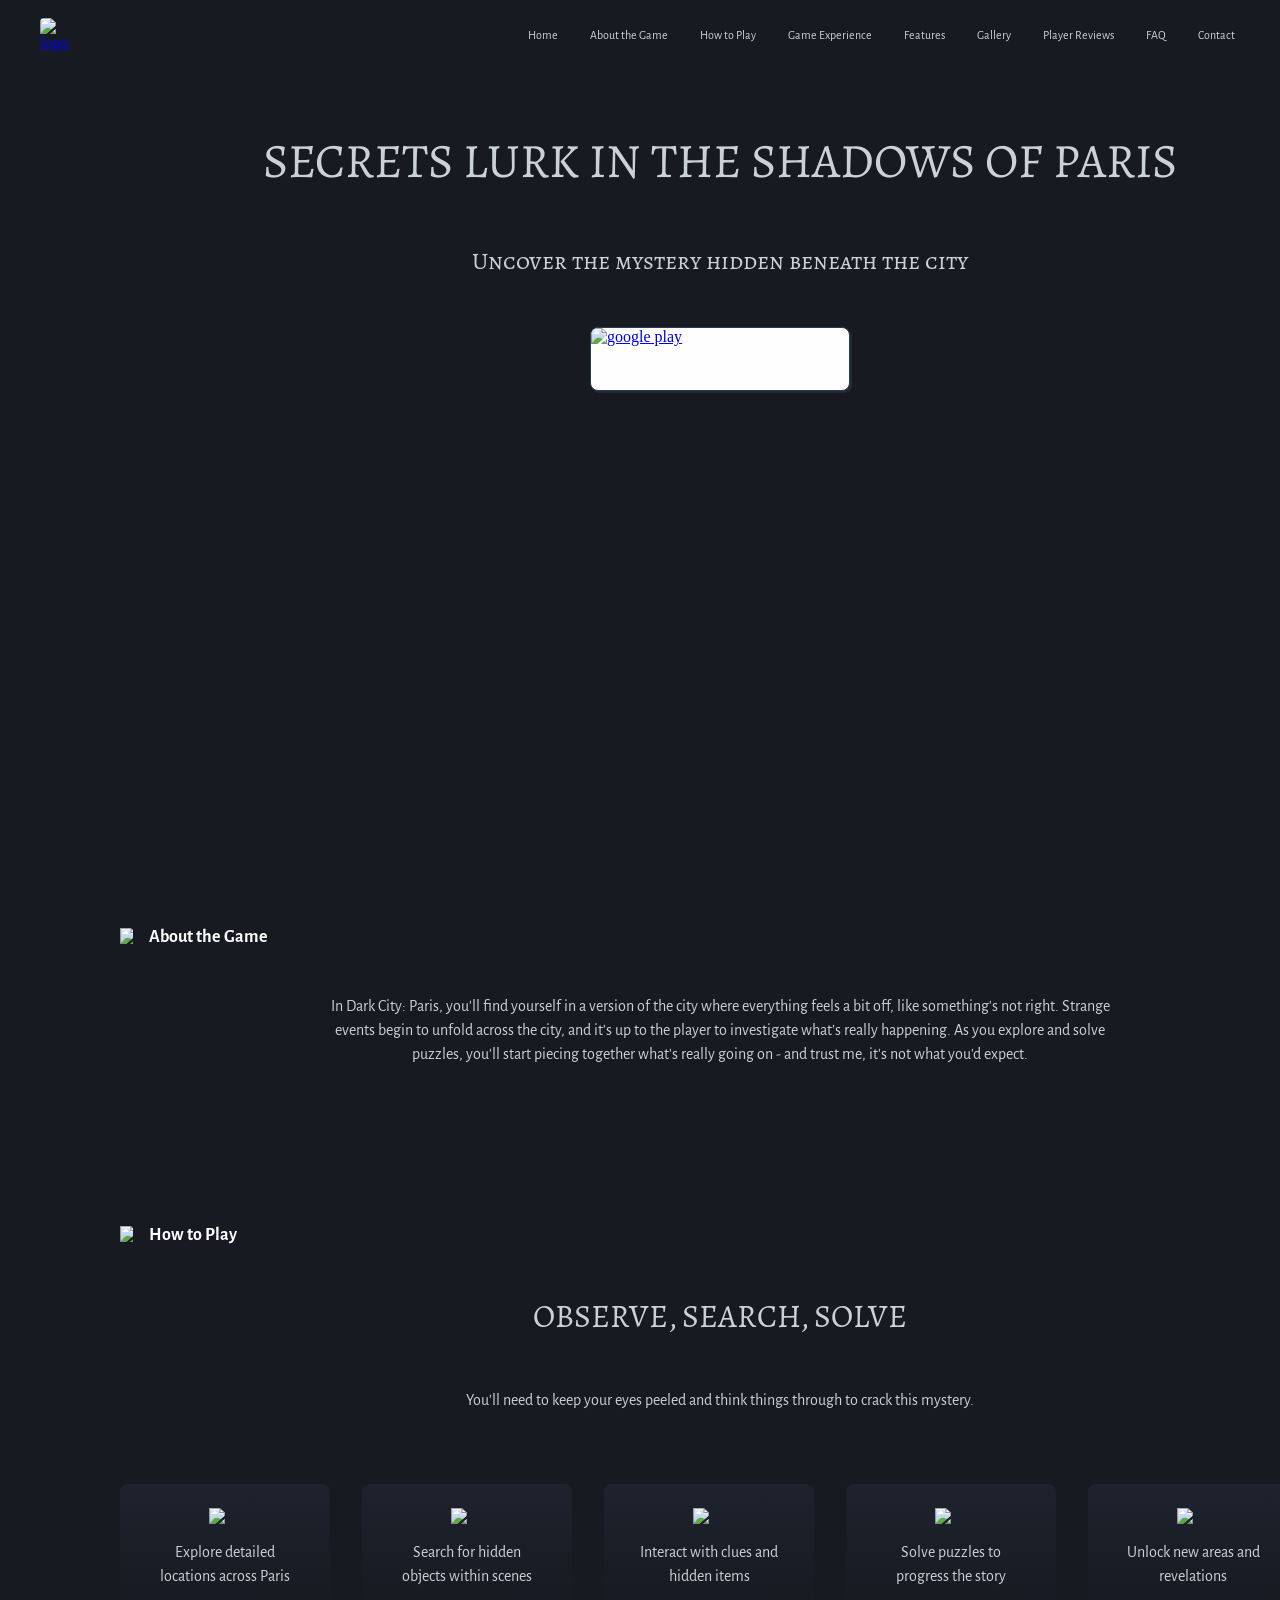
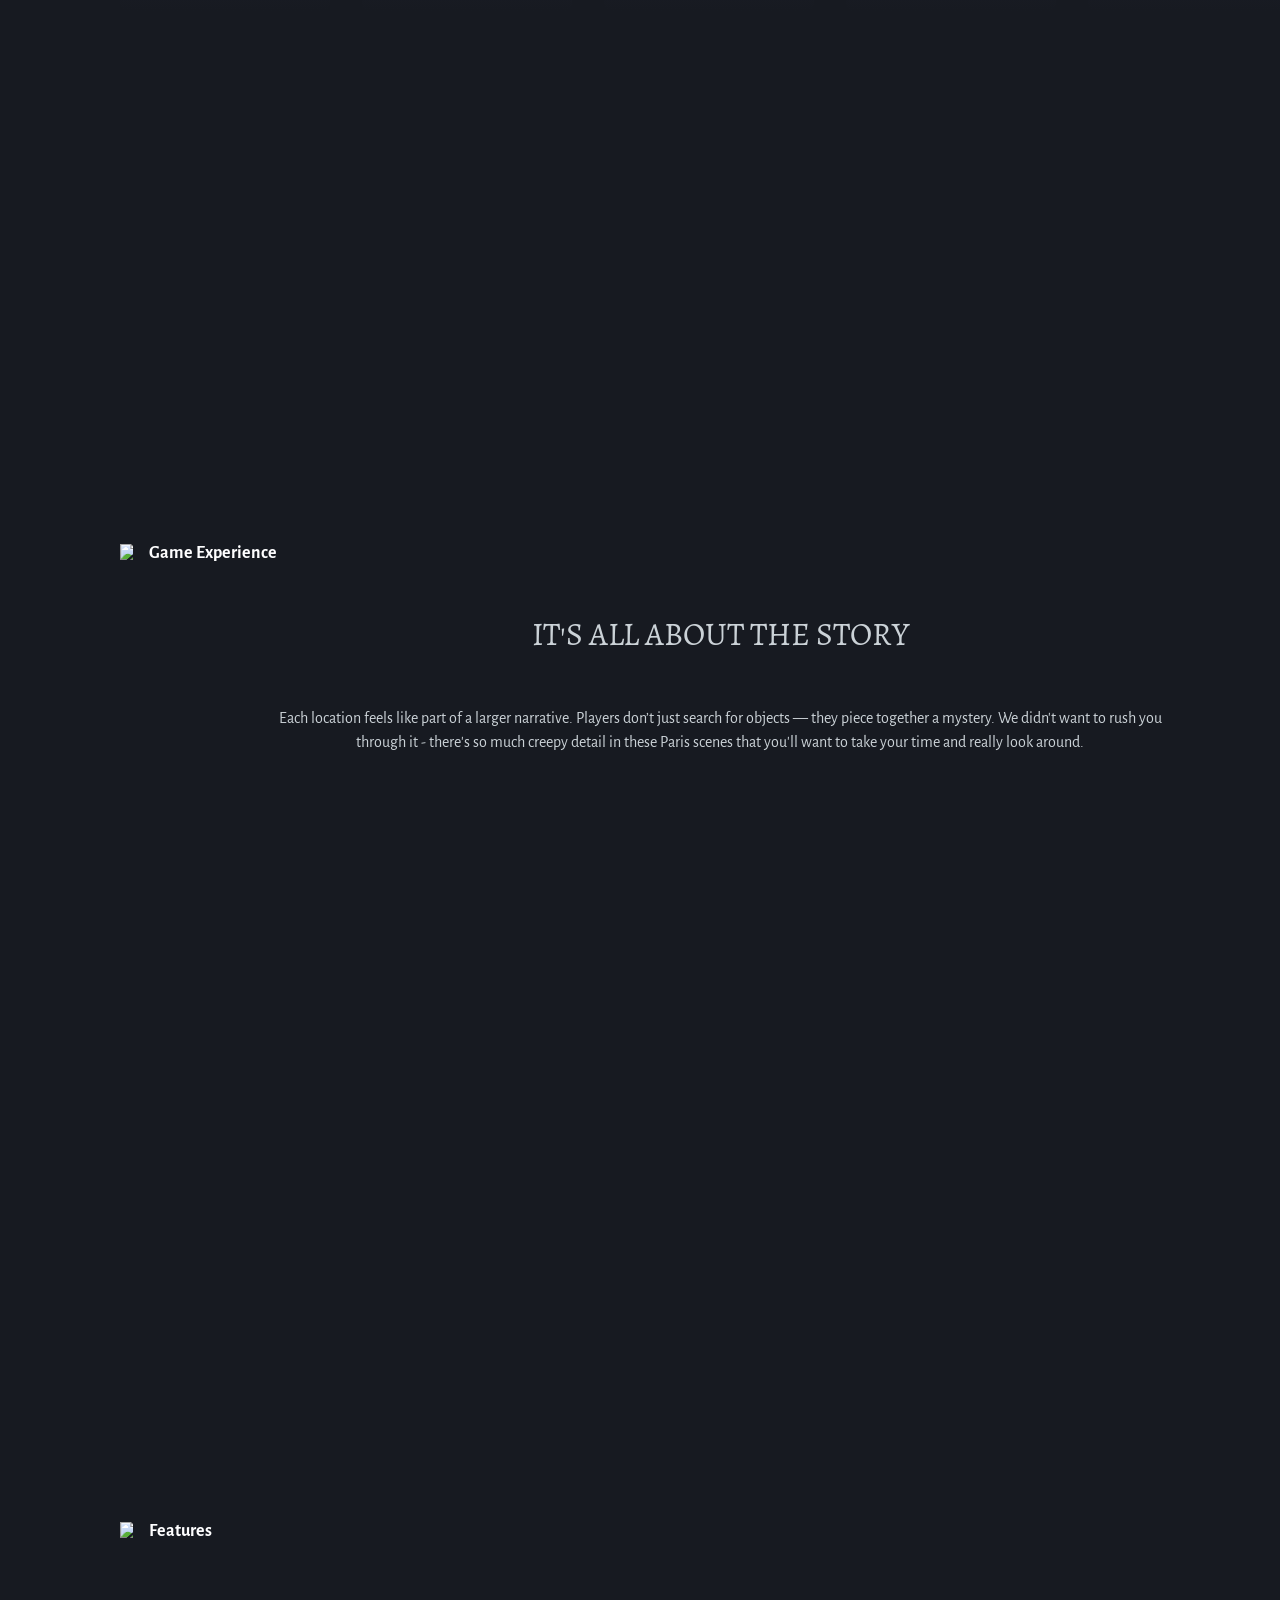
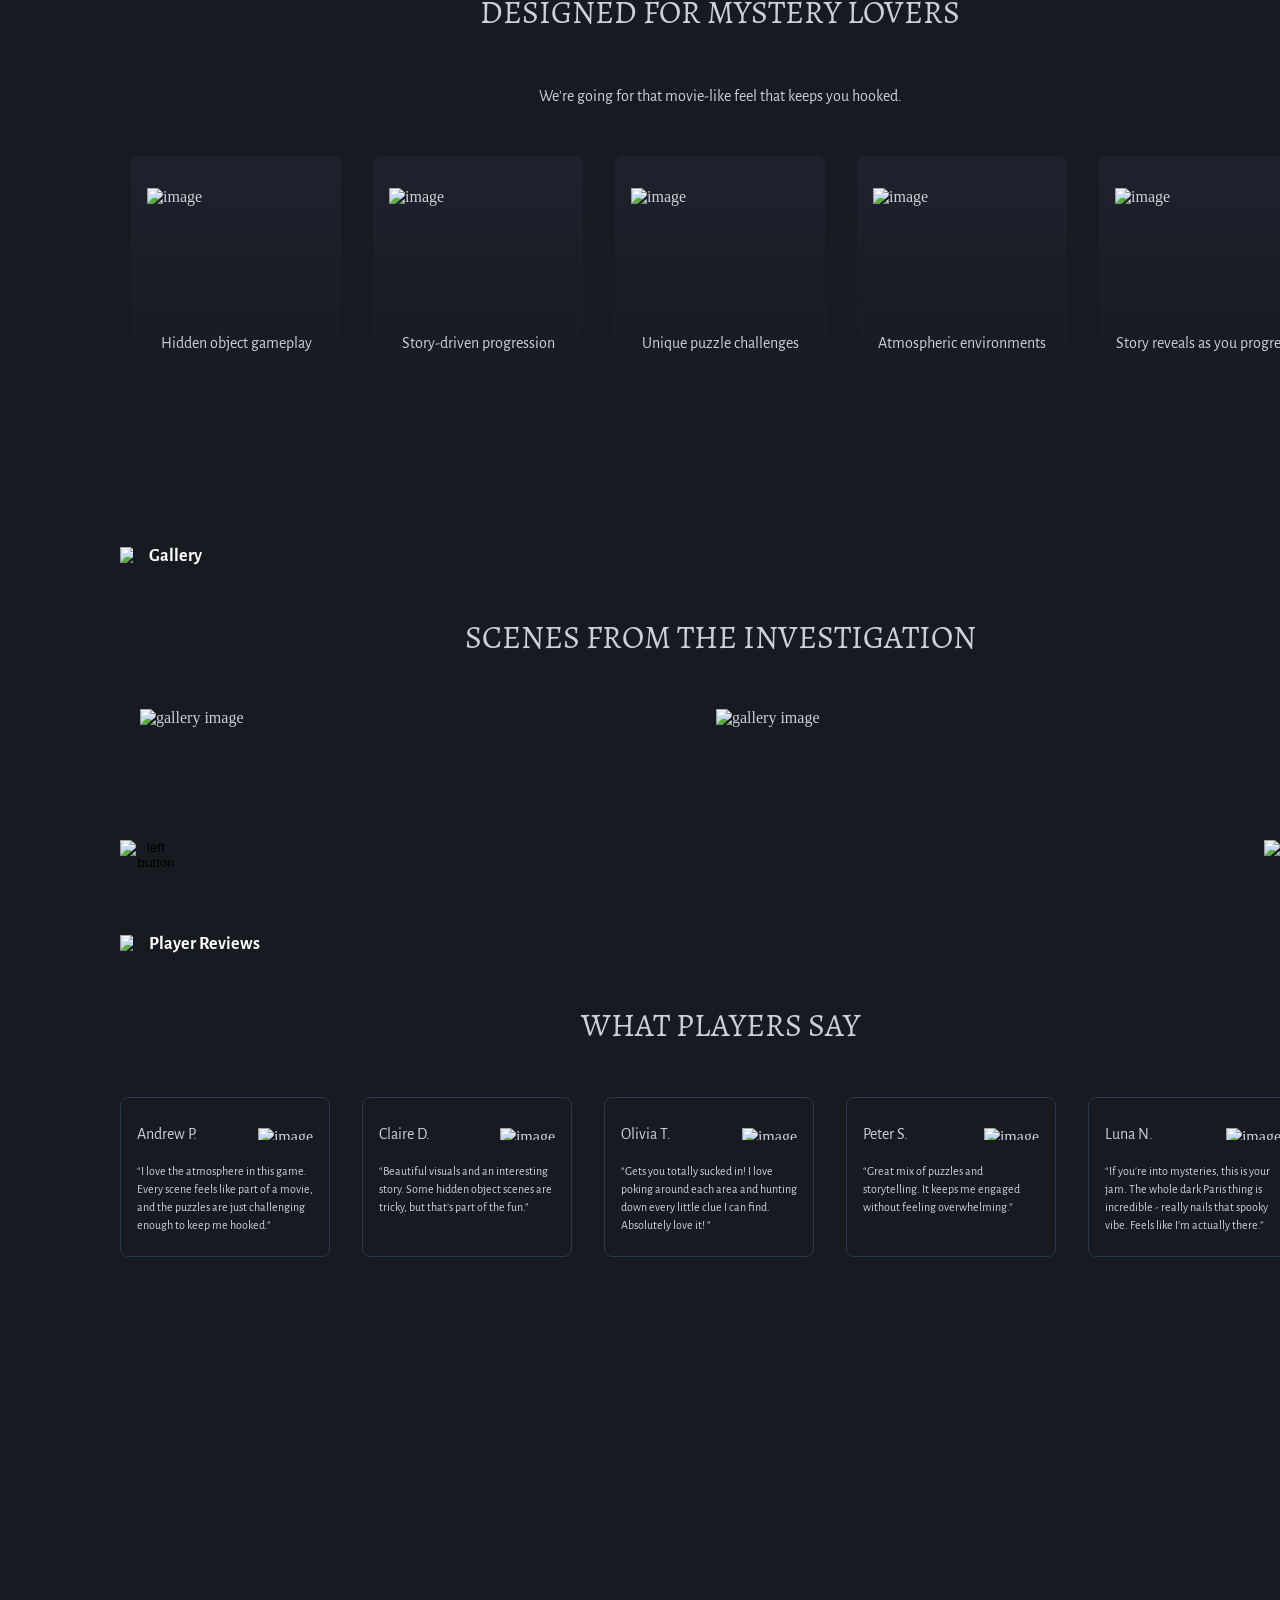
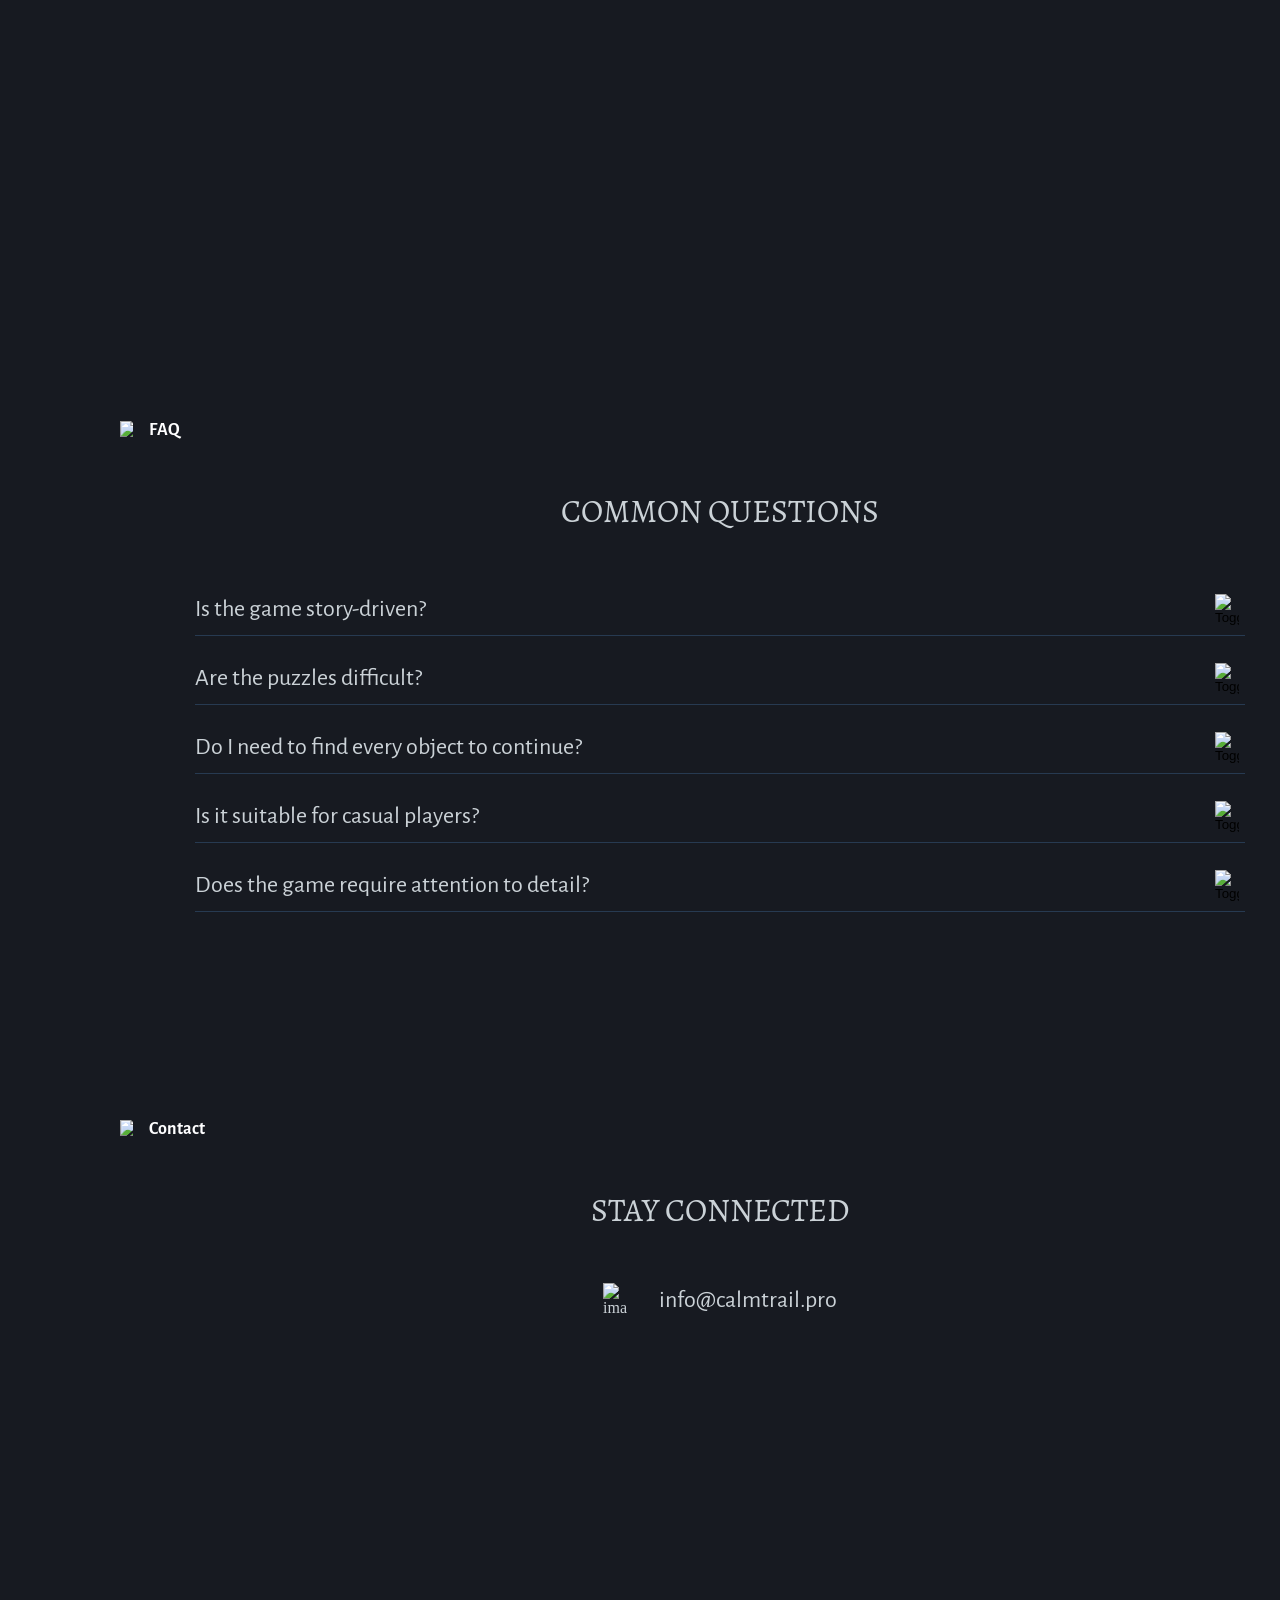
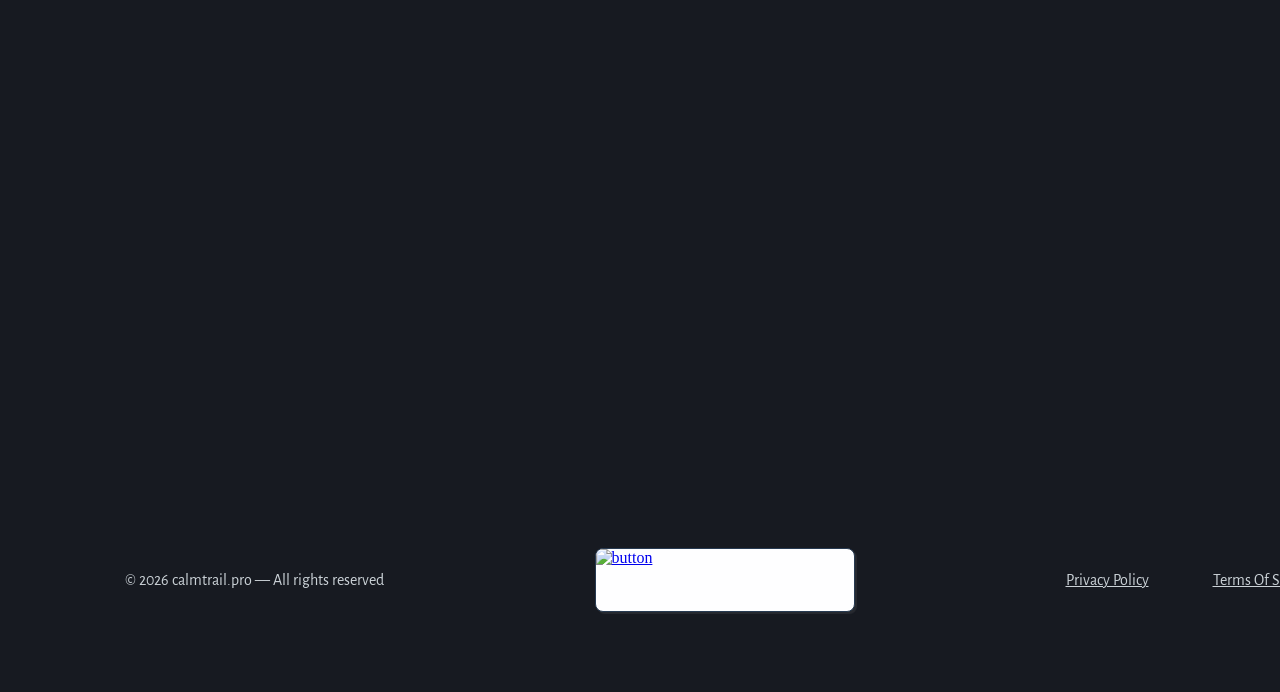
==== index.html @ 18d8246d "1" ====
<!doctype html>
<html lang="en">
  <head>
    <meta charset="UTF-8" />
    <meta name="viewport" content="width=device-width, initial-scale=1.0" />
    <meta name="description" content="" />
    <title>Dark City: Paris</title>
    <link rel="icon" href="img/fav_500.png" />

    <link rel="stylesheet" type="text/css" href="slick/slick.css" />
    <link rel="stylesheet" href="css/main.css" />
  </head>

  <body>
    <header class="o-l-header">
      <div class="o-l-header-background"></div>
      <nav class="o-l-navigation">
        <ul class="o-l-navigation-list">
          <li class="o-l-navigation-item">
            <a href="/">
              <img
                class="o-l-title-img o-l-navigation-img"
                alt="logo"
                src="img/fav_500.png"
                style="width: 32px; border-radius: 4px"
              />
            </a>
          </li>
          <li class="o-l-navigation-item">
            <a href="/" class="o-l-navigation-link">Home</a>
          </li>
          <li class="o-l-navigation-item">
            <a href="/#about" class="o-l-navigation-link">About the Game</a>
          </li>
          <li class="o-l-navigation-item">
            <a href="/#why" class="o-l-navigation-link">How to Play</a>
          </li>
          <li class="o-l-navigation-item">
            <a href="/#uniqueness" class="o-l-navigation-link"
              >Game Experience</a
            >
          </li>

          <li class="o-l-navigation-item">
            <a href="/#how" class="o-l-navigation-link">Features</a>
          </li>
          <li class="o-l-navigation-item">
            <a href="/#gallery" class="o-l-navigation-link">Gallery</a>
          </li>
          <li class="o-l-navigation-item">
            <a href="/#reviews" class="o-l-navigation-link">Player Reviews</a>
          </li>
          <li class="o-l-navigation-item">
            <a href="/#faq" class="o-l-navigation-link">FAQ</a>
          </li>

          <li class="o-l-navigation-item">
            <a href="/#features" class="o-l-navigation-link">Contact</a>
          </li>
        </ul>

        <div class="o-l-header-button-wrapper">
          <a href="/" class="o-l-policy-terms-header-icon-menu">
            <img
              href="/"
              class="o-l-title-img"
              alt="logo"
              src="img/fav_500.png"
              style="width: 24px; border-radius: 4px"
            />
          </a>

          <button
            type="button"
            class="o-l-header-icon-button"
            data-menu-button
          >
            <svg
              class="o-l-header-icon o-l-header-icon-menu"
              width="24"
              height="24"
              viewBox="0 0 24 24"
              fill="none"
              xmlns="http://www.w3.org/2000/svg"
            >
              <rect width="24" height="24" rx="2" fill="#ECCF4E" />
              <path
                d="M5 7H19M5 17H19M5 12H19"
                stroke="#171A21"
                stroke-linecap="round"
              />
            </svg>
            <svg
              class="o-l-header-icon o-l-header-icon-close"
              width="24"
              height="24"
              viewBox="0 0 24 24"
              fill="none"
              xmlns="http://www.w3.org/2000/svg"
            >
              <rect width="24" height="24" rx="2" fill="#ECCF4E" />
              <path
                d="M6 6L11.75 11.75M11.75 11.75L6 17.5M11.75 11.75L17.5 17.5M11.75 11.75L17.5 6"
                stroke="#171A21"
                stroke-linecap="round"
                stroke-linejoin="round"
              />
            </svg>
          </button>
        </div>
      </nav>
    </header>

    <main>
      <section class="o-l-home" id="home">
        <div class="o-l-home-container">
          <div class="o-l-home-container-top">
            <h1 class="o-l-home-title">
              Secrets Lurk in the Shadows of Paris
            </h1>
            <p class="o-l-home-text">
              Uncover the mystery hidden beneath the city
            </p>
            <a
              class="o-l-home-link"
              href="https://play.google.com/store/apps/details?id=com.ffsvideogames.dc6&hl=en&gl=us"
              target="_blank"
            >
              <img class="o-l-home-img" src="./img/1.png" alt="google play" />
            </a>
          </div>
        </div>
      </section>
      <section class="o-l-about" id="about">
        <div class="o-l-about-container">
          <div class="o-l-about-title">
            <img
              class="o-l-about-title-img"
              src="/img/tower.png"
              alt="tower"
            />
            <h2>About the Game</h2>
          </div>

          <p class="o-l-about-text">
            In Dark City: Paris, you'll find yourself in a version of the city
            where everything feels a bit off, like something's not right.
            Strange events begin to unfold across the city, and it’s up to the
            player to investigate what’s really happening. As you explore and
            solve puzzles, you'll start piecing together what's really going on
            - and trust me, it's not what you'd expect.
          </p>
        </div>
      </section>
      <article class="o-l-why" id="why">
        <span style="display: none"
          >Generated: 2026-05-5, Hash: o-l-qk-o-l-39fd7x</span
        >

        <div class="o-l-why-container">
          <div class="o-l-about-title">
            <img
              class="o-l-about-title-img"
              src="/img/tower.png"
              alt="tower"
            />
            <h2>How to Play</h2>
          </div>
          <h3 class="o-l-about-title-two">Observe, search, solve</h3>
          <p
            class="o-l-about-text"
            style="padding-left: 10px; padding-right: 10px"
          >
            You'll need to keep your eyes peeled and think things through to
            crack this mystery.
          </p>
          <dl class="o-l-why-list">
            <div class="o-l-why-item">
              <dt class="o-l-why-text-bold">
                <figure class="o-l-why-img">
                  <img class="o-l-why-img" src="img/why/2 (1).png" />
                </figure>
              </dt>
              <dd class="o-l-why-text">
                Explore detailed locations across Paris
              </dd>
            </div>
            <div class="o-l-why-item">
              <dt class="o-l-why-text-bold">
                <figure class="o-l-why-img">
                  <img class="o-l-why-img" src="img/why/2 (2).png" />
                </figure>
              </dt>
              <dd class="o-l-why-text">
                Search for hidden objects within scenes
              </dd>
            </div>
            <div class="o-l-why-item">
              <dt class="o-l-why-text-bold">
                <figure class="o-l-why-img">
                  <img class="o-l-why-img" src="img/why/2 (3).png" />
                </figure>
              </dt>
              <dd class="o-l-why-text">
                Interact with clues and hidden items
              </dd>
            </div>
            <div class="o-l-why-item">
              <dt class="o-l-why-text-bold">
                <figure class="o-l-why-img">
                  <img class="o-l-why-img" src="img/why/2 (4).png" />
                </figure>
              </dt>
              <dd class="o-l-why-text">
                Solve puzzles to progress the story
              </dd>
            </div>
            <div class="o-l-why-item">
              <dt class="o-l-why-text-bold">
                <figure class="o-l-why-img">
                  <img class="o-l-why-img" src="img/why/2 (5).png" />
                </figure>
              </dt>
              <dd class="o-l-why-text">Unlock new areas and revelations</dd>
            </div>
          </dl>
        </div>
      </article>
      <section class="o-l-uniqueness" id="uniqueness">
        <div class="o-l-uniqueness-container">
          <div class="o-l-about-title">
            <img
              class="o-l-about-title-img"
              src="/img/tower.png"
              alt="tower"
            />
            <h2>Game Experience</h2>
          </div>
          <h3 class="o-l-about-title-two">It's all about the story</h3>
          <p class="o-l-about-text o-l-uniqueness-text">
            Each location feels like part of a larger narrative. Players don’t
            just search for objects — they piece together a mystery. We didn't
            want to rush you through it - there's so much creepy detail in these
            Paris scenes that you'll want to take your time and really look
            around.
          </p>
        </div>
      </section>

      <section class="o-l-how" id="how">
        <div class="o-l-how-container">
          <div class="o-l-about-title">
            <img
              class="o-l-about-title-img"
              src="/img/tower.png"
              alt="tower"
            />
            <h2>Features</h2>
          </div>
          <h3 class="o-l-about-title-two">Designed for mystery lovers</h3>
          <p
            class="o-l-about-text"
            style="padding-left: 31px; padding-right: 31px"
          >
            We're going for that movie-like feel that keeps you hooked.
          </p>

          <ul class="o-l-how-list">
            <li class="o-l-how-item">
              <img class="o-l-how-img" src="/img/how/3 (1).png" alt="image" />
              <p class="o-l-how-text">Hidden object gameplay</p>
            </li>
            <li class="o-l-how-item">
              <img class="o-l-how-img" src="/img/how/3 (2).png" alt="image" />
              <p class="o-l-how-text">Story-driven progression</p>
            </li>
            <li class="o-l-how-item">
              <img class="o-l-how-img" src="/img/how/3 (3).png" alt="image" />
              <p class="o-l-how-text">Unique puzzle challenges</p>
            </li>
            <li class="o-l-how-item">
              <img class="o-l-how-img" src="/img/how/3 (4).png" alt="image" />
              <p class="o-l-how-text">Atmospheric environments</p>
            </li>
            <li class="o-l-how-item">
              <img class="o-l-how-img" src="/img/how/3 (5).png" alt="image" />
              <p class="o-l-how-text">Story reveals as you progress</p>
            </li>
          </ul>
        </div>
      </section>
      <section class="o-l-gallery" id="gallery">
        <div class="o-l-gallery-container">
          <div class="o-l-about-title">
            <img
              class="o-l-about-title-img"
              src="/img/tower.png"
              alt="tower"
            />
            <h2>Gallery</h2>
          </div>
          <h3 class="o-l-about-title-two">Scenes from the investigation</h3>

          <ul class="o-l-gallery-list">
            <li class="o-l-gallery-item">
              <img
                class="o-l-gallery-image"
                src="./img/gallery/gal1.png"
                alt="gallery image"
              />
            </li>
            <li class="o-l-gallery-item">
              <img
                class="o-l-gallery-image"
                src="./img/gallery/gal2.png"
                alt="gallery image"
              />
            </li>
            <li class="o-l-gallery-item">
              <img
                class="o-l-gallery-image"
                src="./img/gallery/gal3.png"
                alt="gallery image"
              />
            </li>
            <li class="o-l-gallery-item">
              <img
                class="o-l-gallery-image"
                src="./img/gallery/gal4.png"
                alt="gallery image"
              />
            </li>
            <li class="o-l-gallery-item">
              <img
                class="o-l-gallery-image"
                src="./img/gallery/gal5.png"
                alt="gallery image"
              />
            </li>
            <li class="o-l-gallery-item">
              <img
                class="o-l-gallery-image"
                src="./img/gallery/gal6.png"
                alt="gallery image"
              />
            </li>
            <li class="o-l-gallery-item">
              <img
                class="o-l-gallery-image"
                src="./img/gallery/gal7.png"
                alt="gallery image"
              />
            </li>
            <li class="o-l-gallery-item">
              <img
                class="o-l-gallery-image"
                src="./img/gallery/gal8.png"
                alt="gallery image"
              />
            </li>
            <li class="o-l-gallery-item">
              <img
                class="o-l-gallery-image"
                src="./img/gallery/gal9.png"
                alt="gallery image"
              />
            </li>
            <li class="o-l-gallery-item">
              <img
                class="o-l-gallery-image"
                src="./img/gallery/gal10.png"
                alt="gallery image"
              />
            </li>
            <li class="o-l-gallery-item">
              <img
                class="o-l-gallery-image"
                src="./img/gallery/gal11.png"
                alt="gallery image"
              />
            </li>
            <li class="o-l-gallery-item">
              <img
                class="o-l-gallery-image"
                src="./img/gallery/gal12.png"
                alt="gallery image"
              />
            </li>
            <li class="o-l-gallery-item">
              <img
                class="o-l-gallery-image"
                src="./img/gallery/gal13.png"
                alt="gallery image"
              />
            </li>
            <li class="o-l-gallery-item">
              <img
                class="o-l-gallery-image"
                src="./img/gallery/gal14.png"
                alt="gallery image"
              />
            </li>
          </ul>
          <div class="o-l-gallery-button-container">
            <button class="o-l-gallery-button o-l-gallery-list-left">
              <img
                class="o-l-gallery-button-icon"
                src="img/gallery/arrow_left.png"
                alt="left button"
              />
            </button>
            <button class="o-l-gallery-button o-l-gallery-list-right">
              <img
                class="o-l-gallery-button-icon"
                src="img/gallery/arrow_right.png"
                alt="right button"
              />
            </button>
          </div>
        </div>
      </section>
      <section class="o-l-reviews" id="reviews">
        <div class="o-l-reviews-container">
          <div class="o-l-about-title">
            <img
              class="o-l-about-title-img"
              src="/img/tower.png"
              alt="tower"
            />
            <h2>Player Reviews</h2>
          </div>
          <h3 class="o-l-about-title-two">What players say</h3>

          <ul class="o-l-reviews-list">
            <li class="o-l-reviews-item">
              <div class="o-l-reviews-item-top">
                <p class="o-l-reviews-text-bold">Andrew P.</p>
                <img
                  class="o-l-reviews-img"
                  src="/img/stars (1).png"
                  alt="image"
                />
              </div>
              <p class="o-l-reviews-text">
                “I love the atmosphere in this game. Every scene feels like part
                of a movie, and the puzzles are just challenging enough to keep
                me hooked.”
              </p>
            </li>
            <li class="o-l-reviews-item">
              <div class="o-l-reviews-item-top">
                <p class="o-l-reviews-text-bold">Claire D.</p>
                <img
                  class="o-l-reviews-img"
                  src="/img/stars (2).png"
                  alt="image"
                />
              </div>
              <p class="o-l-reviews-text">
                “Beautiful visuals and an interesting story. Some hidden object
                scenes are tricky, but that’s part of the fun.”
              </p>
            </li>
            <li class="o-l-reviews-item">
              <div class="o-l-reviews-item-top">
                <p class="o-l-reviews-text-bold">Olivia T.</p>
                <img
                  class="o-l-reviews-img"
                  src="/img/stars (1).png"
                  alt="image"
                />
              </div>
              <p class="o-l-reviews-text">
                “Gets you totally sucked in! I love poking around each area and
                hunting down every little clue I can find. Absolutely love it! ”
              </p>
            </li>
            <li class="o-l-reviews-item">
              <div class="o-l-reviews-item-top">
                <p class="o-l-reviews-text-bold">Peter S.</p>
                <img
                  class="o-l-reviews-img"
                  src="/img/stars (2).png"
                  alt="image"
                />
              </div>
              <p class="o-l-reviews-text">
                “Great mix of puzzles and storytelling. It keeps me engaged
                without feeling overwhelming.”
              </p>
            </li>
            <li class="o-l-reviews-item">
              <div class="o-l-reviews-item-top">
                <p class="o-l-reviews-text-bold">Luna N.</p>
                <img
                  class="o-l-reviews-img"
                  src="/img/stars (1).png"
                  alt="image"
                />
              </div>
              <p class="o-l-reviews-text">
                “If you're into mysteries, this is your jam. The whole dark
                Paris thing is incredible - really nails that spooky vibe. Feels
                like I’m actually there.”
              </p>
            </li>
          </ul>
        </div>
      </section>
      <section class="o-l-faq" id="faq">
        <div class="o-l-faq-container">
          <div class="o-l-about-title">
            <img
              class="o-l-about-title-img"
              src="/img/tower.png"
              alt="tower"
            />
            <h2>FAQ</h2>
          </div>
          <h3 class="o-l-about-title-two">Common questions</h3>
          <ul class="o-l-faq-list">
            <li class="o-l-faq-item">
              <div class="o-l-faq-question" onclick="toggleAnswer(this)">
                <span>Is the game story-driven?</span>
                <button class="o-l-toggle-button">
                  <img src="/img/down.png" alt="Toggle" />
                </button>
              </div>
              <div class="o-l-faq-answer">
                Yes. The mystery unfolds as you progress.
              </div>
            </li>
            <li class="o-l-faq-item">
              <div class="o-l-faq-question" onclick="toggleAnswer(this)">
                <span>Are the puzzles difficult?</span>
                <button class="o-l-toggle-button">
                  <img src="/img/down.png" alt="Toggle" />
                </button>
              </div>
              <div class="o-l-faq-answer">
                They range from easy to moderately challenging.
              </div>
            </li>
            <li class="o-l-faq-item">
              <div class="o-l-faq-question" onclick="toggleAnswer(this)">
                <span>Do I need to find every object to continue?</span>
                <button class="o-l-toggle-button">
                  <img src="/img/down.png" alt="Toggle" />
                </button>
              </div>
              <div class="o-l-faq-answer">
                Yes. Hidden object scenes are key to progression.
              </div>
            </li>
            <li class="o-l-faq-item">
              <div class="o-l-faq-question" onclick="toggleAnswer(this)">
                <span>Is it suitable for casual players?</span>
                <button class="o-l-toggle-button">
                  <img src="/img/down.png" alt="Toggle" />
                </button>
              </div>
              <div class="o-l-faq-answer">
                Yes. The pace allows relaxed gameplay.
              </div>
            </li>
            <li class="o-l-faq-item">
              <div class="o-l-faq-question" onclick="toggleAnswer(this)">
                <span>Does the game require attention to detail?</span>
                <button class="o-l-toggle-button">
                  <img src="/img/down.png" alt="Toggle" />
                </button>
              </div>
              <div class="o-l-faq-answer">
                Yes. Observing small elements is essential.
              </div>
            </li>
          </ul>
        </div>
      </section>

      <section class="o-l-features" id="features">
        <div class="o-l-features-container">
          <div class="o-l-about-title">
            <img
              class="o-l-about-title-img"
              src="/img/tower.png"
              alt="tower"
            />
            <h2>Contact</h2>
          </div>
          <h3 class="o-l-about-title-two">Stay connected</h3>

          <div class="o-l-features-item">
            <img
              class="o-l-features-img"
              src="/img/akar-icons_envelope.png"
              alt="image"
            />
            <a class="o-l-features-text" href="mailto:info@calmtrail.pro"
              ><span class="o-l-features-text">info@calmtrail.pro</span></a
            >
          </div>
        </div>
      </section>
    </main>
    <footer class="o-l-footer" style="margin: auto; background: #171a21">
      <div class="o-l-footer-container">
        <p class="o-l-footer-copyright o-l-footer-copyright-two">
          © 2026 calmtrail.pro — All rights reserved
        </p>
        <a
          target="_blank"
          href="https://play.google.com/store/apps/details?id=com.ffsvideogames.dc6&hl=en&gl=us"
        >
          <img
            class="o-l-home-img o-l-footer-img"
            src="/img/1.png"
            alt="button"
          />
        </a>

        <div class="o-l-footer-wrapper">
          <a class="o-l-footer-text" href="/policy.html">Privacy Policy</a>
          <a class="o-l-footer-text" href="/terms.html">Terms Of Service </a>
        </div>
        <p class="o-l-footer-copyright o-l-footer-copyright-one">
          © 2026 calmtrail.pro — All rights reserved
        </p>
      </div>
    </footer>
    <script src="js/mobile-menu.js"></script>
    <script src="js/jquery-loc-o-l-0.js"></script>
    <script type="text/javascript" src="slick/slick.min.js"></script>
    <script src="js/slick.js"></script>
  </body>
</html>
---- css/main.css ----
@import url("https://fonts.googleapis.com/css2?family=Alegreya+SC:ital,wght@0,400;0,500;0,700;0,800;0,900;1,400;1,500;1,700;1,800;1,900&family=Alegreya+Sans:ital,wght@0,100;0,300;0,400;0,500;0,700;0,800;0,900;1,100;1,300;1,400;1,500;1,700;1,800;1,900&display=swap");

*,
*::before,
*::after {
  box-sizing: border-box;
}
html {
  scroll-behavior: smooth;
}

body {
  margin: 0;
  background: #171a21;

  color: #cbd2d7;
}

h1,
h2,
h3,
h4,
h5,
h6,
p {
  margin: 0;
}

ul,
ol {
  margin: 0;
  padding: 0;
  list-style: none;
}
dl,
dt,
dd {
  margin: 0;
  padding: 0;
}
img {
  display: block;
  height: auto;
}
figure {
  margin: 0;
  padding: 0;
  border: 0;
}
.list {
  list-style: none;
}

button,
a {
  cursor: pointer;
}

.button:hover {
  scale: 120%;
}

.o-l-header.is-open .o-l-header-background {
  left: 0;
}
.o-l-header-button-wrapper {
  margin-left: auto;
}
.o-l-header-icon {
  display: none;
}

.o-l-header-icon-button {
  display: -webkit-box;
  display: -ms-flexbox;
  display: flex;
  background-color: transparent;
  border: none;
  border-radius: 50%;
}
.o-l-navigation-list.is-open {
  right: 0;
}
.o-l-header-icon-menu {
  display: block;
}

.o-l-header-icon-button.is-open .o-l-header-icon-menu {
  display: none;
}

.o-l-header-icon-button.is-open .o-l-header-icon-close {
  display: block;
}

.o-l-header {
  position: fixed;
  width: 100%;
  z-index: 5;
  transition: background-color 0.3s ease;
  background: transparent;
  display: flex;
  height: 48px;
  background: #171a21;
}

.o-l-header-background {
  position: absolute;
  top: 0;
  right: 0;
  bottom: 0;
  left: 100%;
  z-index: -1;
  transition: left 0.3s ease;
  background: #171a21;
}
.o-l-header.is-open .o-l-header-background {
  left: 0;
}
.o-l-header-button-wrapper {
  margin-right: auto;
  display: flex;
  align-items: center;
  justify-content: space-between;
}

.o-l-header-icon-menu {
  display: block;
}

.o-l-header-icon-button.is-open .o-l-header-icon-menu {
  display: none;
}

.o-l-header-icon-button.is-open .o-l-header-icon-close {
  display: block;
}

.o-l-navigation {
  display: -ms-flexbox;
  -webkit-box-orient: vertical;
  -webkit-box-direction: normal;
  -ms-flex-direction: column;
  flex-direction: column;
  -webkit-box-align: center;
  -ms-flex-align: center;
  align-items: center;
  -webkit-box-flex: 1;
  -ms-flex: 1;
  flex: 1;
  padding: 12px 24px;
  position: relative;
}

.o-l-navigation-list {
  display: flex;
  flex-direction: column;
  align-items: center;
  position: absolute;
  top: 100%;
  right: -100%;
  width: 100%;
  height: auto;
  transition: 0.3s;
  z-index: 999;
  padding: 56px 32px;

  gap: 24px;
  background: #171a21;
}

.o-l-navigation-list.is-open {
  right: 0;
}

.o-l-navigation-link {
  transition: all 0.3s ease-in-out;
  text-decoration: none;
  background: #171a21;
  color: #cbd2d7;
  border-bottom: 1px solid transparent;
  width: 311px;
  padding-top: 8px;
  padding-bottom: 8px;
  display: block;
  text-align: center;
  font-family: Alegreya Sans;
  font-weight: 400;
  font-style: Regular;
  font-size: 16px;
  leading-trim: NONE;
  line-height: 100%;
  letter-spacing: 0%;
}

.o-l-navigation-link:hover,
.o-l-navigatioт-link:focus {
  border-bottom: 1px solid #eccf4e;
}

.o-l-header.is-open {
  background-color: transparent;
}

.o-l-navigation-img {
  display: none;
}
.o-l-header-terms {
  background-color: transparent;
  padding-top: 12px;
}
.o-l-header-terms-img {
  display: flex;
  align-items: center;
  gap: 8px;
  font-family: Alegreya Sans;
  font-weight: 300;
  font-style: Light;
  font-size: 10px;
  leading-trim: NONE;
  line-height: 150%;
  letter-spacing: 0%;
  text-align: center;
  color: #cbd2d7;
  text-decoration: none;
}
@media screen and (min-width: 1201px) {
  .o-l-navigation-img {
    display: block;
    margin-right: 440px;
  }

  .o-l-policy-terms-header-icon-menu {
    display: none;
  }
  .o-l-header-button-wrapper {
    display: none;
  }
  .o-l-header {
    width: 100%;
    height: 70px;
    padding: 0;
    display: flex;
    align-items: center;
    justify-content: center;
    z-index: 1000;
  }

  .o-l-header-icon-button {
    display: none;
  }
  .o-l-navigation {
    display: flex;
    flex-direction: row;
    flex: 1;
    padding: 0;
    width: 1440px;
    padding: 0 120px;
    margin: auto;
  }

  .o-l-navigation-list {
    background-color: transparent;
    flex-direction: row;
    display: flex;
    position: static;
    width: 1440px;
    margin: auto;
    padding-block: 0;
    flex: 1;
    gap: 0px;
    height: 0px;
    display: flex;
    justify-content: center;
    align-items: center;
    justify-content: center;
    padding: 0;
  }

  .o-l-navigation-link {
    width: fit-content;
    font-family: Alegreya Sans;
    font-weight: 400;
    font-style: Regular;
    font-size: 12px;
    leading-trim: NONE;
    line-height: 100%;
    letter-spacing: 0%;
    text-wrap: nowrap;
    padding: 8px 16px;
  }

  .o-l-navigation-item-desk {
    display: none;
  }
  .o-l-header-terms {
    background-color: transparent;
    padding-top: 56px;
  }
}

.o-l-home {
  width: 375px;
  height: 811px;
  background-repeat: no-repeat;
  background-size: cover;
  background-position: center;
  background-image: url("/img/1.\ Home\ mob.png");
  margin: auto;
}
.o-l-home-container {
  width: 375px;

  padding: 96px 26px 0px;
  margin: auto;
}

.o-l-home-title {
  font-family: Alegreya SC;
  font-weight: 400;
  font-style: Regular;
  font-size: 40px;
  leading-trim: NONE;
  line-height: 130%;
  letter-spacing: 0%;
  text-align: center;
  text-transform: uppercase;
}

.o-l-home-text {
  font-family: Alegreya SC;
  font-weight: 400;
  font-style: Regular;
  font-size: 24px;
  leading-trim: NONE;
  line-height: 150%;
  letter-spacing: 0%;
  text-align: center;
  padding: 48px 0 311px;
}
.o-l-home-img {
  transition: all 0.3s ease-in-out;
  box-shadow: 2px 2px 1px 0px #40434966;
  border: 1px solid #273a51;
  background: #fefeff;
  width: 260px;
  height: 64px;
  border-radius: 8px;
  border-width: 1px;
  margin: auto;
}

.o-l-home-img:hover {
  transform: scale(1.1);
  background: linear-gradient(180deg, #fefeff 0%, #cbd2d7 100%);
}

@media screen and (min-width: 1201px) {
  .o-l-home {
    width: auto;
    height: 848px;
    background-image: url("/img/1.\ HOME.png");
  }
  .o-l-home-container {
    width: 1440px;

    padding: 128px 0px 0px;
  }

  .o-l-home-title {
    font-family: Alegreya SC;
    font-weight: 400;
    font-style: Regular;
    font-size: 48px;
    leading-trim: NONE;
    line-height: 140%;
    letter-spacing: 0%;
    text-align: center;
    text-transform: uppercase;
  }

  .o-l-home-text {
    font-family: Alegreya SC;
    font-weight: 400;
    font-style: Regular;
    font-size: 24px;
    leading-trim: NONE;
    line-height: 150%;
    letter-spacing: 0%;
    text-align: center;
    padding: 48px 0;
  }
}

.o-l-about-container {
  width: 375px;
  padding: 64px 16px;
  margin: auto;
}
.o-l-about-title {
  font-family: Alegreya Sans;
  font-weight: 400;
  font-style: Regular;
  font-size: 12px;
  leading-trim: NONE;
  line-height: 150%;
  letter-spacing: 0%;
  text-align: center;
  color: #fefeff;
  display: flex;
  align-items: center;
  gap: 16px;
  margin-left: 4px;
}
.o-l-about-title-img {
  width: 13px;
  height: 18px;
}

.o-l-about-text {
  font-family: Alegreya Sans;
  font-weight: 400;
  font-style: Regular;
  font-size: 16px;
  leading-trim: NONE;
  line-height: 150%;
  letter-spacing: 0%;
  text-align: center;
  padding-top: 48px;
}

@media screen and (min-width: 1201px) {
  .o-l-about-container {
    width: 1440px;
    padding: 80px 120px;
  }
  .o-l-about-text {
    width: 790px;
    margin: auto;
  }
  .o-l-about-title {
    margin: 0;
  }
}
.o-l-why {
  margin: auto;
  width: 375px;
  height: 1016px;
  background-repeat: no-repeat;
  background-size: cover;
  background-position: center;
  background-image: url("/img/why/3\ How\ to\ play\ mob.png");
}

.o-l-why-container {
  width: 375px;
  margin: auto;
  padding: 64px 16px;
}
.o-l-about-title-two {
  font-family: Alegreya SC;
  font-weight: 400;
  font-style: Regular;
  font-size: 32px;
  leading-trim: NONE;
  line-height: 150%;
  letter-spacing: 0%;
  text-align: center;
  text-transform: uppercase;
  padding-top: 64px;
}
.o-l-why-list {
  padding-top: 48px;
  display: flex;
  flex-direction: column;
  gap: 16px;
}
.o-l-why-item {
  display: flex;
  justify-content: center;
  width: 343px;
  height: 64px;
  gap: 16px;
  border-radius: 8px;
  padding-top: 16px;
  padding-bottom: 16px;
  font-family: Alegreya Sans;
  font-weight: 400;
  font-style: Regular;
  font-size: 16px;
  leading-trim: NONE;
  line-height: 150%;
  letter-spacing: 0%;
  text-align: center;

  background: linear-gradient(180deg, #1e222d 0%, #171a21 100%);
}
.o-l-why-img {
  width: 32px;
}

@media screen and (min-width: 1201px) {
  .o-l-why {
    width: auto;
    height: 918px;
    background-image: url("/img/why/3\ How\ to\ Play.png");
  }
  .o-l-why-container {
    width: 1440px;
    padding: 80px 120px;
  }
  .o-l-about-title-two {
    padding-top: 48px;
  }
  .o-l-why-list {
    padding-top: 72px;
    display: flex;
    flex-direction: row;
    gap: 32px;
  }
  .o-l-why-item {
    width: 210px;
    height: 128px;
    flex-direction: column;
    gap: 16px;
    align-items: center;
    border-radius: 8px;
    padding-top: 16px;
    padding-right: 32px;
    padding-bottom: 16px;
    padding-left: 32px;
  }
}

.o-l-uniqueness {
  margin: auto;
  width: 375px;
  height: 694px;
  background-repeat: no-repeat;
  background-size: cover;
  background-position: center;
  background-image: url("/img/4\ Game\ Experience\ mob.png");
}
.o-l-uniqueness-container {
  margin: auto;
  width: 375px;
  padding: 64px 16px 0;
}

@media screen and (min-width: 1201px) {
  .o-l-uniqueness {
    width: auto;
    height: 978px;
    background-image: url("/img/4\ Game\ Experience.png");
  }
  .o-l-uniqueness-container {
    margin: auto;
    width: 1440px;
    padding: 80px 120px;
  }
  .o-l-uniqueness-text {
    width: 896px;
  }
}

.o-l-how-container {
  margin: auto;
  width: 375px;
  padding: 64px 16px;
}
.o-l-how-list {
  padding: 48px 21px 0px;
  display: flex;
  flex-direction: column;
  gap: 16px;
}

.o-l-how-item {
  display: flex;
  flex-direction: column;
  width: 293px;
  height: 289px;
  gap: 16px;
  border-radius: 8px;
  padding-top: 32px;
  padding-right: 16px;
  padding-bottom: 32px;
  padding-left: 16px;

  background: linear-gradient(180deg, #1e222d 0%, #171a21 100%);
}

.o-l-how-text {
  font-family: Alegreya Sans;
  font-weight: 400;
  font-style: Regular;
  font-size: 16px;
  leading-trim: NONE;
  line-height: 150%;
  letter-spacing: 0%;
  text-align: center;
}
.o-l-how-img {
  width: 260px;
  height: 185px;
}
@media screen and (min-width: 1201px) {
  .o-l-how-container {
    margin: auto;
    width: 1440px;
    padding: 80px 120px;
  }
  .o-l-how-list {
    padding: 48px 11px 0px;
    display: flex;
    flex-direction: row;
    gap: 32px;
  }

  .o-l-how-item {
    width: 210px;
    height: 231px;
    gap: 16px;
    border-radius: 8px;
    padding-top: 32px;
    padding-right: 16px;
    padding-bottom: 32px;
    padding-left: 16px;
  }
  .o-l-how-img {
    width: 178px;
    height: 127px;
  }
}

.o-l-reviews {
  margin: auto;
  width: 375px;
  height: 728px;
  background-repeat: no-repeat;
  background-size: cover;
  background-position: center;
  background-image: url("/img/7\ Player\ Reviews\ mob.png");
}
.o-l-reviews-container {
  margin: auto;
  padding: 64px 16px 0;
  width: 375px;
}
.o-l-reviews-list {
  padding-top: 64px;
  margin: auto;
}

.o-l-reviews-item {
  margin: 0 8px;
  background: #171a21;
  border: 1px solid #273a51;
  width: 210px;
  height: 160px;
  gap: 16px;
  border-radius: 8px;
  border-width: 1px;
  padding-top: 24px;
  padding-right: 16px;
  padding-bottom: 24px;
  padding-left: 16px;
}

.o-l-reviews-item-top {
  display: flex;
  justify-content: space-between;
  align-items: center;
}
.o-l-reviews-img {
  height: 12px;
}
.o-l-reviews-text-bold {
  font-family: Alegreya Sans;
  font-weight: 400;
  font-style: Regular;
  font-size: 16px;
  leading-trim: NONE;
  line-height: 150%;
  letter-spacing: 0%;
}

.o-l-reviews-text {
  font-family: Alegreya Sans;
  font-weight: 400;
  font-style: Regular;
  font-size: 12px;
  leading-trim: NONE;
  line-height: 150%;
  letter-spacing: 0%;
  padding-top: 16px;
}

@media screen and (min-width: 1201px) {
  .o-l-reviews {
    width: auto;
    height: 1086px;
    background-image: url("/img/7\ Player\ Reviews.png");
  }
  .o-l-reviews-container {
    margin: auto;
    padding: 80px 120px;
    width: 1440px;
  }
  .o-l-reviews-list {
    padding-top: 48px;
    margin: auto;
  }

  .o-l-reviews-item {
    margin: 0 16px;
  }
}

.o-l-faq-container {
  padding: 64px 16px;
  width: 375px;
  margin: auto;
}
.o-l-faq-list {
  padding-top: 48px;
  display: flex;
  flex-direction: column;
  gap: 16px;
}

.o-l-faq-item {
  padding: 8px 4px 0;
}

.o-l-faq-question {
  display: flex;
  justify-content: space-between;
  align-items: center;
  padding-bottom: 8px;
  border-bottom: 1px solid #273a51;
  font-family: Alegreya Sans;
  font-weight: 400;
  font-style: Regular;
  font-size: 24px;
  leading-trim: NONE;
  line-height: 150%;
  letter-spacing: 0%;
}

.o-l-faq-answer {
  font-family: Alegreya Sans;
  font-weight: 400;
  font-style: Regular;
  font-size: 16px;
  leading-trim: NONE;
  line-height: 150%;
  letter-spacing: 0%;
}
.o-l-toggle-button {
  background: none;
  border: none;
  cursor: pointer;
}

.o-l-toggle-button img {
  transition: transform 0.3s ease;
  width: 24px;
}
.o-l-faq-answer {
  max-height: 0;
  overflow: hidden;
  transition:
    max-height 0.4s ease,
    opacity 0.4s ease;
  opacity: 0;
}

.o-l-faq-answer.open {
  max-height: 200px;
  opacity: 1;
  padding-top: 16px;
}

.o-l-toggle-button img.rotated {
  transform: rotate(180deg);
}
@media screen and (min-width: 1201px) {
  .o-l-faq-container {
    padding: 80px 120px;
    width: 1440px;
    margin: auto;
  }
  .o-l-faq-list {
    padding: 48px 71px;
  }

  .o-l-faq-item {
    padding: 8px 4px 0;
  }

  .o-l-faq-question {
    display: flex;
    justify-content: space-between;
    align-items: center;
    padding-bottom: 8px;
    border-bottom: 1px solid #273a51;
    font-family: Alegreya Sans;
    font-weight: 400;
    font-style: Regular;
    font-size: 24px;
    leading-trim: NONE;
    line-height: 150%;
    letter-spacing: 0%;
  }

  .o-l-faq-answer {
    font-family: Alegreya Sans;
    font-weight: 400;
    font-style: Regular;
    font-size: 16px;
    leading-trim: NONE;
    line-height: 150%;
    letter-spacing: 0%;
  }
}

.o-l-gallery-container {
  width: 375px;
  margin: auto;
  padding: 64px 16px;
}
.o-l-gallery-list {
  width: auto;
  padding-top: 48px;
  margin: auto;
}

.o-l-gallery-item {
  width: 303px;
  overflow: hidden;
  position: relative;
  margin: 0 10px;
}

.o-l-gallery-image {
  width: 100%;
  height: 100%;
  object-fit: cover;
  object-position: center;
}
.o-l-gallery-button-container {
  display: none;
}
@media screen and (min-width: 1201px) {
  .o-l-gallery-button-container {
    display: flex;
    align-items: center;
    justify-content: center;
    gap: 32px;
  }

  .o-l-gallery-button {
    background-color: transparent;
    border: none;
    padding: 0;
    -webkit-transition: scale 0.3s ease;
    transition: scale 0.3s ease;
  }
  .o-l-gallery-button-icon {
    width: 56px;
    height: 56px;
  }
  .o-l-gallery-button:hover {
    scale: 120%;
  }

  .o-l-gallery-container {
    width: 1440px;
    margin: auto;
    padding: 80px 120px;
    position: relative;
  }
  .o-l-gallery-list {
    width: auto;
    padding: 48px 20px;
    margin: auto;
  }
  .o-l-gallery-item {
    width: 560px;

    margin: 0 8px;
  }
  .o-l-gallery-list-left {
    position: absolute;
    top: 373px;
    left: 120px;
  }
  .o-l-gallery-list-right {
    position: absolute;
    top: 373px;

    right: 120px;
  }
}

.o-l-features {
  margin: auto;
  width: 375px;
  height: 469px;
  background-image: url("/img/9\ contact\ mob.png");
  background-repeat: no-repeat;
  background-size: cover;
  background-position: bottom;
}
.o-l-features-container {
  width: 375px;
  margin: auto;
  padding: 64px 16px;
}

.o-l-features-item {
  display: flex;
  align-items: center;
  justify-content: center;
  gap: 32px;
  padding-top: 48px;

  text-decoration: none;
}

.o-l-features-img {
  width: 24px;
}

.o-l-features-text {
  font-family: Alegreya Sans;
  font-weight: 400;
  font-style: Regular;
  font-size: 24px;
  leading-trim: NONE;
  line-height: 150%;
  letter-spacing: 0%;
  text-align: center;
  color: #cbd2d7;
  text-decoration: none;
}

@media screen and (min-width: 1201px) {
  .o-l-features {
    width: auto;
    height: 1028px;
    background-image: url("/img/9\ Contact.png");
  }
  .o-l-features-container {
    width: 1440px;
    margin: auto;
    padding: 80px 120px;
  }
}

.o-l-policy-terms-container {
  padding: 104px 16px 48px;
  width: 375px;
  margin: auto;
  font-family: Alegreya Sans;
  font-weight: 400;
  font-style: Regular;
  font-size: 14px;
  leading-trim: NONE;
  line-height: 150%;
  letter-spacing: 0%;
}

.o-l-policy-terms-container h1 {
  font-family: Alegreya SC;
  font-weight: 400;
  font-style: Regular;
  font-size: 32px;
  leading-trim: NONE;
  line-height: 100%;
  letter-spacing: 0%;
  text-transform: uppercase;
  text-align: center;
  margin-bottom: 48px;
}
.o-l-policy-terms-container h3 {
  font-family: Alegreya Sans;
  font-weight: 400;
  font-style: Regular;
  font-size: 20px;
  leading-trim: NONE;
  line-height: 150%;
  letter-spacing: 0%;
  text-transform: uppercase;
  margin: 16px 0;
}
.o-l-policy-terms-container h2 {
  font-family: Alegreya Sans;
  font-weight: 400;
  font-style: Regular;
  font-size: 20px;
  leading-trim: NONE;
  line-height: 150%;
  letter-spacing: 0%;
  text-transform: uppercase;
  margin: 16px 0;
}
.o-l-policy-terms-container ul {
  list-style-type: disc;
  margin-left: 20px;
  margin-bottom:;
}
.o-l-policy-terms-container p {
  margin-bottom:;
}
.domain {
  color: #cbd2d7;
  font-family: Alegreya Sans;
  font-weight: 400;
  font-style: Regular;
  font-size: 14px;
  leading-trim: NONE;
  line-height: 150%;
  letter-spacing: 0%;
  text-decoration: underline;
  text-decoration-style: solid;
  text-decoration-offset: 0%;
  text-decoration-thickness: 0%;
  text-decoration-skip-ink: auto;
}
@media screen and (min-width: 1201px) {
  .o-l-policy-terms-container {
    padding: 128px 223px 64px;
    width: 1440px;
  }
  .o-l-policy-terms-container h1 {
    font-family: Alegreya SC;
    font-weight: 400;
    font-style: Regular;
    font-size: 64px;
    leading-trim: NONE;
    line-height: 100%;
    letter-spacing: 0%;
    text-transform: uppercase;
  }
}

.o-l-footer-container {
  width: 375px;
  padding: 64px 0 58px;
  margin: auto;
  display: flex;
  flex-direction: column;
  justify-content: center;
  align-items: center;
  gap: 32px;
}

.o-l-footer-wrapper {
  display: flex;
  flex-direction: row;
  align-items: center;
  gap: 32px;
  font-family: Alegreya Sans;
  font-weight: 400;
  font-style: Regular;
  font-size: 16px;
  leading-trim: NONE;
  line-height: 150%;
  letter-spacing: 0%;
  text-decoration: underline;
  text-decoration-style: solid;
  text-decoration-offset: 0%;
  text-decoration-thickness: 0%;
  text-decoration-skip-ink: auto;
}

.o-l-footer-text {
  text-decoration: none;
  color: inherit;
}

.o-l-footer-copyright {
  font-family: Alegreya Sans;
  font-weight: 400;
  font-style: Regular;
  font-size: 16px;
  leading-trim: NONE;
  line-height: 150%;
  letter-spacing: 0%;
  text-align: center;
}
.o-l-footer-copyright-two {
  display: none;
}
.o-l-footer-img {
  width: 260px;
}
@media screen and (min-width: 1201px) {
  .o-l-footer-container {
    width: 1440px;
    padding: 80px 120px;
    display: flex;
    flex-direction: row;

    gap: 211px;
  }

  .o-l-footer-wrapper {
    gap: 64px;
  }

  .o-l-footer-copyright-two {
    display: block;
  }
  .o-l-footer-copyright-one {
    display: none;
  }
}
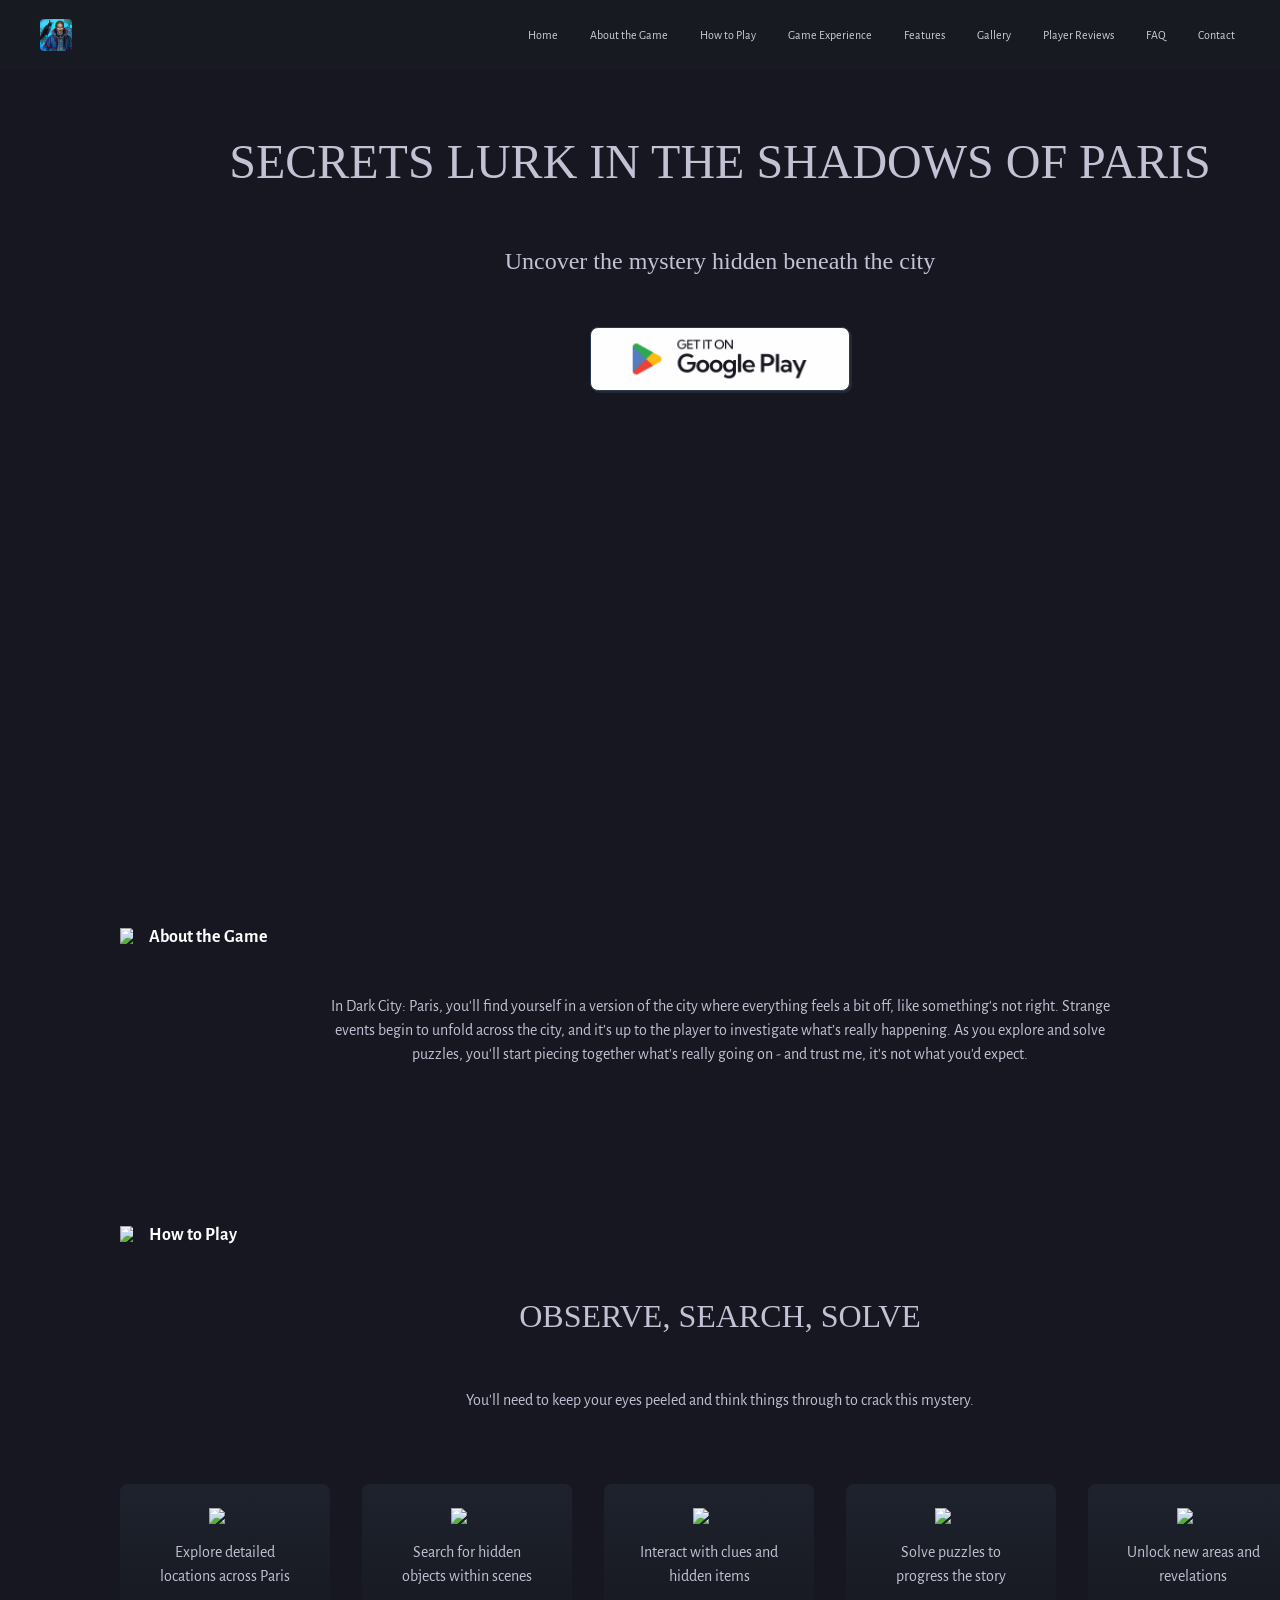
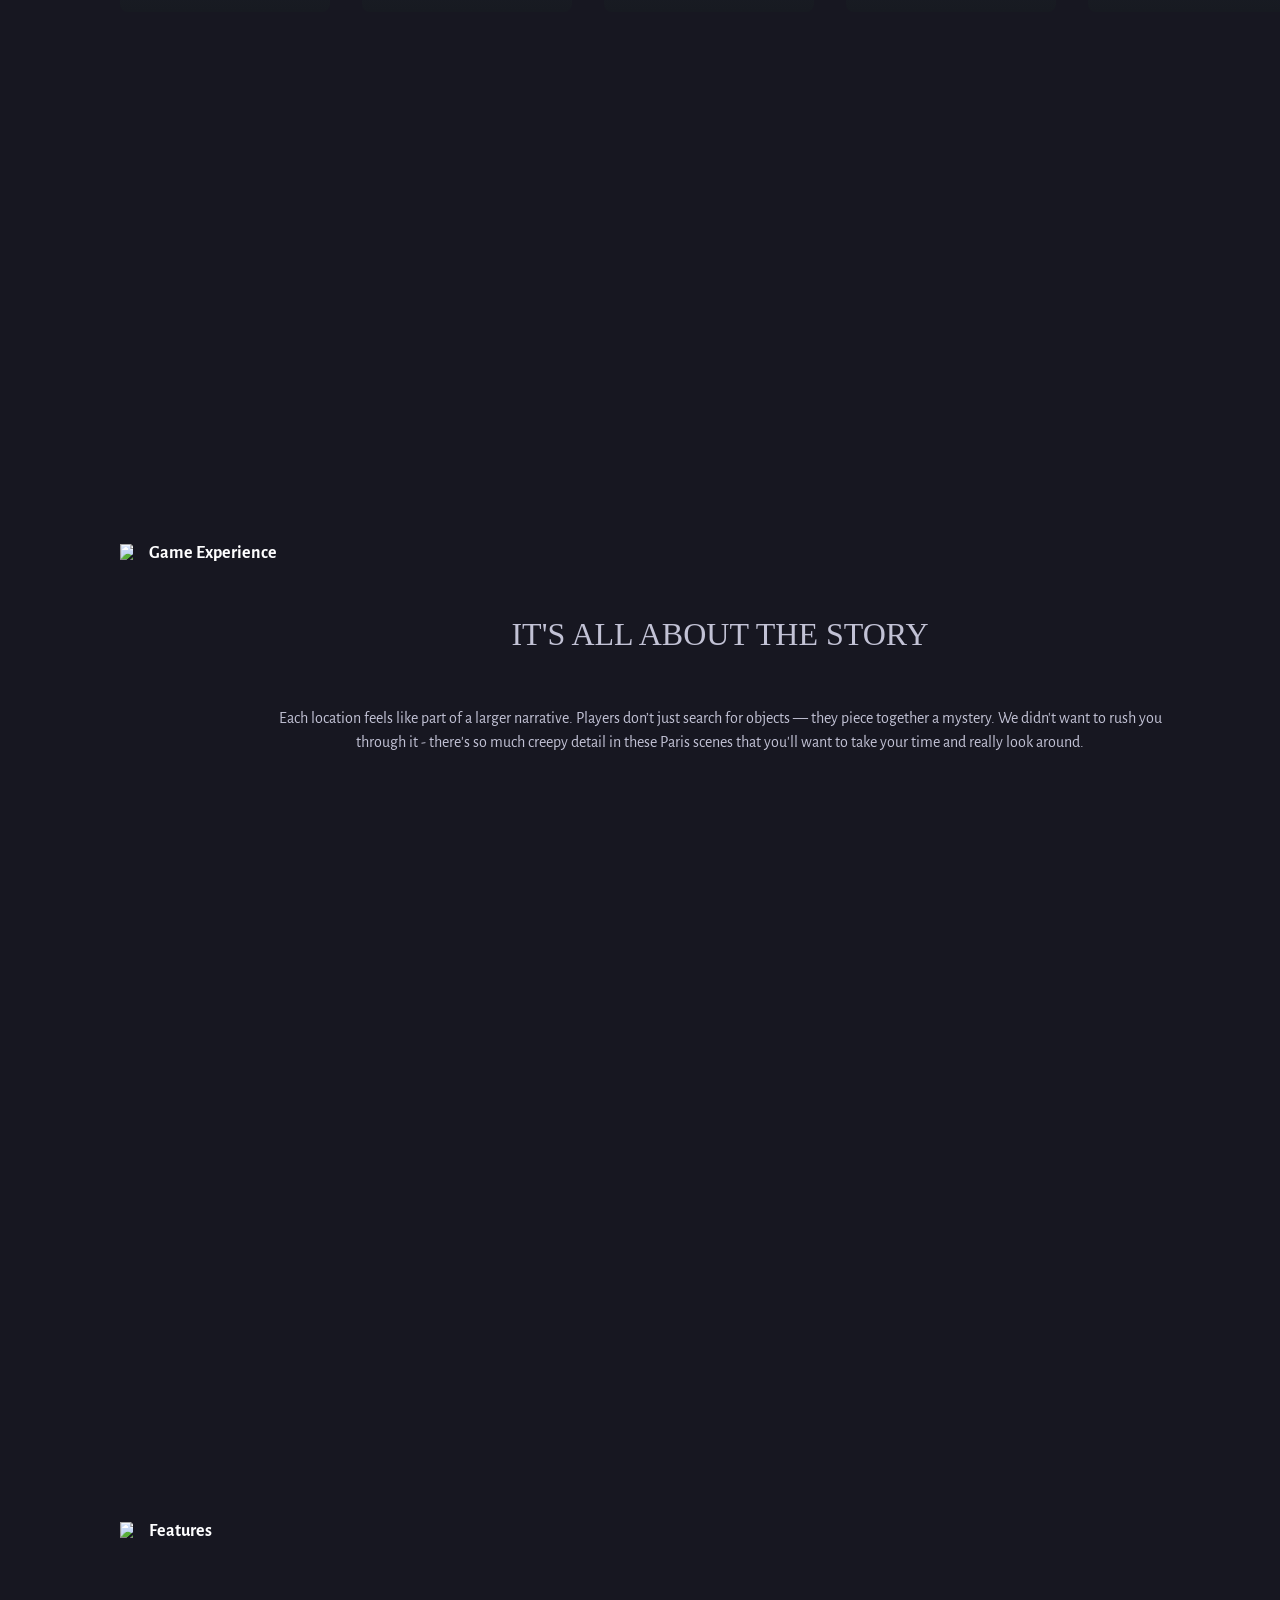
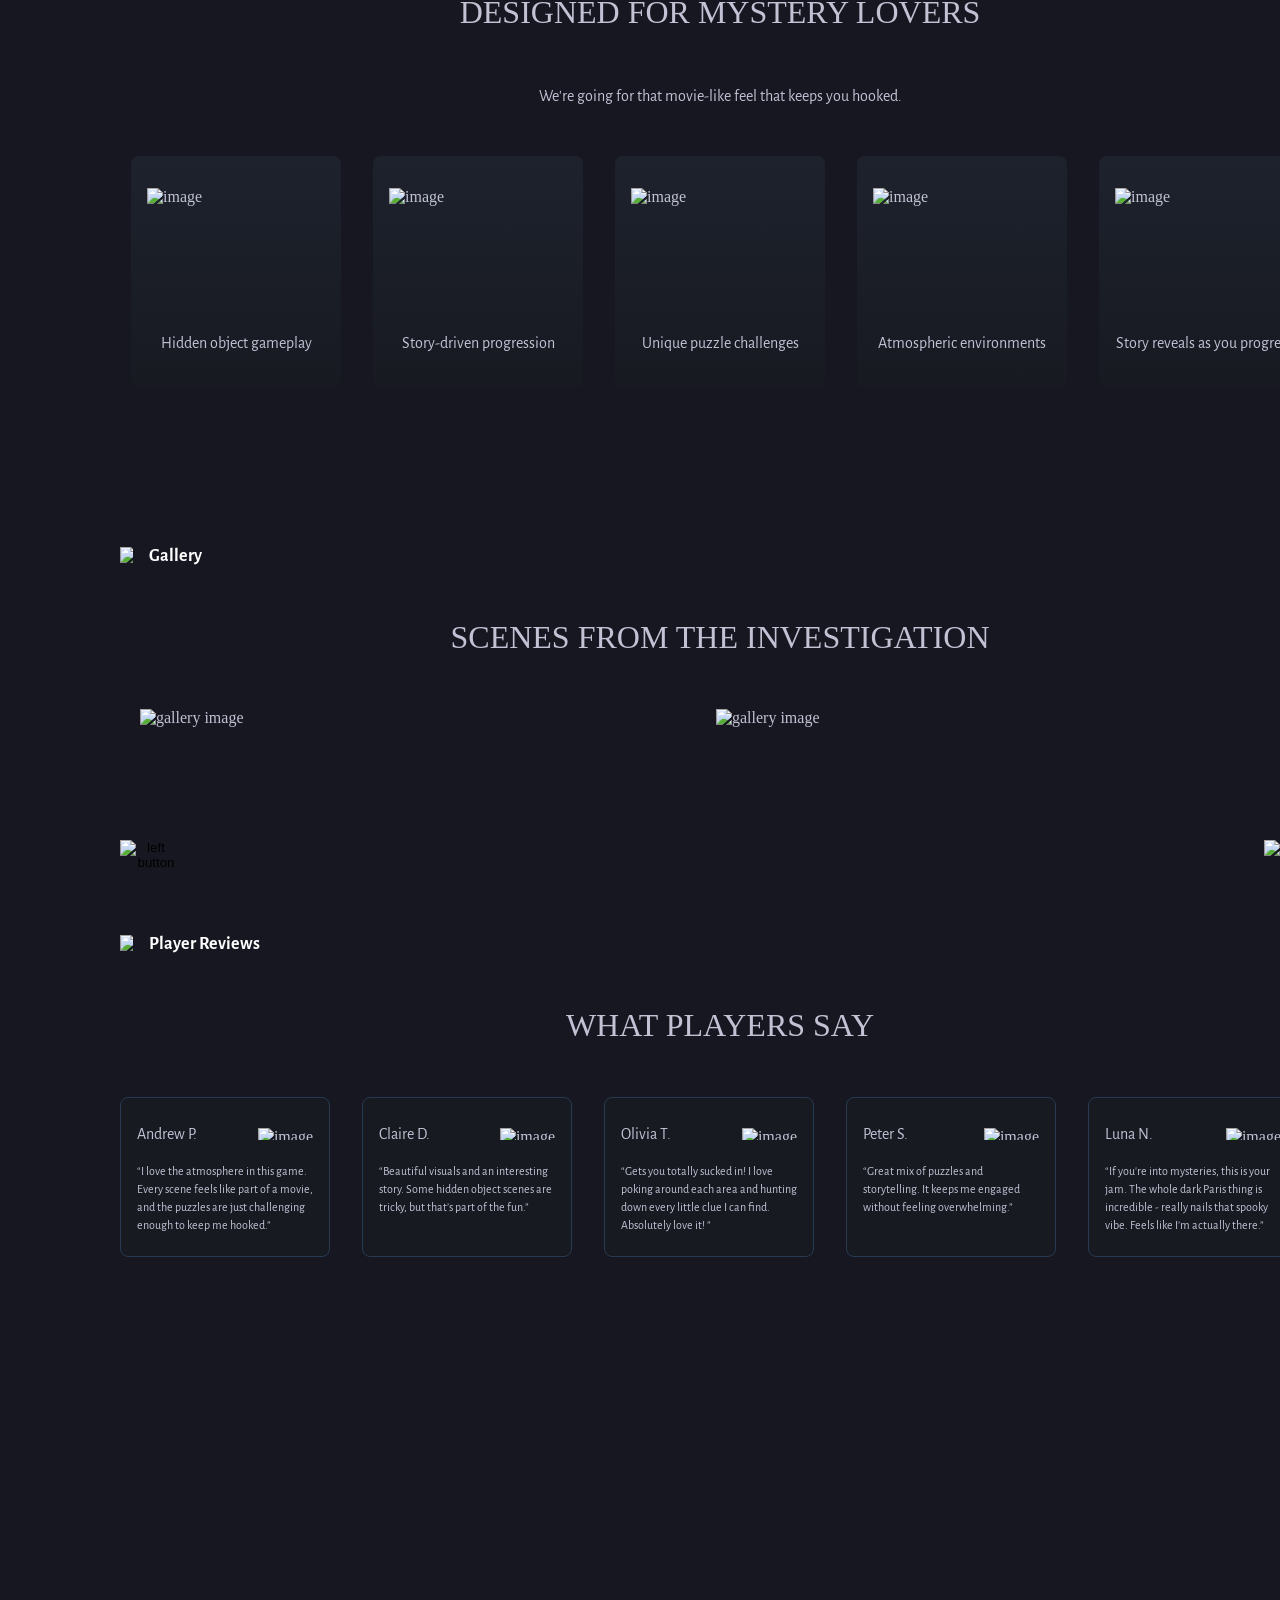
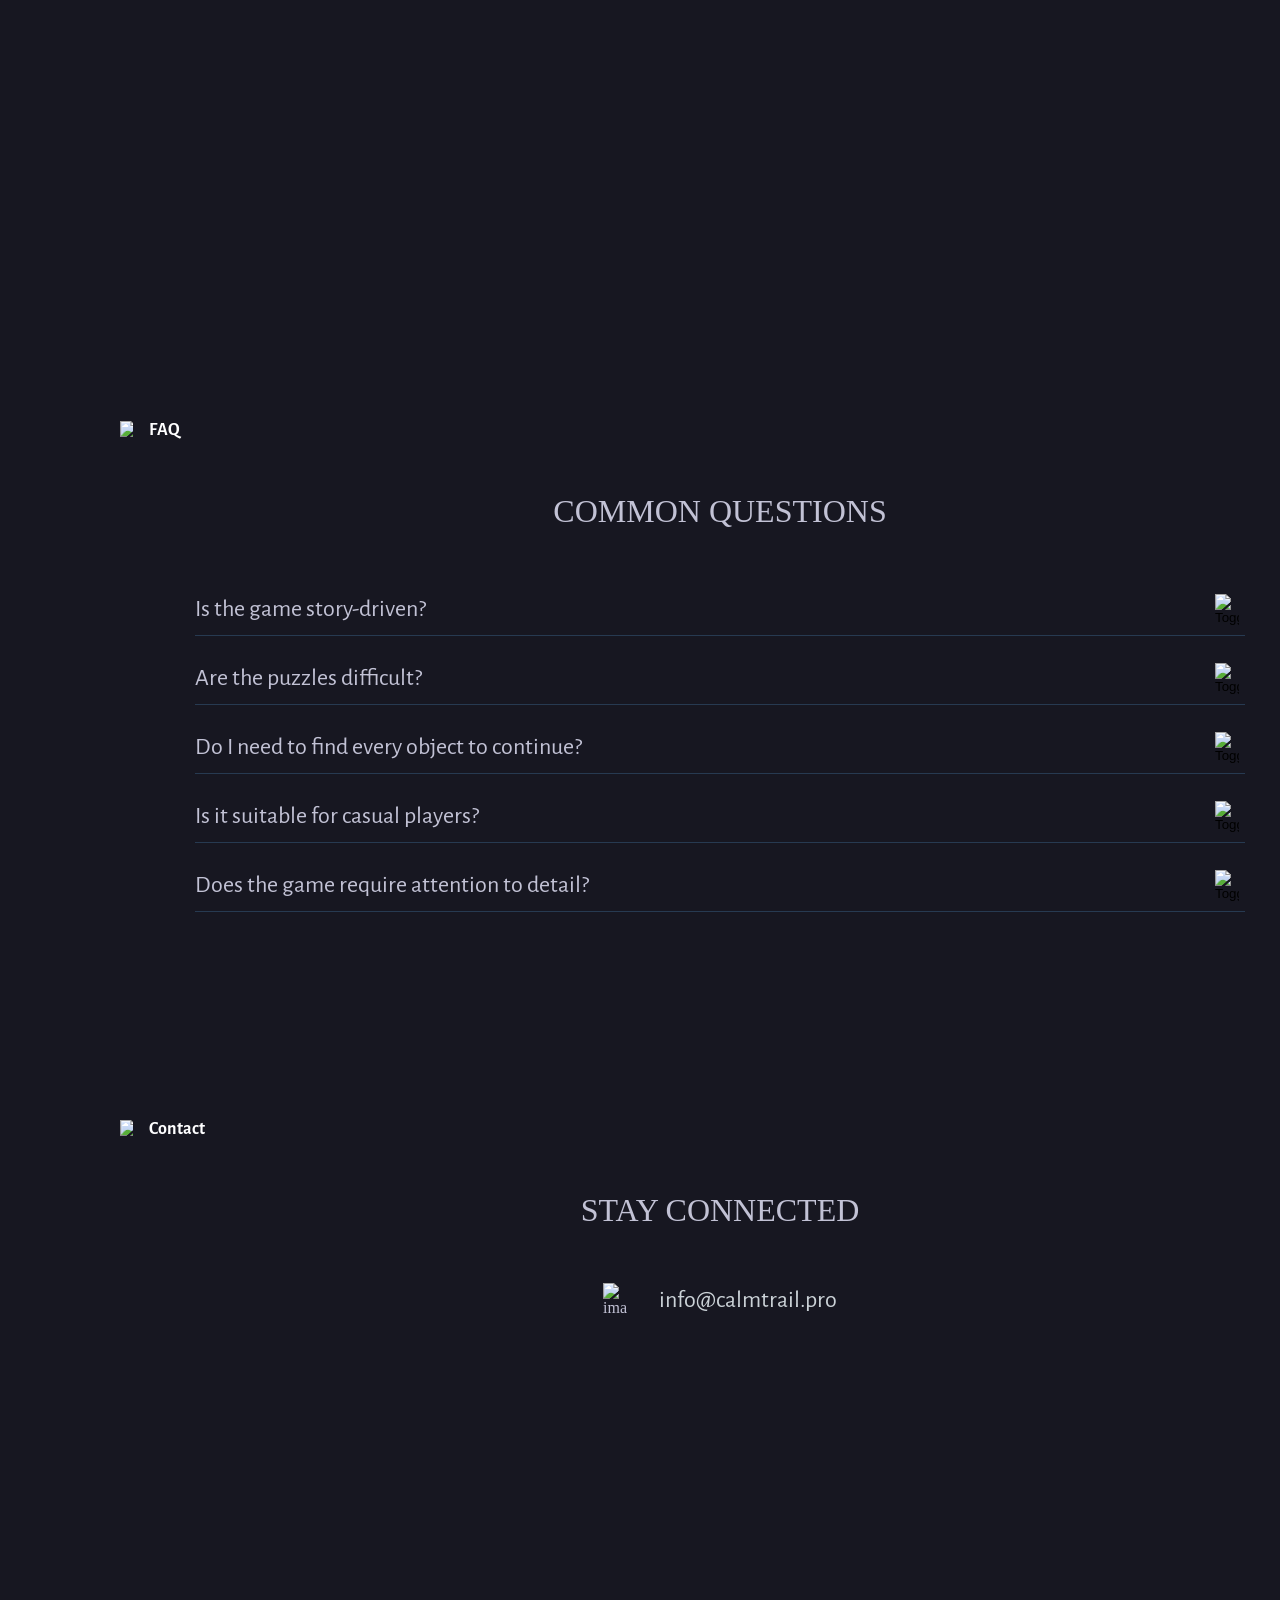
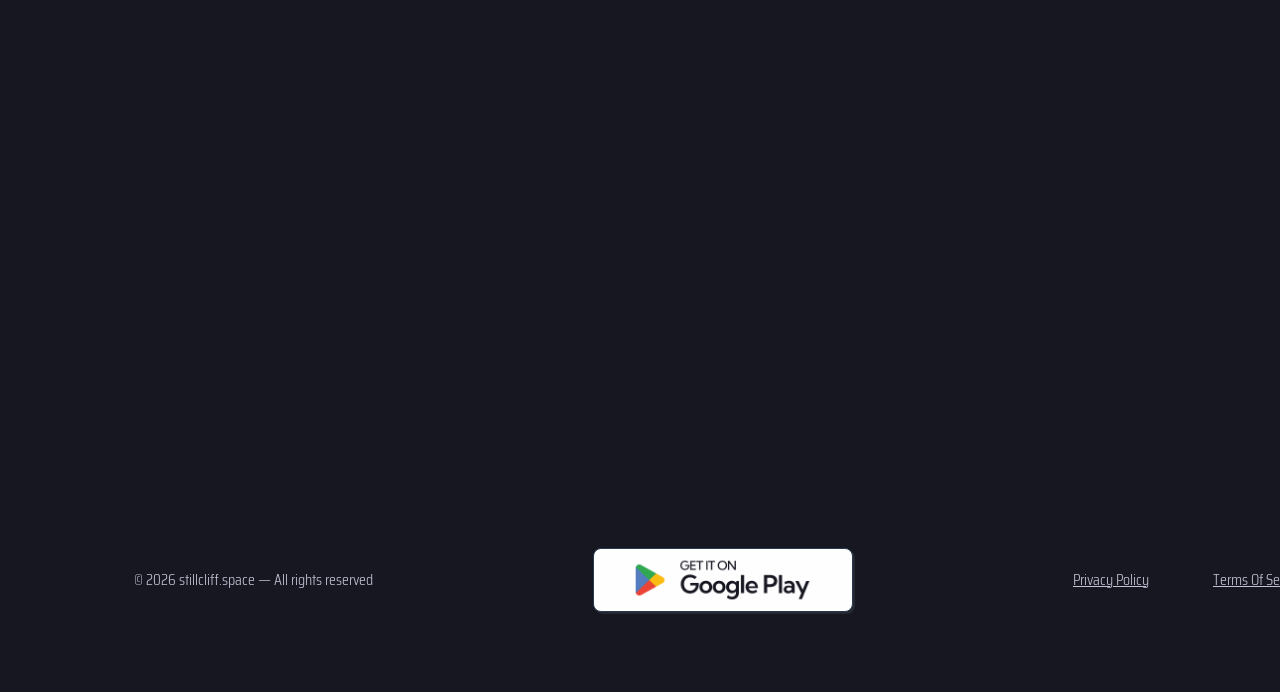
==== commit 2dd0fdcb: "1" ====
--- a/index.html
+++ b/index.html
@@ -4,7 +4,7 @@
     <meta charset="UTF-8" />
     <meta name="viewport" content="width=device-width, initial-scale=1.0" />
     <meta name="description" content="" />
-    <title>Dark City: Paris</title>
+    <title>Sparkle of Talent</title>
     <link rel="icon" href="img/fav_500.png" />
 
     <link rel="stylesheet" type="text/css" href="slick/slick.css" />
@@ -70,11 +70,7 @@
             />
           </a>
 
-          <button
-            type="button"
-            class="o-l-header-icon-button"
-            data-menu-button
-          >
+          <button type="button" class="o-l-header-icon-button" data-menu-button>
             <svg
               class="o-l-header-icon o-l-header-icon-menu"
               width="24"
@@ -115,9 +111,7 @@
       <section class="o-l-home" id="home">
         <div class="o-l-home-container">
           <div class="o-l-home-container-top">
-            <h1 class="o-l-home-title">
-              Secrets Lurk in the Shadows of Paris
-            </h1>
+            <h1 class="o-l-home-title">Secrets Lurk in the Shadows of Paris</h1>
             <p class="o-l-home-text">
               Uncover the mystery hidden beneath the city
             </p>
@@ -134,11 +128,7 @@
       <section class="o-l-about" id="about">
         <div class="o-l-about-container">
           <div class="o-l-about-title">
-            <img
-              class="o-l-about-title-img"
-              src="/img/tower.png"
-              alt="tower"
-            />
+            <img class="o-l-about-title-img" src="/img/tower.png" alt="tower" />
             <h2>About the Game</h2>
           </div>
 
@@ -159,11 +149,7 @@
 
         <div class="o-l-why-container">
           <div class="o-l-about-title">
-            <img
-              class="o-l-about-title-img"
-              src="/img/tower.png"
-              alt="tower"
-            />
+            <img class="o-l-about-title-img" src="/img/tower.png" alt="tower" />
             <h2>How to Play</h2>
           </div>
           <h3 class="o-l-about-title-two">Observe, search, solve</h3>
@@ -201,9 +187,7 @@
                   <img class="o-l-why-img" src="img/why/2 (3).png" />
                 </figure>
               </dt>
-              <dd class="o-l-why-text">
-                Interact with clues and hidden items
-              </dd>
+              <dd class="o-l-why-text">Interact with clues and hidden items</dd>
             </div>
             <div class="o-l-why-item">
               <dt class="o-l-why-text-bold">
@@ -211,9 +195,7 @@
                   <img class="o-l-why-img" src="img/why/2 (4).png" />
                 </figure>
               </dt>
-              <dd class="o-l-why-text">
-                Solve puzzles to progress the story
-              </dd>
+              <dd class="o-l-why-text">Solve puzzles to progress the story</dd>
             </div>
             <div class="o-l-why-item">
               <dt class="o-l-why-text-bold">
@@ -229,11 +211,7 @@
       <section class="o-l-uniqueness" id="uniqueness">
         <div class="o-l-uniqueness-container">
           <div class="o-l-about-title">
-            <img
-              class="o-l-about-title-img"
-              src="/img/tower.png"
-              alt="tower"
-            />
+            <img class="o-l-about-title-img" src="/img/tower.png" alt="tower" />
             <h2>Game Experience</h2>
           </div>
           <h3 class="o-l-about-title-two">It's all about the story</h3>
@@ -250,11 +228,7 @@
       <section class="o-l-how" id="how">
         <div class="o-l-how-container">
           <div class="o-l-about-title">
-            <img
-              class="o-l-about-title-img"
-              src="/img/tower.png"
-              alt="tower"
-            />
+            <img class="o-l-about-title-img" src="/img/tower.png" alt="tower" />
             <h2>Features</h2>
           </div>
           <h3 class="o-l-about-title-two">Designed for mystery lovers</h3>
@@ -292,11 +266,7 @@
       <section class="o-l-gallery" id="gallery">
         <div class="o-l-gallery-container">
           <div class="o-l-about-title">
-            <img
-              class="o-l-about-title-img"
-              src="/img/tower.png"
-              alt="tower"
-            />
+            <img class="o-l-about-title-img" src="/img/tower.png" alt="tower" />
             <h2>Gallery</h2>
           </div>
           <h3 class="o-l-about-title-two">Scenes from the investigation</h3>
@@ -422,11 +392,7 @@
       <section class="o-l-reviews" id="reviews">
         <div class="o-l-reviews-container">
           <div class="o-l-about-title">
-            <img
-              class="o-l-about-title-img"
-              src="/img/tower.png"
-              alt="tower"
-            />
+            <img class="o-l-about-title-img" src="/img/tower.png" alt="tower" />
             <h2>Player Reviews</h2>
           </div>
           <h3 class="o-l-about-title-two">What players say</h3>
@@ -510,11 +476,7 @@
       <section class="o-l-faq" id="faq">
         <div class="o-l-faq-container">
           <div class="o-l-about-title">
-            <img
-              class="o-l-about-title-img"
-              src="/img/tower.png"
-              alt="tower"
-            />
+            <img class="o-l-about-title-img" src="/img/tower.png" alt="tower" />
             <h2>FAQ</h2>
           </div>
           <h3 class="o-l-about-title-two">Common questions</h3>
@@ -581,11 +543,7 @@
       <section class="o-l-features" id="features">
         <div class="o-l-features-container">
           <div class="o-l-about-title">
-            <img
-              class="o-l-about-title-img"
-              src="/img/tower.png"
-              alt="tower"
-            />
+            <img class="o-l-about-title-img" src="/img/tower.png" alt="tower" />
             <h2>Contact</h2>
           </div>
           <h3 class="o-l-about-title-two">Stay connected</h3>
@@ -603,14 +561,14 @@
         </div>
       </section>
     </main>
-    <footer class="o-l-footer" style="margin: auto; background: #171a21">
+    <footer class="o-l-footer" style="margin: auto; background: #171721">
       <div class="o-l-footer-container">
         <p class="o-l-footer-copyright o-l-footer-copyright-two">
-          © 2026 calmtrail.pro — All rights reserved
+          © 2026 stillcliff.space — All rights reserved
         </p>
         <a
           target="_blank"
-          href="https://play.google.com/store/apps/details?id=com.ffsvideogames.dc6&hl=en&gl=us"
+          href="https://play.google.com/store/apps/details?id=com.ffsvideogames.il8f2p&hl=en&gl=us"
         >
           <img
             class="o-l-home-img o-l-footer-img"
@@ -624,7 +582,7 @@
           <a class="o-l-footer-text" href="/terms.html">Terms Of Service </a>
         </div>
         <p class="o-l-footer-copyright o-l-footer-copyright-one">
-          © 2026 calmtrail.pro — All rights reserved
+          © 2026 stillcliff.space — All rights reserved
         </p>
       </div>
     </footer>
--- a/css/main.css
+++ b/css/main.css
@@ -1,4 +1,4 @@
-@import url("https://fonts.googleapis.com/css2?family=Alegreya+SC:ital,wght@0,400;0,500;0,700;0,800;0,900;1,400;1,500;1,700;1,800;1,900&family=Alegreya+Sans:ital,wght@0,100;0,300;0,400;0,500;0,700;0,800;0,900;1,100;1,300;1,400;1,500;1,700;1,800;1,900&display=swap");
+@import url("https://fonts.googleapis.com/css2?family=Alegreya+Sans:ital,wght@0,100;0,300;0,400;0,500;0,700;0,800;0,900;1,100;1,300;1,400;1,500;1,700;1,800;1,900&family=Saira+Condensed:wght@100;200;300;400;500;600;700;800;900&display=swap");
 
 *,
 *::before,
@@ -11,9 +11,10 @@
 
 body {
   margin: 0;
-  background: #171a21;
-
-  color: #cbd2d7;
+
+  background: #171721;
+
+  color: #c2c2d5;
 }
 
 h1,
@@ -213,7 +214,7 @@
   display: flex;
   align-items: center;
   gap: 8px;
-  font-family: Alegreya Sans;
+  font-family: Saira Condensed;
   font-weight: 300;
   font-style: Light;
   font-size: 10px;
@@ -221,7 +222,8 @@
   line-height: 150%;
   letter-spacing: 0%;
   text-align: center;
-  color: #cbd2d7;
+
+  color: #c2c2d5;
   text-decoration: none;
 }
 @media screen and (min-width: 1201px) {
@@ -963,23 +965,25 @@
   padding: 104px 16px 48px;
   width: 375px;
   margin: auto;
-  font-family: Alegreya Sans;
-  font-weight: 400;
-  font-style: Regular;
+  font-family: Saira Condensed;
+  font-weight: 300;
+  font-style: Light;
   font-size: 14px;
   leading-trim: NONE;
   line-height: 150%;
   letter-spacing: 0%;
+  color: #c2c2d5;
 }
 
 .o-l-policy-terms-container h1 {
-  font-family: Alegreya SC;
-  font-weight: 400;
-  font-style: Regular;
+  font-family: Saira Condensed;
+  font-weight: 300;
+  font-style: Light;
   font-size: 32px;
   leading-trim: NONE;
   line-height: 100%;
   letter-spacing: 0%;
+  color: #fefeff;
   text-transform: uppercase;
   text-align: center;
   margin-bottom: 48px;
@@ -996,14 +1000,15 @@
   margin: 16px 0;
 }
 .o-l-policy-terms-container h2 {
-  font-family: Alegreya Sans;
-  font-weight: 400;
-  font-style: Regular;
+  font-family: Saira Condensed;
+  font-weight: 300;
+  font-style: Light;
   font-size: 20px;
   leading-trim: NONE;
   line-height: 150%;
   letter-spacing: 0%;
   text-transform: uppercase;
+
   margin: 16px 0;
 }
 .o-l-policy-terms-container ul {
@@ -1011,14 +1016,12 @@
   margin-left: 20px;
   margin-bottom:;
 }
-.o-l-policy-terms-container p {
-  margin-bottom:;
-}
-.domain {
-  color: #cbd2d7;
-  font-family: Alegreya Sans;
-  font-weight: 400;
-  font-style: Regular;
+
+.o-l-policy-terms-container a {
+  color: #c2c2d5;
+  font-family: Saira Condensed;
+  font-weight: 300;
+  font-style: Light;
   font-size: 14px;
   leading-trim: NONE;
   line-height: 150%;
@@ -1035,9 +1038,9 @@
     width: 1440px;
   }
   .o-l-policy-terms-container h1 {
-    font-family: Alegreya SC;
-    font-weight: 400;
-    font-style: Regular;
+    font-family: Saira Condensed;
+    font-weight: 300;
+    font-style: Light;
     font-size: 64px;
     leading-trim: NONE;
     line-height: 100%;
@@ -1055,6 +1058,7 @@
   justify-content: center;
   align-items: center;
   gap: 32px;
+  color: #c2c2d5;
 }
 
 .o-l-footer-wrapper {
@@ -1062,9 +1066,9 @@
   flex-direction: row;
   align-items: center;
   gap: 32px;
-  font-family: Alegreya Sans;
-  font-weight: 400;
-  font-style: Regular;
+  font-family: Saira Condensed;
+  font-weight: 300;
+  font-style: Light;
   font-size: 16px;
   leading-trim: NONE;
   line-height: 150%;
@@ -1082,9 +1086,9 @@
 }
 
 .o-l-footer-copyright {
-  font-family: Alegreya Sans;
-  font-weight: 400;
-  font-style: Regular;
+  font-family: Saira Condensed;
+  font-weight: 300;
+  font-style: Light;
   font-size: 16px;
   leading-trim: NONE;
   line-height: 150%;
@@ -1104,7 +1108,7 @@
     display: flex;
     flex-direction: row;
 
-    gap: 211px;
+    gap: 220px;
   }
 
   .o-l-footer-wrapper {
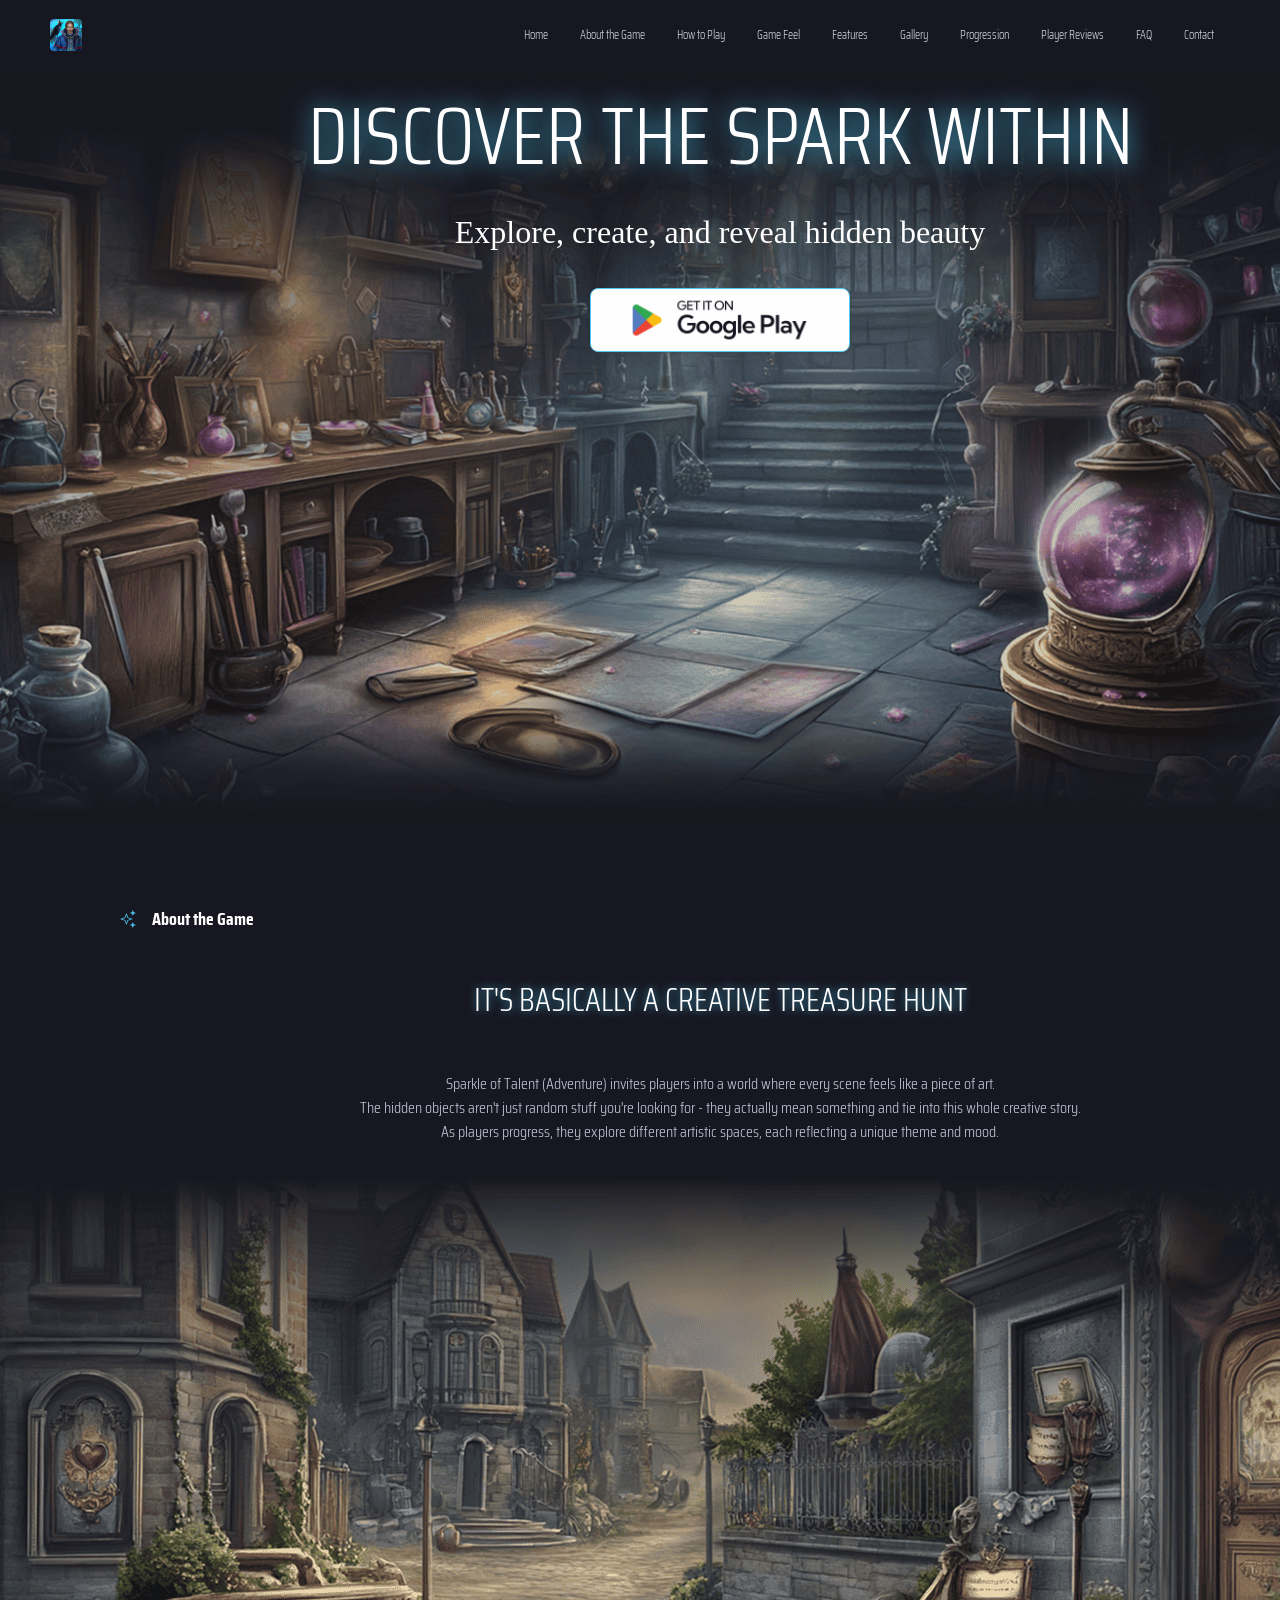
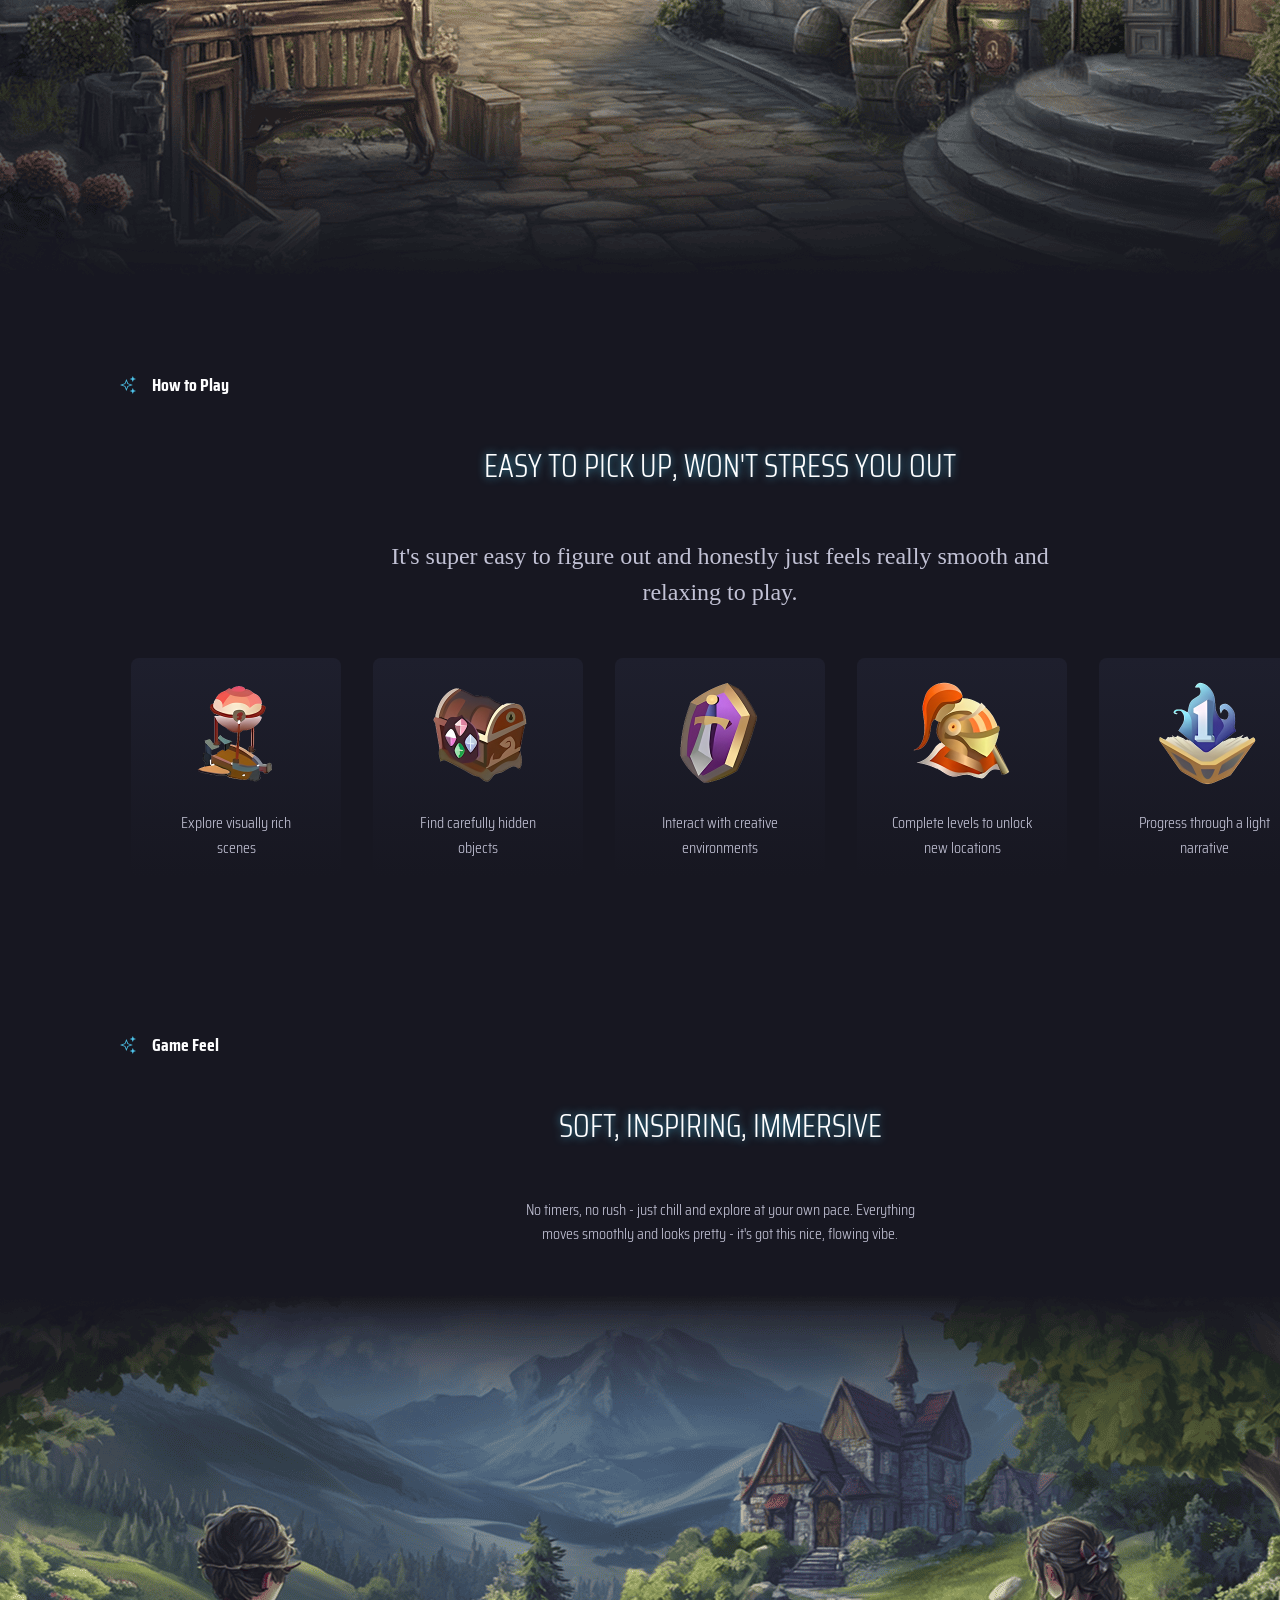
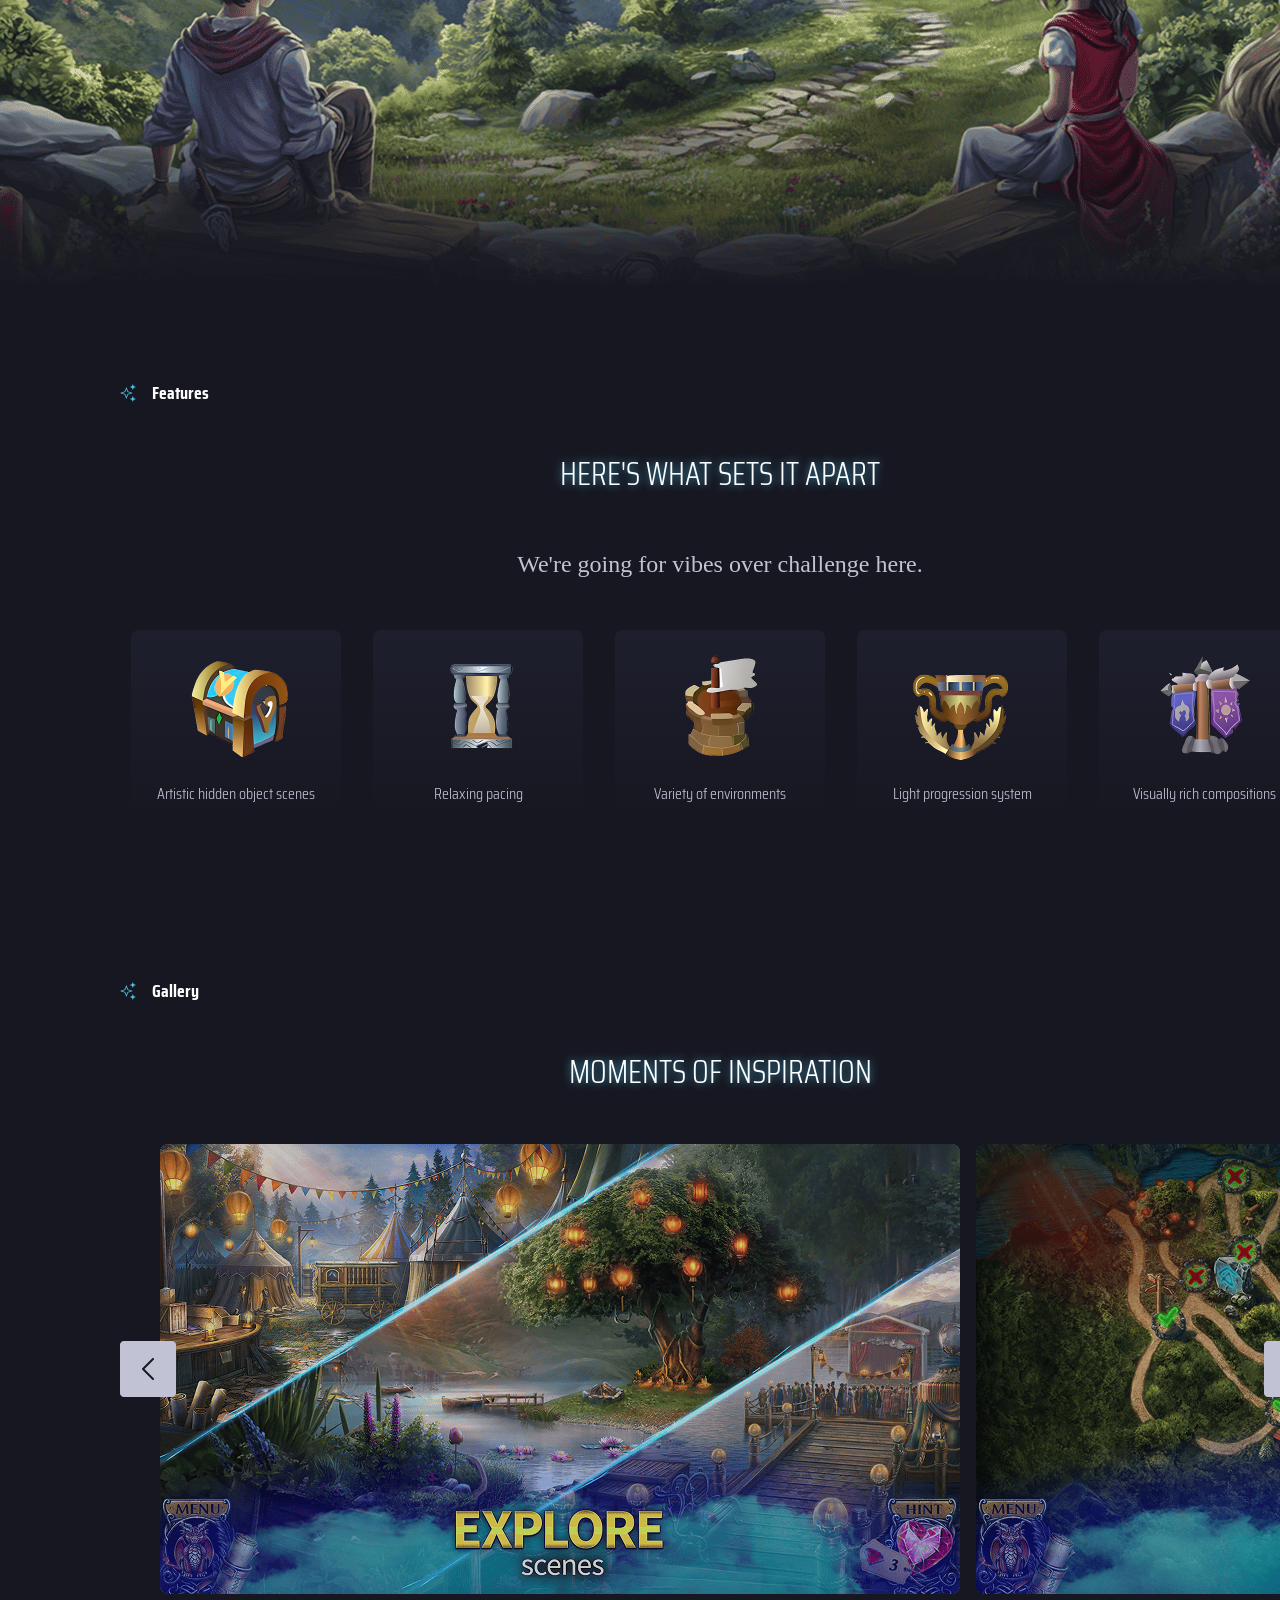
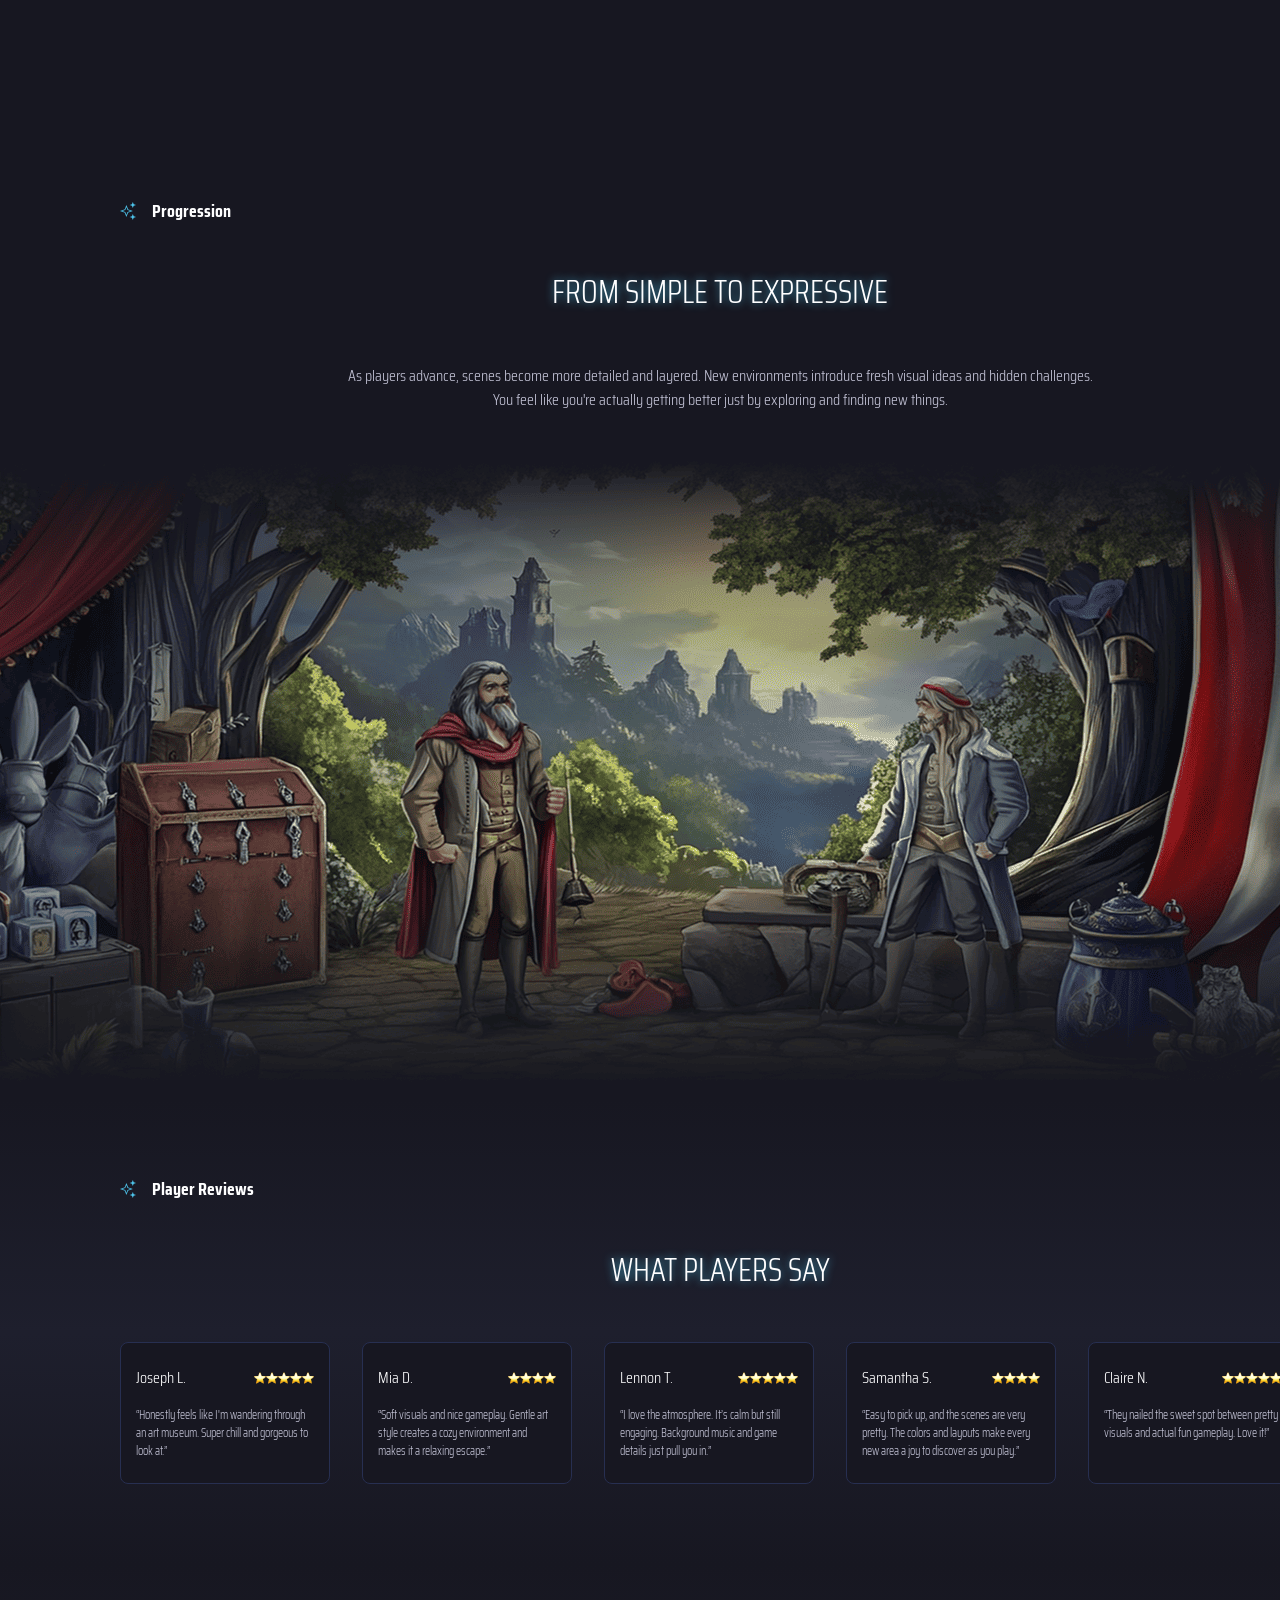
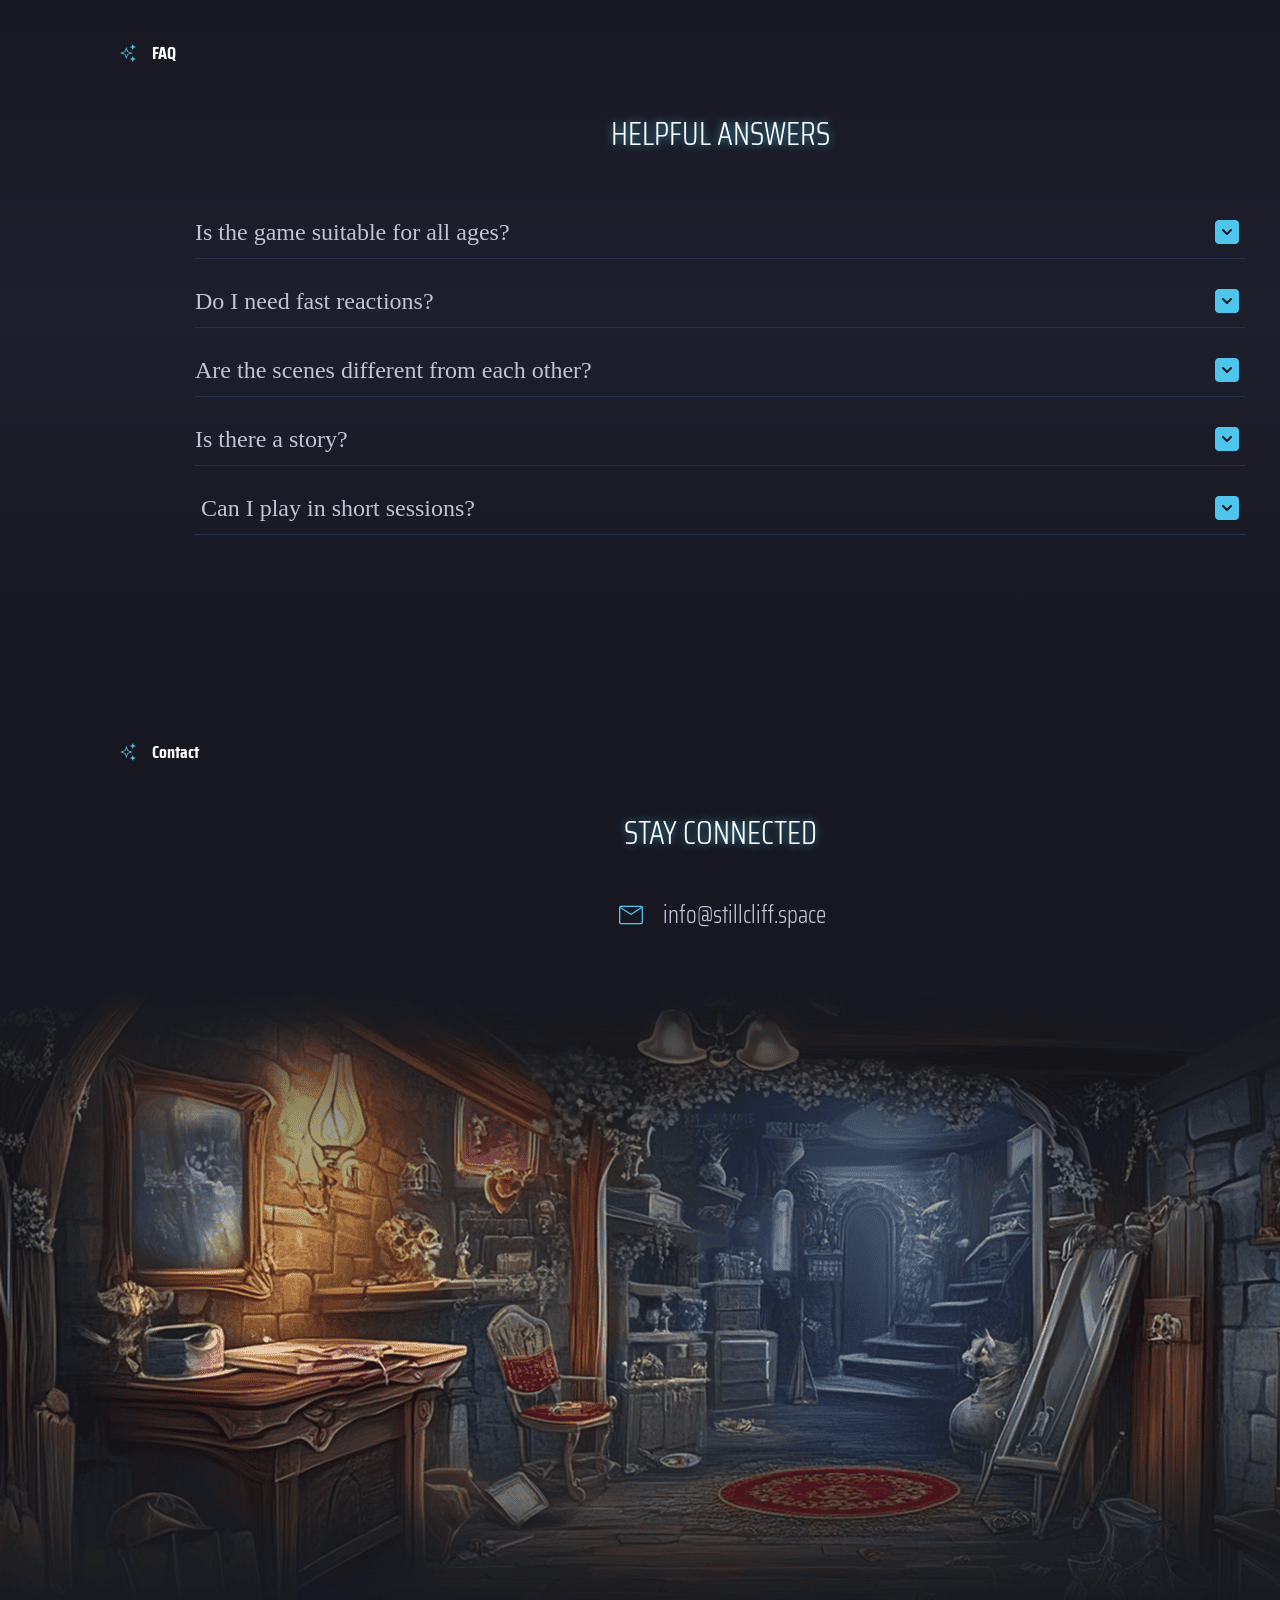
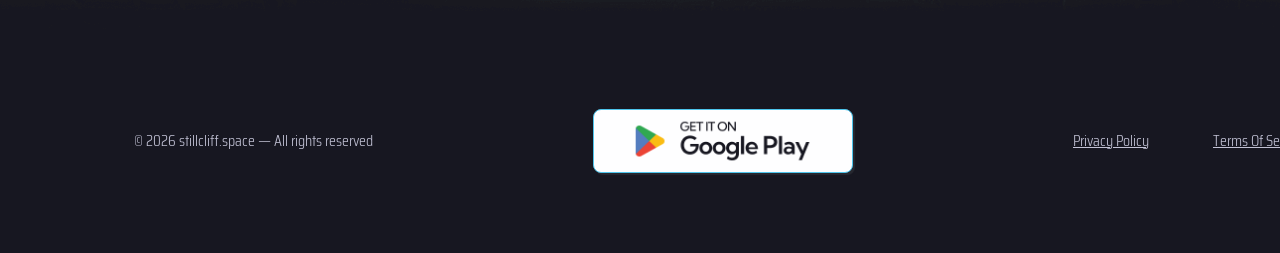
==== commit 7fd03a0b: "2" ====
--- a/index.html
+++ b/index.html
@@ -12,92 +12,92 @@
   </head>
 
   <body>
-    <header class="o-l-header">
-      <div class="o-l-header-background"></div>
-      <nav class="o-l-navigation">
-        <ul class="o-l-navigation-list">
-          <li class="o-l-navigation-item">
+    <header class="o-c-header">
+      <div class="o-c-header-background"></div>
+      <nav class="o-c-navigation">
+        <ul class="o-c-navigation-list">
+          <li class="o-c-navigation-item">
             <a href="/">
               <img
-                class="o-l-title-img o-l-navigation-img"
+                class="o-c-title-img o-c-navigation-img"
                 alt="logo"
                 src="img/fav_500.png"
                 style="width: 32px; border-radius: 4px"
               />
             </a>
           </li>
-          <li class="o-l-navigation-item">
-            <a href="/" class="o-l-navigation-link">Home</a>
-          </li>
-          <li class="o-l-navigation-item">
-            <a href="/#about" class="o-l-navigation-link">About the Game</a>
-          </li>
-          <li class="o-l-navigation-item">
-            <a href="/#why" class="o-l-navigation-link">How to Play</a>
-          </li>
-          <li class="o-l-navigation-item">
-            <a href="/#uniqueness" class="o-l-navigation-link"
-              >Game Experience</a
-            >
-          </li>
-
-          <li class="o-l-navigation-item">
-            <a href="/#how" class="o-l-navigation-link">Features</a>
-          </li>
-          <li class="o-l-navigation-item">
-            <a href="/#gallery" class="o-l-navigation-link">Gallery</a>
-          </li>
-          <li class="o-l-navigation-item">
-            <a href="/#reviews" class="o-l-navigation-link">Player Reviews</a>
-          </li>
-          <li class="o-l-navigation-item">
-            <a href="/#faq" class="o-l-navigation-link">FAQ</a>
-          </li>
-
-          <li class="o-l-navigation-item">
-            <a href="/#features" class="o-l-navigation-link">Contact</a>
+          <li class="o-c-navigation-item">
+            <a href="/" class="o-c-navigation-link">Home</a>
+          </li>
+          <li class="o-c-navigation-item">
+            <a href="/#about" class="o-c-navigation-link">About the Game</a>
+          </li>
+          <li class="o-c-navigation-item">
+            <a href="/#why" class="o-c-navigation-link">How to Play</a>
+          </li>
+          <li class="o-c-navigation-item">
+            <a href="/#uniqueness" class="o-c-navigation-link">Game Feel</a>
+          </li>
+
+          <li class="o-c-navigation-item">
+            <a href="/#how" class="o-c-navigation-link">Features</a>
+          </li>
+          <li class="o-c-navigation-item">
+            <a href="/#gallery" class="o-c-navigation-link">Gallery</a>
+          </li>
+          <li class="o-c-navigation-item">
+            <a href="/#progression" class="o-c-navigation-link">Progression</a>
+          </li>
+          <li class="o-c-navigation-item">
+            <a href="/#reviews" class="o-c-navigation-link">Player Reviews</a>
+          </li>
+          <li class="o-c-navigation-item">
+            <a href="/#faq" class="o-c-navigation-link">FAQ</a>
+          </li>
+
+          <li class="o-c-navigation-item">
+            <a href="/#features" class="o-c-navigation-link">Contact</a>
           </li>
         </ul>
 
-        <div class="o-l-header-button-wrapper">
-          <a href="/" class="o-l-policy-terms-header-icon-menu">
+        <div class="o-c-header-button-wrapper">
+          <a href="/" class="o-c-policy-terms-header-icon-menu">
             <img
               href="/"
-              class="o-l-title-img"
+              class="o-c-title-img"
               alt="logo"
               src="img/fav_500.png"
               style="width: 24px; border-radius: 4px"
             />
           </a>
 
-          <button type="button" class="o-l-header-icon-button" data-menu-button>
+          <button type="button" class="o-c-header-icon-button" data-menu-button>
             <svg
-              class="o-l-header-icon o-l-header-icon-menu"
+              class="o-c-header-icon o-c-header-icon-menu"
               width="24"
               height="24"
               viewBox="0 0 24 24"
               fill="none"
               xmlns="http://www.w3.org/2000/svg"
             >
-              <rect width="24" height="24" rx="2" fill="#ECCF4E" />
               <path
                 d="M5 7H19M5 17H19M5 12H19"
-                stroke="#171A21"
+                stroke="#4EC5EC"
                 stroke-linecap="round"
               />
             </svg>
+
             <svg
-              class="o-l-header-icon o-l-header-icon-close"
+              class="o-c-header-icon o-c-header-icon-close"
               width="24"
               height="24"
               viewBox="0 0 24 24"
               fill="none"
               xmlns="http://www.w3.org/2000/svg"
             >
-              <rect width="24" height="24" rx="2" fill="#ECCF4E" />
               <path
                 d="M6 6L11.75 11.75M11.75 11.75L6 17.5M11.75 11.75L17.5 17.5M11.75 11.75L17.5 6"
-                stroke="#171A21"
+                stroke="#4EC5EC"
                 stroke-linecap="round"
                 stroke-linejoin="round"
               />
@@ -108,280 +108,228 @@
     </header>
 
     <main>
-      <section class="o-l-home" id="home">
-        <div class="o-l-home-container">
-          <div class="o-l-home-container-top">
-            <h1 class="o-l-home-title">Secrets Lurk in the Shadows of Paris</h1>
-            <p class="o-l-home-text">
-              Uncover the mystery hidden beneath the city
+      <section class="o-c-home" id="home">
+        <div class="o-c-home-container">
+          <div class="o-c-home-container-top">
+            <h1 class="o-c-home-title">Discover the Spark Within</h1>
+            <p class="o-c-home-text">
+              Explore, create, and reveal hidden beauty
             </p>
             <a
-              class="o-l-home-link"
-              href="https://play.google.com/store/apps/details?id=com.ffsvideogames.dc6&hl=en&gl=us"
+              class="o-c-home-link"
+              href="https://play.google.com/store/apps/details?id=com.ffsvideogames.il8f2p&hl=en&gl=us"
               target="_blank"
             >
-              <img class="o-l-home-img" src="./img/1.png" alt="google play" />
+              <img class="o-c-home-img" src="./img/1.png" alt="google play" />
             </a>
           </div>
         </div>
       </section>
-      <section class="o-l-about" id="about">
-        <div class="o-l-about-container">
-          <div class="o-l-about-title">
-            <img class="o-l-about-title-img" src="/img/tower.png" alt="tower" />
+      <section class="o-c-about" id="about">
+        <div class="o-c-about-container">
+          <div class="o-c-about-title">
+            <img class="o-c-about-title-img" src="/img/tower.png" alt="tower" />
             <h2>About the Game</h2>
           </div>
-
-          <p class="o-l-about-text">
-            In Dark City: Paris, you'll find yourself in a version of the city
-            where everything feels a bit off, like something's not right.
-            Strange events begin to unfold across the city, and it’s up to the
-            player to investigate what’s really happening. As you explore and
-            solve puzzles, you'll start piecing together what's really going on
-            - and trust me, it's not what you'd expect.
+          <h3 class="o-c-about-title-two">
+            It's basically a creative treasure hunt
+          </h3>
+          <p class="o-c-about-text">
+            Sparkle of Talent (Adventure) invites players into a world where
+            every scene feels like a piece of art. <br />
+            The hidden objects aren't just random stuff you're looking for -
+            they actually mean something and tie into this whole creative story.
+            As players progress, they explore different artistic spaces, each
+            reflecting a unique theme and mood.
           </p>
         </div>
       </section>
-      <article class="o-l-why" id="why">
+      <article class="o-c-why" id="why">
         <span style="display: none"
-          >Generated: 2026-05-5, Hash: o-l-qk-o-l-39fd7x</span
+          >Generated: 2026-05-7, Hash: o-c-qk-o-c-39fd7x</span
         >
 
-        <div class="o-l-why-container">
-          <div class="o-l-about-title">
-            <img class="o-l-about-title-img" src="/img/tower.png" alt="tower" />
+        <div class="o-c-why-container">
+          <div class="o-c-about-title">
+            <img class="o-c-about-title-img" src="/img/tower.png" alt="tower" />
             <h2>How to Play</h2>
           </div>
-          <h3 class="o-l-about-title-two">Observe, search, solve</h3>
-          <p
-            class="o-l-about-text"
-            style="padding-left: 10px; padding-right: 10px"
-          >
-            You'll need to keep your eyes peeled and think things through to
-            crack this mystery.
+          <h3 class="o-c-about-title-two">
+            Easy to pick up, won't stress you out
+          </h3>
+          <p class="o-c-about-text o-c-about-text-two">
+            It's super easy to figure out and honestly just feels really smooth
+            and relaxing to play.
           </p>
-          <dl class="o-l-why-list">
-            <div class="o-l-why-item">
-              <dt class="o-l-why-text-bold">
-                <figure class="o-l-why-img">
-                  <img class="o-l-why-img" src="img/why/2 (1).png" />
+          <dl class="o-c-why-list">
+            <div class="o-c-why-item">
+              <dt class="o-c-why-text-bold">
+                <figure class="o-c-why-img">
+                  <img class="o-c-why-img" src="img/why/2 (1).png" />
                 </figure>
               </dt>
-              <dd class="o-l-why-text">
-                Explore detailed locations across Paris
+              <dd class="o-c-why-text">Explore visually rich scenes</dd>
+            </div>
+            <div class="o-c-why-item">
+              <dt class="o-c-why-text-bold">
+                <figure class="o-c-why-img">
+                  <img class="o-c-why-img" src="img/why/2 (2).png" />
+                </figure>
+              </dt>
+              <dd class="o-c-why-text">Find carefully hidden objects</dd>
+            </div>
+            <div class="o-c-why-item">
+              <dt class="o-c-why-text-bold">
+                <figure class="o-c-why-img">
+                  <img class="o-c-why-img" src="img/why/2 (3).png" />
+                </figure>
+              </dt>
+              <dd class="o-c-why-text">Interact with creative environments</dd>
+            </div>
+            <div class="o-c-why-item">
+              <dt class="o-c-why-text-bold">
+                <figure class="o-c-why-img">
+                  <img class="o-c-why-img" src="img/why/2 (4).png" />
+                </figure>
+              </dt>
+              <dd class="o-c-why-text">
+                Complete levels to unlock new locations
               </dd>
             </div>
-            <div class="o-l-why-item">
-              <dt class="o-l-why-text-bold">
-                <figure class="o-l-why-img">
-                  <img class="o-l-why-img" src="img/why/2 (2).png" />
+            <div class="o-c-why-item">
+              <dt class="o-c-why-text-bold">
+                <figure class="o-c-why-img">
+                  <img class="o-c-why-img" src="img/why/2 (5).png" />
                 </figure>
               </dt>
-              <dd class="o-l-why-text">
-                Search for hidden objects within scenes
-              </dd>
-            </div>
-            <div class="o-l-why-item">
-              <dt class="o-l-why-text-bold">
-                <figure class="o-l-why-img">
-                  <img class="o-l-why-img" src="img/why/2 (3).png" />
-                </figure>
-              </dt>
-              <dd class="o-l-why-text">Interact with clues and hidden items</dd>
-            </div>
-            <div class="o-l-why-item">
-              <dt class="o-l-why-text-bold">
-                <figure class="o-l-why-img">
-                  <img class="o-l-why-img" src="img/why/2 (4).png" />
-                </figure>
-              </dt>
-              <dd class="o-l-why-text">Solve puzzles to progress the story</dd>
-            </div>
-            <div class="o-l-why-item">
-              <dt class="o-l-why-text-bold">
-                <figure class="o-l-why-img">
-                  <img class="o-l-why-img" src="img/why/2 (5).png" />
-                </figure>
-              </dt>
-              <dd class="o-l-why-text">Unlock new areas and revelations</dd>
+              <dd class="o-c-why-text">Progress through a light narrative</dd>
             </div>
           </dl>
         </div>
       </article>
-      <section class="o-l-uniqueness" id="uniqueness">
-        <div class="o-l-uniqueness-container">
-          <div class="o-l-about-title">
-            <img class="o-l-about-title-img" src="/img/tower.png" alt="tower" />
-            <h2>Game Experience</h2>
-          </div>
-          <h3 class="o-l-about-title-two">It's all about the story</h3>
-          <p class="o-l-about-text o-l-uniqueness-text">
-            Each location feels like part of a larger narrative. Players don’t
-            just search for objects — they piece together a mystery. We didn't
-            want to rush you through it - there's so much creepy detail in these
-            Paris scenes that you'll want to take your time and really look
-            around.
+      <section class="o-c-uniqueness" id="uniqueness">
+        <div class="o-c-uniqueness-container">
+          <div class="o-c-about-title">
+            <img class="o-c-about-title-img" src="/img/tower.png" alt="tower" />
+            <h2>Game Feel</h2>
+          </div>
+          <h3 class="o-c-about-title-two">Soft, inspiring, immersive</h3>
+          <p class="o-c-about-text o-c-uniqueness-text">
+            No timers, no rush - just chill and explore at your own pace.
+            Everything moves smoothly and looks pretty - it's got this nice,
+            flowing vibe.
           </p>
         </div>
       </section>
 
-      <section class="o-l-how" id="how">
-        <div class="o-l-how-container">
-          <div class="o-l-about-title">
-            <img class="o-l-about-title-img" src="/img/tower.png" alt="tower" />
+      <section class="o-c-how" id="how">
+        <div class="o-c-how-container">
+          <div class="o-c-about-title">
+            <img class="o-c-about-title-img" src="/img/tower.png" alt="tower" />
             <h2>Features</h2>
           </div>
-          <h3 class="o-l-about-title-two">Designed for mystery lovers</h3>
+          <h3 class="o-c-about-title-two">Here's what sets it apart</h3>
           <p
-            class="o-l-about-text"
-            style="padding-left: 31px; padding-right: 31px"
+            class="o-c-about-text o-c-about-text-two"
+            style="padding-left: 25px; padding-right: 25px"
           >
-            We're going for that movie-like feel that keeps you hooked.
+            We're going for vibes over challenge here.
           </p>
 
-          <ul class="o-l-how-list">
-            <li class="o-l-how-item">
-              <img class="o-l-how-img" src="/img/how/3 (1).png" alt="image" />
-              <p class="o-l-how-text">Hidden object gameplay</p>
-            </li>
-            <li class="o-l-how-item">
-              <img class="o-l-how-img" src="/img/how/3 (2).png" alt="image" />
-              <p class="o-l-how-text">Story-driven progression</p>
-            </li>
-            <li class="o-l-how-item">
-              <img class="o-l-how-img" src="/img/how/3 (3).png" alt="image" />
-              <p class="o-l-how-text">Unique puzzle challenges</p>
-            </li>
-            <li class="o-l-how-item">
-              <img class="o-l-how-img" src="/img/how/3 (4).png" alt="image" />
-              <p class="o-l-how-text">Atmospheric environments</p>
-            </li>
-            <li class="o-l-how-item">
-              <img class="o-l-how-img" src="/img/how/3 (5).png" alt="image" />
-              <p class="o-l-how-text">Story reveals as you progress</p>
+          <ul class="o-c-how-list">
+            <li class="o-c-how-item">
+              <img class="o-c-how-img" src="/img/how/3 (1).png" alt="image" />
+              <p class="o-c-how-text">Artistic hidden object scenes</p>
+            </li>
+            <li class="o-c-how-item">
+              <img class="o-c-how-img" src="/img/how/3 (2).png" alt="image" />
+              <p class="o-c-how-text">Relaxing pacing</p>
+            </li>
+            <li class="o-c-how-item">
+              <img class="o-c-how-img" src="/img/how/3 (3).png" alt="image" />
+              <p class="o-c-how-text">Variety of environments</p>
+            </li>
+            <li class="o-c-how-item">
+              <img class="o-c-how-img" src="/img/how/3 (4).png" alt="image" />
+              <p class="o-c-how-text">Light progression system</p>
+            </li>
+            <li class="o-c-how-item">
+              <img class="o-c-how-img" src="/img/how/3 (5).png" alt="image" />
+              <p class="o-c-how-text">Visually rich compositions</p>
             </li>
           </ul>
         </div>
       </section>
-      <section class="o-l-gallery" id="gallery">
-        <div class="o-l-gallery-container">
-          <div class="o-l-about-title">
-            <img class="o-l-about-title-img" src="/img/tower.png" alt="tower" />
+      <section class="o-c-gallery" id="gallery">
+        <div class="o-c-gallery-container">
+          <div class="o-c-about-title">
+            <img class="o-c-about-title-img" src="/img/tower.png" alt="tower" />
             <h2>Gallery</h2>
           </div>
-          <h3 class="o-l-about-title-two">Scenes from the investigation</h3>
-
-          <ul class="o-l-gallery-list">
-            <li class="o-l-gallery-item">
-              <img
-                class="o-l-gallery-image"
+          <h3 class="o-c-about-title-two">Moments of inspiration</h3>
+
+          <ul class="o-c-gallery-list">
+            <li class="o-c-gallery-item">
+              <img
+                class="o-c-gallery-image"
                 src="./img/gallery/gal1.png"
                 alt="gallery image"
               />
             </li>
-            <li class="o-l-gallery-item">
-              <img
-                class="o-l-gallery-image"
+            <li class="o-c-gallery-item">
+              <img
+                class="o-c-gallery-image"
                 src="./img/gallery/gal2.png"
                 alt="gallery image"
               />
             </li>
-            <li class="o-l-gallery-item">
-              <img
-                class="o-l-gallery-image"
+            <li class="o-c-gallery-item">
+              <img
+                class="o-c-gallery-image"
                 src="./img/gallery/gal3.png"
                 alt="gallery image"
               />
             </li>
-            <li class="o-l-gallery-item">
-              <img
-                class="o-l-gallery-image"
+            <li class="o-c-gallery-item">
+              <img
+                class="o-c-gallery-image"
                 src="./img/gallery/gal4.png"
                 alt="gallery image"
               />
             </li>
-            <li class="o-l-gallery-item">
-              <img
-                class="o-l-gallery-image"
+            <li class="o-c-gallery-item">
+              <img
+                class="o-c-gallery-image"
                 src="./img/gallery/gal5.png"
                 alt="gallery image"
               />
             </li>
-            <li class="o-l-gallery-item">
-              <img
-                class="o-l-gallery-image"
+            <li class="o-c-gallery-item">
+              <img
+                class="o-c-gallery-image"
                 src="./img/gallery/gal6.png"
                 alt="gallery image"
               />
             </li>
-            <li class="o-l-gallery-item">
-              <img
-                class="o-l-gallery-image"
+            <li class="o-c-gallery-item">
+              <img
+                class="o-c-gallery-image"
                 src="./img/gallery/gal7.png"
                 alt="gallery image"
               />
             </li>
-            <li class="o-l-gallery-item">
-              <img
-                class="o-l-gallery-image"
-                src="./img/gallery/gal8.png"
-                alt="gallery image"
-              />
-            </li>
-            <li class="o-l-gallery-item">
-              <img
-                class="o-l-gallery-image"
-                src="./img/gallery/gal9.png"
-                alt="gallery image"
-              />
-            </li>
-            <li class="o-l-gallery-item">
-              <img
-                class="o-l-gallery-image"
-                src="./img/gallery/gal10.png"
-                alt="gallery image"
-              />
-            </li>
-            <li class="o-l-gallery-item">
-              <img
-                class="o-l-gallery-image"
-                src="./img/gallery/gal11.png"
-                alt="gallery image"
-              />
-            </li>
-            <li class="o-l-gallery-item">
-              <img
-                class="o-l-gallery-image"
-                src="./img/gallery/gal12.png"
-                alt="gallery image"
-              />
-            </li>
-            <li class="o-l-gallery-item">
-              <img
-                class="o-l-gallery-image"
-                src="./img/gallery/gal13.png"
-                alt="gallery image"
-              />
-            </li>
-            <li class="o-l-gallery-item">
-              <img
-                class="o-l-gallery-image"
-                src="./img/gallery/gal14.png"
-                alt="gallery image"
-              />
-            </li>
           </ul>
-          <div class="o-l-gallery-button-container">
-            <button class="o-l-gallery-button o-l-gallery-list-left">
-              <img
-                class="o-l-gallery-button-icon"
+          <div class="o-c-gallery-button-container">
+            <button class="o-c-gallery-button o-c-gallery-list-left">
+              <img
+                class="o-c-gallery-button-icon"
                 src="img/gallery/arrow_left.png"
                 alt="left button"
               />
             </button>
-            <button class="o-l-gallery-button o-l-gallery-list-right">
-              <img
-                class="o-l-gallery-button-icon"
+            <button class="o-c-gallery-button o-c-gallery-list-right">
+              <img
+                class="o-c-gallery-button-icon"
                 src="img/gallery/arrow_right.png"
                 alt="right button"
               />
@@ -389,181 +337,190 @@
           </div>
         </div>
       </section>
-      <section class="o-l-reviews" id="reviews">
-        <div class="o-l-reviews-container">
-          <div class="o-l-about-title">
-            <img class="o-l-about-title-img" src="/img/tower.png" alt="tower" />
+      <section class="o-c-progression" id="progression">
+        <div class="o-c-progression-container">
+          <div class="o-c-about-title">
+            <img class="o-c-about-title-img" src="/img/tower.png" alt="tower" />
+            <h2>Progression</h2>
+          </div>
+          <h3 class="o-c-about-title-two">From simple to expressive</h3>
+          <p class="o-c-about-text o-c-progression-text">
+            As players advance, scenes become more detailed and layered. New
+            environments introduce fresh visual ideas and hidden challenges. You
+            feel like you're actually getting better just by exploring and
+            finding new things.
+          </p>
+        </div>
+      </section>
+      <section class="o-c-reviews" id="reviews">
+        <div class="o-c-reviews-container">
+          <div class="o-c-about-title">
+            <img class="o-c-about-title-img" src="/img/tower.png" alt="tower" />
             <h2>Player Reviews</h2>
           </div>
-          <h3 class="o-l-about-title-two">What players say</h3>
-
-          <ul class="o-l-reviews-list">
-            <li class="o-l-reviews-item">
-              <div class="o-l-reviews-item-top">
-                <p class="o-l-reviews-text-bold">Andrew P.</p>
+          <h3 class="o-c-about-title-two">What players say</h3>
+
+          <ul class="o-c-reviews-list">
+            <li class="o-c-reviews-item">
+              <div class="o-c-reviews-item-top">
+                <p class="o-c-reviews-text-bold">Joseph L.</p>
                 <img
-                  class="o-l-reviews-img"
+                  class="o-c-reviews-img"
                   src="/img/stars (1).png"
                   alt="image"
                 />
               </div>
-              <p class="o-l-reviews-text">
-                “I love the atmosphere in this game. Every scene feels like part
-                of a movie, and the puzzles are just challenging enough to keep
-                me hooked.”
+              <p class="o-c-reviews-text">
+                “Honestly feels like I'm wandering through an art museum. Super
+                chill and gorgeous to look at.”
               </p>
             </li>
-            <li class="o-l-reviews-item">
-              <div class="o-l-reviews-item-top">
-                <p class="o-l-reviews-text-bold">Claire D.</p>
+            <li class="o-c-reviews-item">
+              <div class="o-c-reviews-item-top">
+                <p class="o-c-reviews-text-bold">Mia D.</p>
                 <img
-                  class="o-l-reviews-img"
+                  class="o-c-reviews-img"
                   src="/img/stars (2).png"
                   alt="image"
                 />
               </div>
-              <p class="o-l-reviews-text">
-                “Beautiful visuals and an interesting story. Some hidden object
-                scenes are tricky, but that’s part of the fun.”
+              <p class="o-c-reviews-text">
+                “Soft visuals and nice gameplay. Gentle art style creates a cozy
+                environment and makes it a relaxing escape.”
               </p>
             </li>
-            <li class="o-l-reviews-item">
-              <div class="o-l-reviews-item-top">
-                <p class="o-l-reviews-text-bold">Olivia T.</p>
+            <li class="o-c-reviews-item">
+              <div class="o-c-reviews-item-top">
+                <p class="o-c-reviews-text-bold">Lennon T.</p>
                 <img
-                  class="o-l-reviews-img"
+                  class="o-c-reviews-img"
                   src="/img/stars (1).png"
                   alt="image"
                 />
               </div>
-              <p class="o-l-reviews-text">
-                “Gets you totally sucked in! I love poking around each area and
-                hunting down every little clue I can find. Absolutely love it! ”
+              <p class="o-c-reviews-text">
+                “I love the atmosphere. It’s calm but still engaging. Background
+                music and game details just pull you in.”
               </p>
             </li>
-            <li class="o-l-reviews-item">
-              <div class="o-l-reviews-item-top">
-                <p class="o-l-reviews-text-bold">Peter S.</p>
+            <li class="o-c-reviews-item">
+              <div class="o-c-reviews-item-top">
+                <p class="o-c-reviews-text-bold">Samantha S.</p>
                 <img
-                  class="o-l-reviews-img"
+                  class="o-c-reviews-img"
                   src="/img/stars (2).png"
                   alt="image"
                 />
               </div>
-              <p class="o-l-reviews-text">
-                “Great mix of puzzles and storytelling. It keeps me engaged
-                without feeling overwhelming.”
+              <p class="o-c-reviews-text">
+                “Easy to pick up, and the scenes are very pretty. The colors and
+                layouts make every new area a joy to discover as you play.”
               </p>
             </li>
-            <li class="o-l-reviews-item">
-              <div class="o-l-reviews-item-top">
-                <p class="o-l-reviews-text-bold">Luna N.</p>
+            <li class="o-c-reviews-item">
+              <div class="o-c-reviews-item-top">
+                <p class="o-c-reviews-text-bold">Claire N.</p>
                 <img
-                  class="o-l-reviews-img"
+                  class="o-c-reviews-img"
                   src="/img/stars (1).png"
                   alt="image"
                 />
               </div>
-              <p class="o-l-reviews-text">
-                “If you're into mysteries, this is your jam. The whole dark
-                Paris thing is incredible - really nails that spooky vibe. Feels
-                like I’m actually there.”
+              <p class="o-c-reviews-text">
+                “They nailed the sweet spot between pretty visuals and actual
+                fun gameplay. Love it!”
               </p>
             </li>
           </ul>
         </div>
       </section>
-      <section class="o-l-faq" id="faq">
-        <div class="o-l-faq-container">
-          <div class="o-l-about-title">
-            <img class="o-l-about-title-img" src="/img/tower.png" alt="tower" />
+      <section class="o-c-faq" id="faq">
+        <div class="o-c-faq-container">
+          <div class="o-c-about-title">
+            <img class="o-c-about-title-img" src="/img/tower.png" alt="tower" />
             <h2>FAQ</h2>
           </div>
-          <h3 class="o-l-about-title-two">Common questions</h3>
-          <ul class="o-l-faq-list">
-            <li class="o-l-faq-item">
-              <div class="o-l-faq-question" onclick="toggleAnswer(this)">
-                <span>Is the game story-driven?</span>
-                <button class="o-l-toggle-button">
+          <h3 class="o-c-about-title-two">Helpful answers</h3>
+          <ul class="o-c-faq-list">
+            <li class="o-c-faq-item">
+              <div class="o-c-faq-question" onclick="toggleAnswer(this)">
+                <span>Is the game suitable for all ages?</span>
+                <button class="o-c-toggle-button">
                   <img src="/img/down.png" alt="Toggle" />
                 </button>
               </div>
-              <div class="o-l-faq-answer">
-                Yes. The mystery unfolds as you progress.
-              </div>
-            </li>
-            <li class="o-l-faq-item">
-              <div class="o-l-faq-question" onclick="toggleAnswer(this)">
-                <span>Are the puzzles difficult?</span>
-                <button class="o-l-toggle-button">
+              <div class="o-c-faq-answer">
+                Yes. It’s designed to be accessible and relaxing.
+              </div>
+            </li>
+            <li class="o-c-faq-item">
+              <div class="o-c-faq-question" onclick="toggleAnswer(this)">
+                <span>Do I need fast reactions?</span>
+                <button class="o-c-toggle-button">
                   <img src="/img/down.png" alt="Toggle" />
                 </button>
               </div>
-              <div class="o-l-faq-answer">
-                They range from easy to moderately challenging.
-              </div>
-            </li>
-            <li class="o-l-faq-item">
-              <div class="o-l-faq-question" onclick="toggleAnswer(this)">
-                <span>Do I need to find every object to continue?</span>
-                <button class="o-l-toggle-button">
+              <div class="o-c-faq-answer">
+                No. The gameplay is calm and not time-based.
+              </div>
+            </li>
+            <li class="o-c-faq-item">
+              <div class="o-c-faq-question" onclick="toggleAnswer(this)">
+                <span>Are the scenes different from each other?</span>
+                <button class="o-c-toggle-button">
                   <img src="/img/down.png" alt="Toggle" />
                 </button>
               </div>
-              <div class="o-l-faq-answer">
-                Yes. Hidden object scenes are key to progression.
-              </div>
-            </li>
-            <li class="o-l-faq-item">
-              <div class="o-l-faq-question" onclick="toggleAnswer(this)">
-                <span>Is it suitable for casual players?</span>
-                <button class="o-l-toggle-button">
+              <div class="o-c-faq-answer">
+                Yes. Each location has a unique artistic theme.
+              </div>
+            </li>
+            <li class="o-c-faq-item">
+              <div class="o-c-faq-question" onclick="toggleAnswer(this)">
+                <span>Is there a story?</span>
+                <button class="o-c-toggle-button">
                   <img src="/img/down.png" alt="Toggle" />
                 </button>
               </div>
-              <div class="o-l-faq-answer">
-                Yes. The pace allows relaxed gameplay.
-              </div>
-            </li>
-            <li class="o-l-faq-item">
-              <div class="o-l-faq-question" onclick="toggleAnswer(this)">
-                <span>Does the game require attention to detail?</span>
-                <button class="o-l-toggle-button">
+              <div class="o-c-faq-answer">
+                There is a light narrative that connects progression.
+              </div>
+            </li>
+            <li class="o-c-faq-item">
+              <div class="o-c-faq-question" onclick="toggleAnswer(this)">
+                <span> Can I play in short sessions?</span>
+                <button class="o-c-toggle-button">
                   <img src="/img/down.png" alt="Toggle" />
                 </button>
               </div>
-              <div class="o-l-faq-answer">
-                Yes. Observing small elements is essential.
+              <div class="o-c-faq-answer">
+                Yes. Levels are designed for flexible playtime.
               </div>
             </li>
           </ul>
         </div>
       </section>
 
-      <section class="o-l-features" id="features">
-        <div class="o-l-features-container">
-          <div class="o-l-about-title">
-            <img class="o-l-about-title-img" src="/img/tower.png" alt="tower" />
+      <section class="o-c-features" id="features">
+        <div class="o-c-features-container">
+          <div class="o-c-about-title">
+            <img class="o-c-about-title-img" src="/img/tower.png" alt="tower" />
             <h2>Contact</h2>
           </div>
-          <h3 class="o-l-about-title-two">Stay connected</h3>
-
-          <div class="o-l-features-item">
-            <img
-              class="o-l-features-img"
-              src="/img/akar-icons_envelope.png"
-              alt="image"
-            />
-            <a class="o-l-features-text" href="mailto:info@calmtrail.pro"
-              ><span class="o-l-features-text">info@calmtrail.pro</span></a
+          <h3 class="o-c-about-title-two">Stay connected</h3>
+
+          <div class="o-c-features-item">
+            <img class="o-c-features-img" src="/img/2.png" alt="image" />
+            <a class="o-c-features-text" href="mailto:info@stillcliff.space"
+              ><span class="o-c-features-text">info@stillcliff.space</span></a
             >
           </div>
         </div>
       </section>
     </main>
-    <footer class="o-l-footer" style="margin: auto; background: #171721">
-      <div class="o-l-footer-container">
-        <p class="o-l-footer-copyright o-l-footer-copyright-two">
+    <footer class="o-c-footer" style="margin: auto; background: #171721">
+      <div class="o-c-footer-container">
+        <p class="o-c-footer-copyright o-c-footer-copyright-two">
           © 2026 stillcliff.space — All rights reserved
         </p>
         <a
@@ -571,23 +528,23 @@
           href="https://play.google.com/store/apps/details?id=com.ffsvideogames.il8f2p&hl=en&gl=us"
         >
           <img
-            class="o-l-home-img o-l-footer-img"
+            class="o-c-home-img o-c-footer-img"
             src="/img/1.png"
             alt="button"
           />
         </a>
 
-        <div class="o-l-footer-wrapper">
-          <a class="o-l-footer-text" href="/policy.html">Privacy Policy</a>
-          <a class="o-l-footer-text" href="/terms.html">Terms Of Service </a>
-        </div>
-        <p class="o-l-footer-copyright o-l-footer-copyright-one">
+        <div class="o-c-footer-wrapper">
+          <a class="o-c-footer-text" href="/policy.html">Privacy Policy</a>
+          <a class="o-c-footer-text" href="/terms.html">Terms Of Service </a>
+        </div>
+        <p class="o-c-footer-copyright o-c-footer-copyright-one">
           © 2026 stillcliff.space — All rights reserved
         </p>
       </div>
     </footer>
     <script src="js/mobile-menu.js"></script>
-    <script src="js/jquery-loc-o-l-0.js"></script>
+    <script src="js/jquery-loc-o-c-0.js"></script>
     <script type="text/javascript" src="slick/slick.min.js"></script>
     <script src="js/slick.js"></script>
   </body>
--- a/css/main.css
+++ b/css/main.css
@@ -61,17 +61,17 @@
   scale: 120%;
 }
 
-.o-l-header.is-open .o-l-header-background {
+.o-c-header.is-open .o-c-header-background {
   left: 0;
 }
-.o-l-header-button-wrapper {
+.o-c-header-button-wrapper {
   margin-left: auto;
 }
-.o-l-header-icon {
+.o-c-header-icon {
   display: none;
 }
 
-.o-l-header-icon-button {
+.o-c-header-icon-button {
   display: -webkit-box;
   display: -ms-flexbox;
   display: flex;
@@ -79,22 +79,22 @@
   border: none;
   border-radius: 50%;
 }
-.o-l-navigation-list.is-open {
+.o-c-navigation-list.is-open {
   right: 0;
 }
-.o-l-header-icon-menu {
+.o-c-header-icon-menu {
   display: block;
 }
 
-.o-l-header-icon-button.is-open .o-l-header-icon-menu {
+.o-c-header-icon-button.is-open .o-c-header-icon-menu {
   display: none;
 }
 
-.o-l-header-icon-button.is-open .o-l-header-icon-close {
+.o-c-header-icon-button.is-open .o-c-header-icon-close {
   display: block;
 }
 
-.o-l-header {
+.o-c-header {
   position: fixed;
   width: 100%;
   z-index: 5;
@@ -102,10 +102,10 @@
   background: transparent;
   display: flex;
   height: 48px;
-  background: #171a21;
-}
-
-.o-l-header-background {
+  background: #171721;
+}
+
+.o-c-header-background {
   position: absolute;
   top: 0;
   right: 0;
@@ -113,31 +113,31 @@
   left: 100%;
   z-index: -1;
   transition: left 0.3s ease;
-  background: #171a21;
-}
-.o-l-header.is-open .o-l-header-background {
+  background: #171721;
+}
+.o-c-header.is-open .o-c-header-background {
   left: 0;
 }
-.o-l-header-button-wrapper {
+.o-c-header-button-wrapper {
   margin-right: auto;
   display: flex;
   align-items: center;
   justify-content: space-between;
 }
 
-.o-l-header-icon-menu {
+.o-c-header-icon-menu {
   display: block;
 }
 
-.o-l-header-icon-button.is-open .o-l-header-icon-menu {
+.o-c-header-icon-button.is-open .o-c-header-icon-menu {
   display: none;
 }
 
-.o-l-header-icon-button.is-open .o-l-header-icon-close {
+.o-c-header-icon-button.is-open .o-c-header-icon-close {
   display: block;
 }
 
-.o-l-navigation {
+.o-c-navigation {
   display: -ms-flexbox;
   -webkit-box-orient: vertical;
   -webkit-box-direction: normal;
@@ -153,7 +153,7 @@
   position: relative;
 }
 
-.o-l-navigation-list {
+.o-c-navigation-list {
   display: flex;
   flex-direction: column;
   align-items: center;
@@ -167,17 +167,17 @@
   padding: 56px 32px;
 
   gap: 24px;
-  background: #171a21;
-}
-
-.o-l-navigation-list.is-open {
+  background: #171721;
+}
+
+.o-c-navigation-list.is-open {
   right: 0;
 }
 
-.o-l-navigation-link {
+.o-c-navigation-link {
   transition: all 0.3s ease-in-out;
   text-decoration: none;
-  background: #171a21;
+
   color: #cbd2d7;
   border-bottom: 1px solid transparent;
   width: 311px;
@@ -185,32 +185,32 @@
   padding-bottom: 8px;
   display: block;
   text-align: center;
-  font-family: Alegreya Sans;
-  font-weight: 400;
-  font-style: Regular;
+  font-family: Saira Condensed;
+  font-weight: 300;
+  font-style: Light;
   font-size: 16px;
   leading-trim: NONE;
   line-height: 100%;
   letter-spacing: 0%;
 }
 
-.o-l-navigation-link:hover,
-.o-l-navigatioт-link:focus {
-  border-bottom: 1px solid #eccf4e;
-}
-
-.o-l-header.is-open {
+.o-c-navigation-link:hover,
+.o-c-navigatioт-link:focus {
+  border-bottom: 1px solid #4ec5ec;
+}
+
+.o-c-header.is-open {
   background-color: transparent;
 }
 
-.o-l-navigation-img {
+.o-c-navigation-img {
   display: none;
 }
-.o-l-header-terms {
+.o-c-header-terms {
   background-color: transparent;
   padding-top: 12px;
 }
-.o-l-header-terms-img {
+.o-c-header-terms-img {
   display: flex;
   align-items: center;
   gap: 8px;
@@ -226,19 +226,19 @@
   color: #c2c2d5;
   text-decoration: none;
 }
-@media screen and (min-width: 1201px) {
-  .o-l-navigation-img {
+@media screen and (min-width: 1202px) {
+  .o-c-navigation-img {
     display: block;
-    margin-right: 440px;
-  }
-
-  .o-l-policy-terms-header-icon-menu {
+    margin-right: 426px;
+  }
+
+  .o-c-policy-terms-header-icon-menu {
     display: none;
   }
-  .o-l-header-button-wrapper {
+  .o-c-header-button-wrapper {
     display: none;
   }
-  .o-l-header {
+  .o-c-header {
     width: 100%;
     height: 70px;
     padding: 0;
@@ -248,10 +248,10 @@
     z-index: 1000;
   }
 
-  .o-l-header-icon-button {
+  .o-c-header-icon-button {
     display: none;
   }
-  .o-l-navigation {
+  .o-c-navigation {
     display: flex;
     flex-direction: row;
     flex: 1;
@@ -261,7 +261,7 @@
     margin: auto;
   }
 
-  .o-l-navigation-list {
+  .o-c-navigation-list {
     background-color: transparent;
     flex-direction: row;
     display: flex;
@@ -279,29 +279,30 @@
     padding: 0;
   }
 
-  .o-l-navigation-link {
+  .o-c-navigation-link {
     width: fit-content;
-    font-family: Alegreya Sans;
-    font-weight: 400;
-    font-style: Regular;
+    font-family: Saira Condensed;
+    font-weight: 300;
+    font-style: Light;
     font-size: 12px;
     leading-trim: NONE;
     line-height: 100%;
     letter-spacing: 0%;
+
     text-wrap: nowrap;
     padding: 8px 16px;
   }
 
-  .o-l-navigation-item-desk {
+  .o-c-navigation-item-desk {
     display: none;
   }
-  .o-l-header-terms {
+  .o-c-header-terms {
     background-color: transparent;
     padding-top: 56px;
   }
 }
 
-.o-l-home {
+.o-c-home {
   width: 375px;
   height: 811px;
   background-repeat: no-repeat;
@@ -310,222 +311,274 @@
   background-image: url("/img/1.\ Home\ mob.png");
   margin: auto;
 }
-.o-l-home-container {
-  width: 375px;
-
-  padding: 96px 26px 0px;
-  margin: auto;
-}
-
-.o-l-home-title {
-  font-family: Alegreya SC;
+.o-c-home-container {
+  width: 375px;
+
+  padding: 96px 16px 0px;
+  margin: auto;
+}
+
+.o-c-home-title {
+  font-family: Saira Condensed;
+  font-weight: 300;
+  font-style: Light;
+  font-size: 60px;
+  leading-trim: NONE;
+  line-height: 120%;
+  letter-spacing: 0%;
+  text-align: center;
+  text-transform: uppercase;
+  color: #fefeff;
+  text-shadow: 0px 0px 24px #4ec5ec;
+}
+
+.o-c-home-text {
+  font-family: Saira Condensed;
   font-weight: 400;
   font-style: Regular;
-  font-size: 40px;
-  leading-trim: NONE;
-  line-height: 130%;
-  letter-spacing: 0%;
-  text-align: center;
-  text-transform: uppercase;
-}
-
-.o-l-home-text {
-  font-family: Alegreya SC;
-  font-weight: 400;
-  font-style: Regular;
-  font-size: 24px;
-  leading-trim: NONE;
-  line-height: 150%;
-  letter-spacing: 0%;
-  text-align: center;
-  padding: 48px 0 311px;
-}
-.o-l-home-img {
+  font-size: 32px;
+  leading-trim: NONE;
+  line-height: 150%;
+  letter-spacing: 0%;
+  text-align: center;
+  color: #fefeff;
+  padding: 48px 0 315px;
+}
+.o-c-home-img {
   transition: all 0.3s ease-in-out;
-  box-shadow: 2px 2px 1px 0px #40434966;
-  border: 1px solid #273a51;
-  background: #fefeff;
   width: 260px;
   height: 64px;
   border-radius: 8px;
-  border-width: 1px;
-  margin: auto;
-}
-
-.o-l-home-img:hover {
+  margin: auto;
+  border: 1px solid #4ec5ec;
+  box-shadow: 2px 2px 1px 0px #40434966;
+  background: #fefeff;
+}
+
+.o-c-home-img:hover {
   transform: scale(1.1);
-  background: linear-gradient(180deg, #fefeff 0%, #cbd2d7 100%);
-}
-
-@media screen and (min-width: 1201px) {
-  .o-l-home {
+  box-shadow: 0px 0px 18px 3px #4ec5eccc;
+}
+
+@media screen and (min-width: 1202px) {
+  .o-c-home {
     width: auto;
-    height: 848px;
+    height: 830px;
     background-image: url("/img/1.\ HOME.png");
   }
-  .o-l-home-container {
-    width: 1440px;
-
-    padding: 128px 0px 0px;
-  }
-
-  .o-l-home-title {
-    font-family: Alegreya SC;
-    font-weight: 400;
-    font-style: Regular;
-    font-size: 48px;
+  .o-c-home-container {
+    width: 1440px;
+
+    padding: 96px 0px 0px;
+  }
+
+  .o-c-home-title {
+    font-family: Saira Condensed;
+    font-weight: 300;
+    font-style: Light;
+    font-size: 80px;
     leading-trim: NONE;
-    line-height: 140%;
+    line-height: 100%;
     letter-spacing: 0%;
     text-align: center;
     text-transform: uppercase;
   }
 
-  .o-l-home-text {
-    font-family: Alegreya SC;
+  .o-c-home-text {
+    font-family: Saira Condensed;
     font-weight: 400;
     font-style: Regular;
-    font-size: 24px;
+    font-size: 32px;
     leading-trim: NONE;
     line-height: 150%;
     letter-spacing: 0%;
     text-align: center;
-    padding: 48px 0;
-  }
-}
-
-.o-l-about-container {
+
+    padding: 32px 0;
+  }
+}
+.o-c-about {
+  background-repeat: no-repeat;
+  background-size: cover;
+  background-position: center;
+  background-image: url("/img/2\ About\ the\ Game\ mob.png");
+  height: 758px;
+  width: 375px;
+  margin: auto;
+}
+.o-c-progression {
+  background-repeat: no-repeat;
+  background-size: cover;
+  background-position: center;
+  background-image: url("/img/7\ Progression\ mob.png");
+  height: 642px;
+  width: 375px;
+  margin: auto;
+}
+.o-c-about-container {
   width: 375px;
   padding: 64px 16px;
   margin: auto;
 }
-.o-l-about-title {
-  font-family: Alegreya Sans;
-  font-weight: 400;
-  font-style: Regular;
+.o-c-progression-container {
+  width: 375px;
+  padding: 64px 16px;
+  margin: auto;
+}
+.o-c-about-title {
+  font-family: Saira Condensed;
+  font-weight: 300;
+  font-style: Light;
   font-size: 12px;
   leading-trim: NONE;
   line-height: 150%;
   letter-spacing: 0%;
   text-align: center;
+
   color: #fefeff;
   display: flex;
   align-items: center;
   gap: 16px;
   margin-left: 4px;
 }
-.o-l-about-title-img {
-  width: 13px;
+.o-c-about-title-img {
+  width: 16px;
   height: 18px;
 }
-
-.o-l-about-text {
-  font-family: Alegreya Sans;
-  font-weight: 400;
-  font-style: Regular;
+.o-c-about-title-two {
+  font-family: Saira Condensed;
+  font-weight: 300;
+  font-style: Light;
+  font-size: 32px;
+  leading-trim: NONE;
+  line-height: 150%;
+  letter-spacing: 0%;
+  text-align: center;
+  text-transform: uppercase;
+  color: #fefeff;
+  padding-top: 64px;
+  text-shadow: 0px 0px 8px #4ec5eccc;
+}
+.o-c-about-text {
+  font-family: Saira Condensed;
+  font-weight: 300;
+  font-style: Light;
   font-size: 16px;
   leading-trim: NONE;
   line-height: 150%;
   letter-spacing: 0%;
   text-align: center;
-  padding-top: 48px;
-}
-
-@media screen and (min-width: 1201px) {
-  .o-l-about-container {
+  color: #c2c2d5;
+  padding-top: 40px;
+  margin: auto;
+}
+
+@media screen and (min-width: 1202px) {
+  .o-c-about {
+    background-image: url("/img/2\ About\ the\ Game.png");
+    height: 1066px;
+    width: auto;
+    margin: auto;
+  }
+
+  .o-c-about-container {
     width: 1440px;
     padding: 80px 120px;
   }
-  .o-l-about-text {
-    width: 790px;
-    margin: auto;
-  }
-  .o-l-about-title {
+  .o-c-progression {
+    background-image: url("/img/7\ Progression.png");
+    height: 978px;
+    width: auto;
+    margin: auto;
+  }
+
+  .o-c-progression-container {
+    width: 1440px;
+    padding: 80px 120px;
+  }
+  .o-c-about-title-two {
+    padding-top: 48px;
+  }
+  .o-c-about-text {
+    width: 736px;
+    margin: auto;
+    padding-top: 48px;
+  }
+  .o-c-progression-text {
+    width: 756px;
+  }
+  .o-c-about-title {
     margin: 0;
   }
 }
-.o-l-why {
-  margin: auto;
-  width: 375px;
-  height: 1016px;
-  background-repeat: no-repeat;
-  background-size: cover;
-  background-position: center;
-  background-image: url("/img/why/3\ How\ to\ play\ mob.png");
-}
-
-.o-l-why-container {
+
+.o-c-why-container {
   width: 375px;
   margin: auto;
   padding: 64px 16px;
 }
-.o-l-about-title-two {
-  font-family: Alegreya SC;
-  font-weight: 400;
-  font-style: Regular;
-  font-size: 32px;
-  leading-trim: NONE;
-  line-height: 150%;
-  letter-spacing: 0%;
-  text-align: center;
-  text-transform: uppercase;
-  padding-top: 64px;
-}
-.o-l-why-list {
-  padding-top: 48px;
+.o-c-about-text-two {
+  font-family: Saira Condensed;
+  font-weight: 275;
+  font-style: ExtraLight;
+  font-size: 24px;
+  leading-trim: NONE;
+  line-height: 150%;
+  letter-spacing: 0%;
+  text-align: center;
+}
+.o-c-why-list {
+  padding-top: 32px;
   display: flex;
   flex-direction: column;
   gap: 16px;
 }
-.o-l-why-item {
+.o-c-why-item {
   display: flex;
   justify-content: center;
+  background: linear-gradient(180deg, #1e1f2d 0%, #171721 100%);
   width: 343px;
-  height: 64px;
+  height: 152px;
   gap: 16px;
   border-radius: 8px;
   padding-top: 16px;
+  padding-right: 32px;
   padding-bottom: 16px;
-  font-family: Alegreya Sans;
-  font-weight: 400;
-  font-style: Regular;
+  padding-left: 32px;
+  font-family: Saira Condensed;
+  font-weight: 300;
+  font-style: Light;
   font-size: 16px;
   leading-trim: NONE;
-  line-height: 150%;
-  letter-spacing: 0%;
-  text-align: center;
-
-  background: linear-gradient(180deg, #1e222d 0%, #171a21 100%);
-}
-.o-l-why-img {
-  width: 32px;
-}
-
-@media screen and (min-width: 1201px) {
-  .o-l-why {
-    width: auto;
-    height: 918px;
-    background-image: url("/img/why/3\ How\ to\ Play.png");
-  }
-  .o-l-why-container {
+
+  text-align: center;
+  align-items: center;
+}
+.o-c-why-img {
+  width: 120px;
+}
+
+@media screen and (min-width: 1202px) {
+  .o-c-why-container {
     width: 1440px;
     padding: 80px 120px;
   }
-  .o-l-about-title-two {
+
+  .o-c-why-list {
     padding-top: 48px;
-  }
-  .o-l-why-list {
-    padding-top: 72px;
     display: flex;
     flex-direction: row;
+    justify-content: center;
     gap: 32px;
   }
-  .o-l-why-item {
+  .o-c-why-item {
     width: 210px;
-    height: 128px;
+    height: 218px;
     flex-direction: column;
+
     gap: 16px;
-    align-items: center;
+    background: linear-gradient(180deg, #1e1f2d 0%, #171721 100%);
+
     border-radius: 8px;
     padding-top: 16px;
     padding-right: 32px;
@@ -534,242 +587,231 @@
   }
 }
 
-.o-l-uniqueness {
-  margin: auto;
-  width: 375px;
-  height: 694px;
+.o-c-uniqueness {
+  margin: auto;
+  width: 375px;
+  height: 516px;
   background-repeat: no-repeat;
   background-size: cover;
   background-position: center;
-  background-image: url("/img/4\ Game\ Experience\ mob.png");
-}
-.o-l-uniqueness-container {
+  background-image: url("/img/4\ Game\ Feel\ mob.png");
+}
+.o-c-uniqueness-container {
   margin: auto;
   width: 375px;
   padding: 64px 16px 0;
 }
-
-@media screen and (min-width: 1201px) {
-  .o-l-uniqueness {
+.o-c-uniqueness-text {
+  width: 273px;
+}
+
+@media screen and (min-width: 1202px) {
+  .o-c-uniqueness {
     width: auto;
-    height: 978px;
-    background-image: url("/img/4\ Game\ Experience.png");
-  }
-  .o-l-uniqueness-container {
+    height: 948px;
+    background-image: url("/img/4\ Game\ Feel.png");
+  }
+  .o-c-uniqueness-container {
     margin: auto;
     width: 1440px;
     padding: 80px 120px;
   }
-  .o-l-uniqueness-text {
-    width: 896px;
-  }
-}
-
-.o-l-how-container {
+  .o-c-uniqueness-text {
+    width: 400px;
+  }
+}
+
+.o-c-how-container {
   margin: auto;
   width: 375px;
   padding: 64px 16px;
 }
-.o-l-how-list {
+.o-c-how-list {
   padding: 48px 21px 0px;
   display: flex;
   flex-direction: column;
   gap: 16px;
 }
 
-.o-l-how-item {
-  display: flex;
-  flex-direction: column;
-  width: 293px;
-  height: 289px;
+.o-c-how-item {
+  display: flex;
+  width: 343px;
+  height: 152px;
   gap: 16px;
+
   border-radius: 8px;
-  padding-top: 32px;
-  padding-right: 16px;
-  padding-bottom: 32px;
-  padding-left: 16px;
-
-  background: linear-gradient(180deg, #1e222d 0%, #171a21 100%);
-}
-
-.o-l-how-text {
-  font-family: Alegreya Sans;
-  font-weight: 400;
-  font-style: Regular;
+  padding: 16px;
+  align-items: center;
+  background: linear-gradient(180deg, #1e1f2d 0%, #171721 100%);
+}
+
+.o-c-how-text {
+  font-family: Saira Condensed;
+  font-weight: 300;
+  font-style: Light;
   font-size: 16px;
   leading-trim: NONE;
   line-height: 150%;
   letter-spacing: 0%;
   text-align: center;
 }
-.o-l-how-img {
-  width: 260px;
-  height: 185px;
-}
-@media screen and (min-width: 1201px) {
-  .o-l-how-container {
+.o-c-how-img {
+  width: 120px;
+}
+@media screen and (min-width: 1202px) {
+  .o-c-how-container {
     margin: auto;
     width: 1440px;
     padding: 80px 120px;
   }
-  .o-l-how-list {
+  .o-c-how-list {
     padding: 48px 11px 0px;
     display: flex;
     flex-direction: row;
     gap: 32px;
   }
 
-  .o-l-how-item {
+  .o-c-how-item {
     width: 210px;
-    height: 231px;
+    flex-direction: column;
+    height: 192px;
     gap: 16px;
     border-radius: 8px;
-    padding-top: 32px;
-    padding-right: 16px;
-    padding-bottom: 32px;
-    padding-left: 16px;
-  }
-  .o-l-how-img {
-    width: 178px;
-    height: 127px;
-  }
-}
-
-.o-l-reviews {
-  margin: auto;
-  width: 375px;
-  height: 728px;
-  background-repeat: no-repeat;
-  background-size: cover;
-  background-position: center;
-  background-image: url("/img/7\ Player\ Reviews\ mob.png");
-}
-.o-l-reviews-container {
-  margin: auto;
-  padding: 64px 16px 0;
-  width: 375px;
-}
-.o-l-reviews-list {
-  padding-top: 64px;
-  margin: auto;
-}
-
-.o-l-reviews-item {
+    padding: 16px;
+  }
+}
+
+.o-c-reviews {
+  margin: auto;
+  background: linear-gradient(180deg, #171721 0%, #1e1f2d 50%, #171721 100%);
+}
+.o-c-reviews-container {
+  margin: auto;
+  padding: 64px 16px;
+  width: 375px;
+}
+.o-c-reviews-list {
+  padding-top: 48px;
+  margin: auto;
+}
+
+.o-c-reviews-item {
   margin: 0 8px;
-  background: #171a21;
-  border: 1px solid #273a51;
+  background: #171721;
   width: 210px;
-  height: 160px;
-  gap: 16px;
+  height: 142px;
   border-radius: 8px;
-  border-width: 1px;
-  padding-top: 24px;
-  padding-right: 16px;
-  padding-bottom: 24px;
-  padding-left: 16px;
-}
-
-.o-l-reviews-item-top {
+  padding: 23px 15px;
+
+  border: 1px solid #272f51;
+}
+
+.o-c-reviews-item-top {
   display: flex;
   justify-content: space-between;
   align-items: center;
 }
-.o-l-reviews-img {
+.o-c-reviews-img {
   height: 12px;
 }
-.o-l-reviews-text-bold {
-  font-family: Alegreya Sans;
-  font-weight: 400;
-  font-style: Regular;
+.o-c-reviews-text-bold {
+  font-family: Saira Condensed;
+  font-weight: 300;
+  font-style: Light;
   font-size: 16px;
   leading-trim: NONE;
   line-height: 150%;
   letter-spacing: 0%;
-}
-
-.o-l-reviews-text {
-  font-family: Alegreya Sans;
-  font-weight: 400;
-  font-style: Regular;
+  color: #fefeff;
+}
+
+.o-c-reviews-text {
+  font-family: Saira Condensed;
+  font-weight: 300;
+  font-style: Light;
   font-size: 12px;
   leading-trim: NONE;
   line-height: 150%;
   letter-spacing: 0%;
+  color: #c2c2d5;
   padding-top: 16px;
 }
 
-@media screen and (min-width: 1201px) {
-  .o-l-reviews {
+@media screen and (min-width: 1202px) {
+  .o-c-reviews {
     width: auto;
-    height: 1086px;
-    background-image: url("/img/7\ Player\ Reviews.png");
-  }
-  .o-l-reviews-container {
+    background: linear-gradient(180deg, #171721 0%, #1e1f2d 50%, #171721 100%);
+  }
+  .o-c-reviews-container {
     margin: auto;
     padding: 80px 120px;
     width: 1440px;
   }
-  .o-l-reviews-list {
+  .o-c-reviews-list {
     padding-top: 48px;
     margin: auto;
   }
 
-  .o-l-reviews-item {
+  .o-c-reviews-item {
     margin: 0 16px;
   }
 }
-
-.o-l-faq-container {
+.o-c-faq {
+  background: linear-gradient(180deg, #171721 0%, #1e1f2d 50%, #171721 100%);
+}
+.o-c-faq-container {
   padding: 64px 16px;
   width: 375px;
   margin: auto;
 }
-.o-l-faq-list {
+.o-c-faq-list {
   padding-top: 48px;
   display: flex;
   flex-direction: column;
   gap: 16px;
 }
 
-.o-l-faq-item {
+.o-c-faq-item {
   padding: 8px 4px 0;
 }
 
-.o-l-faq-question {
+.o-c-faq-question {
   display: flex;
   justify-content: space-between;
   align-items: center;
   padding-bottom: 8px;
-  border-bottom: 1px solid #273a51;
-  font-family: Alegreya Sans;
-  font-weight: 400;
-  font-style: Regular;
+  font-family: Saira Condensed;
+  font-weight: 275;
+  font-style: ExtraLight;
   font-size: 24px;
   leading-trim: NONE;
   line-height: 150%;
   letter-spacing: 0%;
-}
-
-.o-l-faq-answer {
-  font-family: Alegreya Sans;
-  font-weight: 400;
-  font-style: Regular;
+  color: #c2c2d5;
+  border-bottom: 1px solid #272f51;
+}
+
+.o-c-faq-answer {
+  font-family: Saira Condensed;
+  font-weight: 300;
+  font-style: Light;
   font-size: 16px;
   leading-trim: NONE;
   line-height: 150%;
   letter-spacing: 0%;
-}
-.o-l-toggle-button {
+  color: #fefeff;
+}
+.o-c-toggle-button {
   background: none;
   border: none;
   cursor: pointer;
 }
 
-.o-l-toggle-button img {
+.o-c-toggle-button img {
   transition: transform 0.3s ease;
   width: 24px;
 }
-.o-l-faq-answer {
+.o-c-faq-answer {
   max-height: 0;
   overflow: hidden;
   transition:
@@ -778,48 +820,43 @@
   opacity: 0;
 }
 
-.o-l-faq-answer.open {
+.o-c-faq-answer.open {
   max-height: 200px;
   opacity: 1;
   padding-top: 16px;
 }
 
-.o-l-toggle-button img.rotated {
+.o-c-toggle-button img.rotated {
   transform: rotate(180deg);
 }
-@media screen and (min-width: 1201px) {
-  .o-l-faq-container {
+@media screen and (min-width: 1202px) {
+  .o-c-faq-container {
     padding: 80px 120px;
     width: 1440px;
     margin: auto;
   }
-  .o-l-faq-list {
+  .o-c-faq-list {
     padding: 48px 71px;
   }
 
-  .o-l-faq-item {
+  .o-c-faq-item {
     padding: 8px 4px 0;
   }
 
-  .o-l-faq-question {
-    display: flex;
-    justify-content: space-between;
-    align-items: center;
-    padding-bottom: 8px;
-    border-bottom: 1px solid #273a51;
-    font-family: Alegreya Sans;
-    font-weight: 400;
-    font-style: Regular;
+  .o-c-faq-question {
+    font-family: Saira Condensed;
+    font-weight: 275;
+    font-style: ExtraLight;
     font-size: 24px;
     leading-trim: NONE;
     line-height: 150%;
     letter-spacing: 0%;
   }
 
-  .o-l-faq-answer {
-    font-family: Alegreya Sans;
-    font-weight: 400;
-    font-style: Regular;
+  .o-c-faq-answer {
+    font-family: Saira Condensed;
+    font-weight: 300;
+    font-style: Light;
     font-size: 16px;
     leading-trim: NONE;
     line-height: 150%;
@@ -827,141 +864,148 @@
   }
 }
 
-.o-l-gallery-container {
+.o-c-gallery-container {
   width: 375px;
   margin: auto;
   padding: 64px 16px;
 }
-.o-l-gallery-list {
+.o-c-gallery-list {
   width: auto;
   padding-top: 48px;
   margin: auto;
 }
 
-.o-l-gallery-item {
-  width: 303px;
+.o-c-gallery-item {
+  width: 300px;
+  height: 255px;
+
+  border-radius: 8px;
+
   overflow: hidden;
   position: relative;
-  margin: 0 10px;
-}
-
-.o-l-gallery-image {
+  margin: 0 6px;
+}
+
+.o-c-gallery-image {
   width: 100%;
   height: 100%;
   object-fit: cover;
   object-position: center;
 }
-.o-l-gallery-button-container {
+.o-c-gallery-button-container {
   display: none;
 }
-@media screen and (min-width: 1201px) {
-  .o-l-gallery-button-container {
+@media screen and (min-width: 1202px) {
+  .o-c-gallery-button-container {
     display: flex;
     align-items: center;
     justify-content: center;
     gap: 32px;
   }
 
-  .o-l-gallery-button {
+  .o-c-gallery-button {
     background-color: transparent;
     border: none;
     padding: 0;
     -webkit-transition: scale 0.3s ease;
     transition: scale 0.3s ease;
   }
-  .o-l-gallery-button-icon {
+  .o-c-gallery-button-icon {
     width: 56px;
     height: 56px;
   }
-  .o-l-gallery-button:hover {
+  .o-c-gallery-button:hover {
     scale: 120%;
   }
 
-  .o-l-gallery-container {
+  .o-c-gallery-container {
     width: 1440px;
     margin: auto;
     padding: 80px 120px;
     position: relative;
   }
-  .o-l-gallery-list {
+  .o-c-gallery-list {
     width: auto;
-    padding: 48px 20px;
-    margin: auto;
-  }
-  .o-l-gallery-item {
-    width: 560px;
+    padding: 48px 40px;
+    margin: auto;
+  }
+  .o-c-gallery-item {
+    width: 800px;
+    height: 450px;
+    border-radius: 8px;
 
     margin: 0 8px;
   }
-  .o-l-gallery-list-left {
+  .o-c-gallery-list-left {
     position: absolute;
-    top: 373px;
+    top: 439px;
     left: 120px;
   }
-  .o-l-gallery-list-right {
+  .o-c-gallery-list-right {
     position: absolute;
-    top: 373px;
+    top: 439px;
 
     right: 120px;
   }
 }
 
-.o-l-features {
-  margin: auto;
-  width: 375px;
-  height: 469px;
-  background-image: url("/img/9\ contact\ mob.png");
+.o-c-features {
+  margin: auto;
+  width: 375px;
+  height: 582px;
+  background-image: url("/img/10\ contact\ mob.png");
   background-repeat: no-repeat;
   background-size: cover;
-  background-position: bottom;
-}
-.o-l-features-container {
+  background-position: calc();
+}
+.o-c-features-container {
   width: 375px;
   margin: auto;
   padding: 64px 16px;
 }
 
-.o-l-features-item {
+.o-c-features-item {
   display: flex;
   align-items: center;
   justify-content: center;
-  gap: 32px;
-  padding-top: 48px;
+  gap: 16px;
+  padding-top: 40px;
 
   text-decoration: none;
 }
 
-.o-l-features-img {
-  width: 24px;
-}
-
-.o-l-features-text {
-  font-family: Alegreya Sans;
-  font-weight: 400;
-  font-style: Regular;
+.o-c-features-img {
+  width: 32px;
+}
+
+.o-c-features-text {
+  font-family: Saira Condensed;
+  font-weight: 300;
+  font-style: Light;
   font-size: 24px;
   leading-trim: NONE;
   line-height: 150%;
   letter-spacing: 0%;
   text-align: center;
-  color: #cbd2d7;
+
+  color: #c2c2d5;
   text-decoration: none;
 }
 
-@media screen and (min-width: 1201px) {
-  .o-l-features {
+@media screen and (min-width: 1202px) {
+  .o-c-features {
     width: auto;
-    height: 1028px;
-    background-image: url("/img/9\ Contact.png");
-  }
-  .o-l-features-container {
+    height: 966px;
+    background-image: url("/img/10\ Contact.png");
+  }
+  .o-c-features-container {
     width: 1440px;
     margin: auto;
     padding: 80px 120px;
   }
 }
 
-.o-l-policy-terms-container {
+.o-c-policy-terms-container {
   padding: 104px 16px 48px;
   width: 375px;
   margin: auto;
@@ -975,7 +1019,7 @@
   color: #c2c2d5;
 }
 
-.o-l-policy-terms-container h1 {
+.o-c-policy-terms-container h1 {
   font-family: Saira Condensed;
   font-weight: 300;
   font-style: Light;
@@ -988,7 +1032,7 @@
   text-align: center;
   margin-bottom: 48px;
 }
-.o-l-policy-terms-container h3 {
+.o-c-policy-terms-container h3 {
   font-family: Alegreya Sans;
   font-weight: 400;
   font-style: Regular;
@@ -999,7 +1043,7 @@
   text-transform: uppercase;
   margin: 16px 0;
 }
-.o-l-policy-terms-container h2 {
+.o-c-policy-terms-container h2 {
   font-family: Saira Condensed;
   font-weight: 300;
   font-style: Light;
@@ -1011,13 +1055,13 @@
 
   margin: 16px 0;
 }
-.o-l-policy-terms-container ul {
+.o-c-policy-terms-container ul {
   list-style-type: disc;
   margin-left: 20px;
   margin-bottom:;
 }
 
-.o-l-policy-terms-container a {
+.o-c-policy-terms-container a {
   color: #c2c2d5;
   font-family: Saira Condensed;
   font-weight: 300;
@@ -1032,12 +1076,12 @@
   text-decoration-thickness: 0%;
   text-decoration-skip-ink: auto;
 }
-@media screen and (min-width: 1201px) {
-  .o-l-policy-terms-container {
+@media screen and (min-width: 1202px) {
+  .o-c-policy-terms-container {
     padding: 128px 223px 64px;
     width: 1440px;
   }
-  .o-l-policy-terms-container h1 {
+  .o-c-policy-terms-container h1 {
     font-family: Saira Condensed;
     font-weight: 300;
     font-style: Light;
@@ -1049,7 +1093,7 @@
   }
 }
 
-.o-l-footer-container {
+.o-c-footer-container {
   width: 375px;
   padding: 64px 0 58px;
   margin: auto;
@@ -1061,7 +1105,7 @@
   color: #c2c2d5;
 }
 
-.o-l-footer-wrapper {
+.o-c-footer-wrapper {
   display: flex;
   flex-direction: row;
   align-items: center;
@@ -1080,12 +1124,12 @@
   text-decoration-skip-ink: auto;
 }
 
-.o-l-footer-text {
+.o-c-footer-text {
   text-decoration: none;
   color: inherit;
 }
 
-.o-l-footer-copyright {
+.o-c-footer-copyright {
   font-family: Saira Condensed;
   font-weight: 300;
   font-style: Light;
@@ -1095,14 +1139,14 @@
   letter-spacing: 0%;
   text-align: center;
 }
-.o-l-footer-copyright-two {
+.o-c-footer-copyright-two {
   display: none;
 }
-.o-l-footer-img {
+.o-c-footer-img {
   width: 260px;
 }
-@media screen and (min-width: 1201px) {
-  .o-l-footer-container {
+@media screen and (min-width: 1202px) {
+  .o-c-footer-container {
     width: 1440px;
     padding: 80px 120px;
     display: flex;
@@ -1111,14 +1155,14 @@
     gap: 220px;
   }
 
-  .o-l-footer-wrapper {
+  .o-c-footer-wrapper {
     gap: 64px;
   }
 
-  .o-l-footer-copyright-two {
+  .o-c-footer-copyright-two {
     display: block;
   }
-  .o-l-footer-copyright-one {
+  .o-c-footer-copyright-one {
     display: none;
   }
 }
